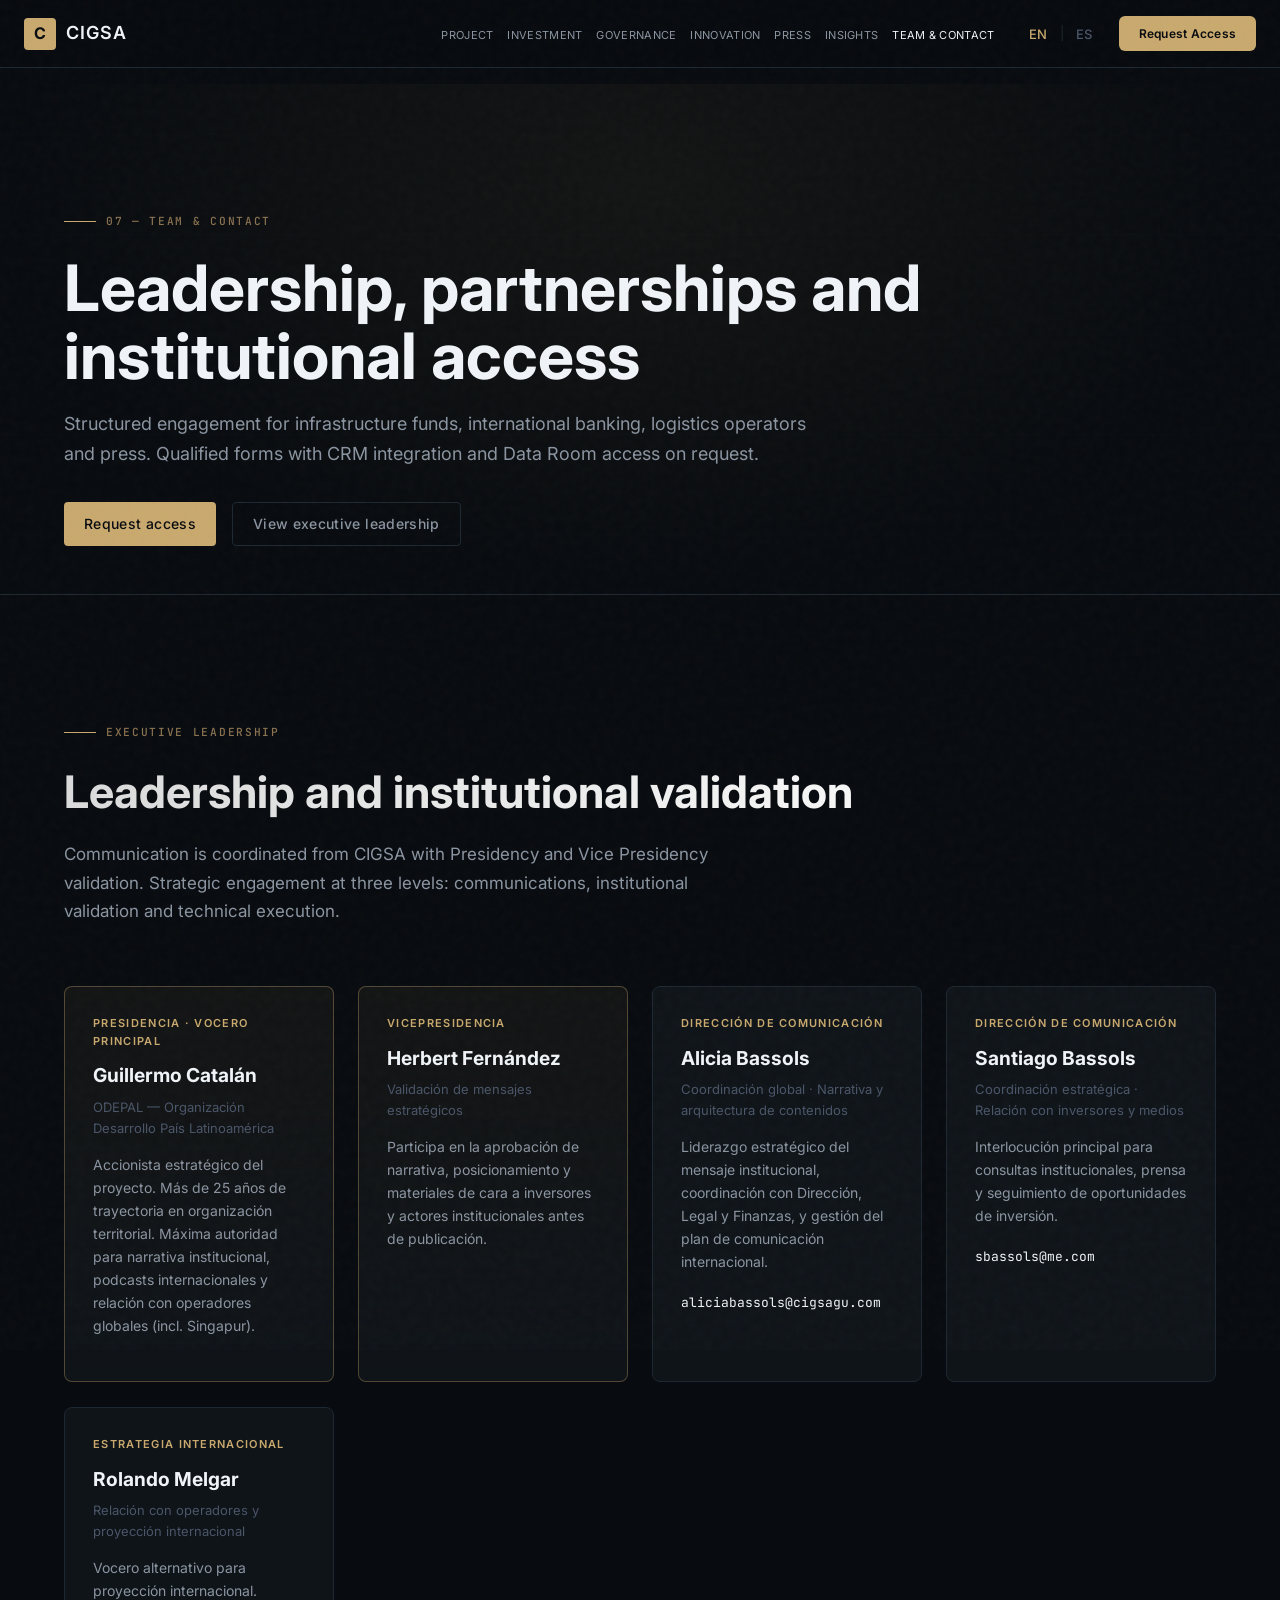
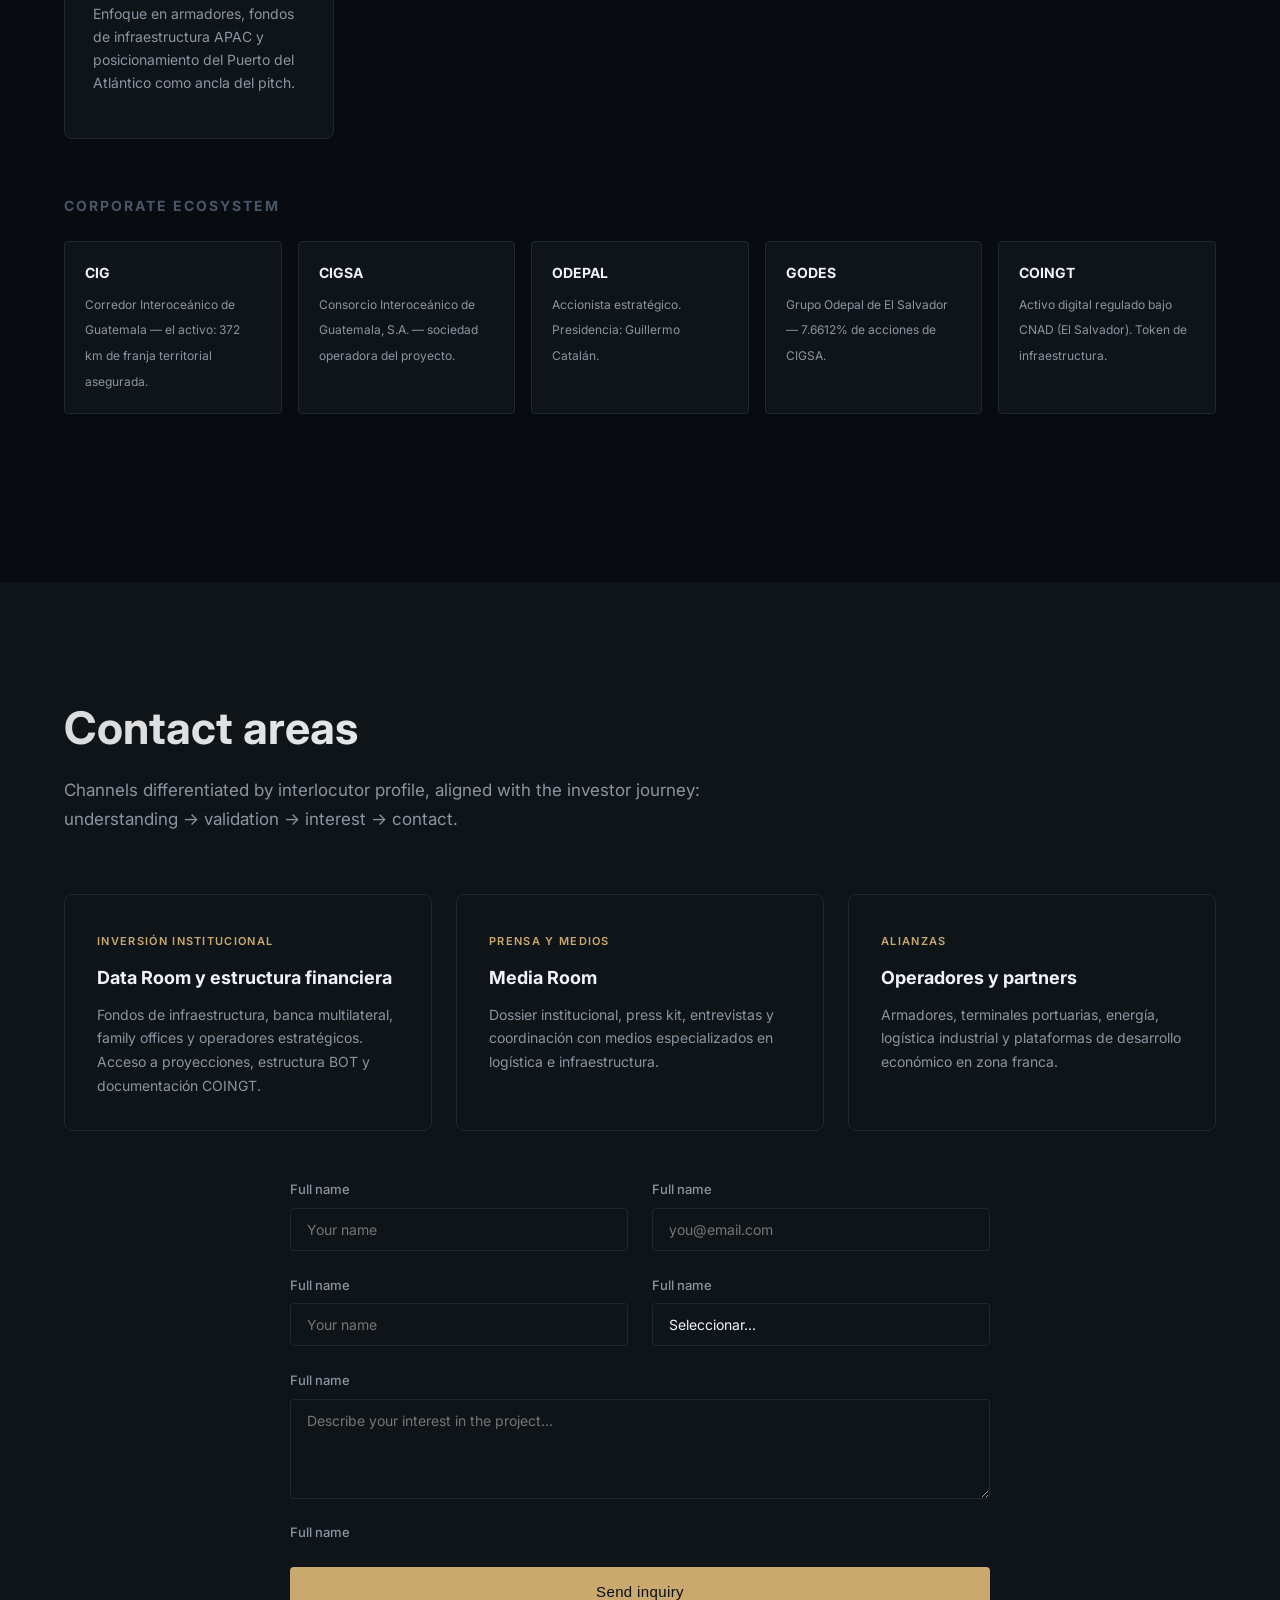
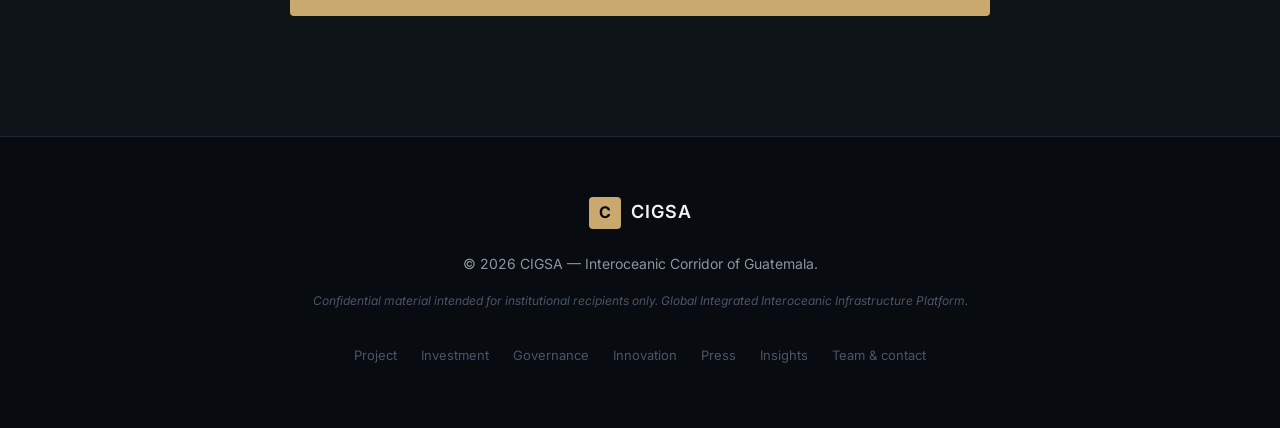
==== equipo-contacto.html @ 07940594 "Add files via upload" ====
<!DOCTYPE html>
<html lang="es">
<head>
    <meta charset="UTF-8">
    <meta name="viewport" content="width=device-width, initial-scale=1.0">
    <title>Equipo y Contacto — CIGSA</title>
    <link rel="stylesheet" href="styles.css">
    <link href="https://fonts.googleapis.com/css2?family=Inter:wght@300;400;500;600;700&family=JetBrains+Mono:wght@400;500;700&display=swap" rel="stylesheet">
</head>
<body data-page="equipo-contacto">
    <nav class="navbar">
        <div class="nav-container">
            <a href="index.html" class="nav-logo">
                <span class="logo-icon">C</span>
                <span class="logo-text">CIGSA</span>
            </a>
            <div class="nav-menu">
            <ul class="nav-links">
                <li><a href="proyecto.html">PROYECTO</a></li>
                <li><a href="inversion.html">INVERSIÓN</a></li>
                <li><a href="gobernanza.html">GOBERNANZA</a></li>
                <li><a href="innovacion.html">INNOVACIÓN</a></li>
                <li><a href="prensa.html">PRENSA</a></li>
                <li><a href="insights.html">INSIGHTS</a></li>
                <li><a href="equipo-contacto.html" class="active">EQUIPO Y CONTACTO</a></li>
            </ul>
            <div class="nav-right">
                <div class="lang-switch" role="group" aria-label="Idioma">
                    <button type="button" class="lang-btn" data-lang="en">EN</button>
                    <span class="lang-sep">|</span>
                    <button type="button" class="lang-btn" data-lang="es">ES</button>
                </div>
                <a href="equipo-contacto.html" class="btn-investor">Solicitar acceso</a>
            </div>
            </div>
            <button class="mobile-toggle" aria-label="Menú">
                <span></span><span></span><span></span>
            </button>
        </div>
    </nav>

    <main class="page-main">
        <section class="page-hero">
            <div class="container">
                <p class="section-tag">07 — EQUIPO Y CONTACTO</p>
                <h1>Liderazgo, alianzas y acceso institucional</h1>
                <p class="hero-subtitle">Interlocución estructurada para fondos de infraestructura, banca internacional, operadores logísticos y prensa. Formularios cualificados con integración CRM y acceso al Data Room bajo solicitud.</p>
                <div class="hero-buttons">
                    <a href="#contactForm" class="btn btn-primary">Solicitar acceso</a>
                    <a href="#liderazgo" class="btn btn-outline">Ver liderazgo ejecutivo</a>
                </div>
            </div>
        </section>

        <section class="section" id="liderazgo">
            <div class="container">
                <p class="section-tag">LIDERAZGO EJECUTIVO</p>
                <h2>Dirección y validación institucional</h2>
                <p class="section-desc">La comunicación se coordina desde CIGSA con validación de Presidencia y Vicepresidencia. Interlocución estratégica en tres niveles: dirección de comunicación, validación institucional y ejecución técnica.</p>

                <div class="leadership-grid">
                    <article class="leader-card featured">
                        <span class="leader-role">Presidencia · Vocero principal</span>
                        <h3>Guillermo Catalán</h3>
                        <span class="leader-title">ODEPAL — Organización Desarrollo País Latinoamérica</span>
                        <p>Accionista estratégico del proyecto. Más de 25 años de trayectoria en organización territorial. Máxima autoridad para narrativa institucional, podcasts internacionales y relación con operadores globales (incl. Singapur).</p>
                    </article>
                    <article class="leader-card featured">
                        <span class="leader-role">Vicepresidencia</span>
                        <h3>Herbert Fernández</h3>
                        <span class="leader-title">Validación de mensajes estratégicos</span>
                        <p>Participa en la aprobación de narrativa, posicionamiento y materiales de cara a inversores y actores institucionales antes de publicación.</p>
                    </article>
                    <article class="leader-card">
                        <span class="leader-role">Dirección de comunicación</span>
                        <h3>Alicia Bassols</h3>
                        <span class="leader-title">Coordinación global · Narrativa y arquitectura de contenidos</span>
                        <p>Liderazgo estratégico del mensaje institucional, coordinación con Dirección, Legal y Finanzas, y gestión del plan de comunicación internacional.</p>
                        <a href="mailto:aliciabassols@cigsagu.com" class="leader-contact">aliciabassols@cigsagu.com</a>
                    </article>
                    <article class="leader-card">
                        <span class="leader-role">Dirección de comunicación</span>
                        <h3>Santiago Bassols</h3>
                        <span class="leader-title">Coordinación estratégica · Relación con inversores y medios</span>
                        <p>Interlocución principal para consultas institucionales, prensa y seguimiento de oportunidades de inversión.</p>
                        <a href="mailto:sbassols@me.com" class="leader-contact">sbassols@me.com</a>
                    </article>
                    <article class="leader-card">
                        <span class="leader-role">Estrategia internacional</span>
                        <h3>Rolando Melgar</h3>
                        <span class="leader-title">Relación con operadores y proyección internacional</span>
                        <p>Vocero alternativo para proyección internacional. Enfoque en armadores, fondos de infraestructura APAC y posicionamiento del Puerto del Atlántico como ancla del pitch.</p>
                    </article>
                </div>

                <h3 class="bot-title" style="margin-bottom: 24px;">Ecosistema corporativo</h3>
                <div class="ecosystem-grid">
                    <div class="ecosystem-card">
                        <strong>CIG</strong>
                        <span>Corredor Interoceánico de Guatemala — el activo: 372 km de franja territorial asegurada.</span>
                    </div>
                    <div class="ecosystem-card">
                        <strong>CIGSA</strong>
                        <span>Consorcio Interoceánico de Guatemala, S.A. — sociedad operadora del proyecto.</span>
                    </div>
                    <div class="ecosystem-card">
                        <strong>ODEPAL</strong>
                        <span>Accionista estratégico. Presidencia: Guillermo Catalán.</span>
                    </div>
                    <div class="ecosystem-card">
                        <strong>GODES</strong>
                        <span>Grupo Odepal de El Salvador — 7.6612% de acciones de CIGSA.</span>
                    </div>
                    <div class="ecosystem-card">
                        <strong>COINGT</strong>
                        <span>Activo digital regulado bajo CNAD (El Salvador). Token de infraestructura.</span>
                    </div>
                </div>
            </div>
        </section>

        <section class="section section-dark">
            <div class="container">
                <h2>Áreas de contacto</h2>
                <p class="section-desc">Canales diferenciados según perfil de interlocutor, alineados con el recorrido del inversor: comprensión → validación → interés → contacto.</p>

                <div class="team-grid">
                    <article class="team-card">
                        <span class="card-meta">INVERSIÓN INSTITUCIONAL</span>
                        <h3>Data Room y estructura financiera</h3>
                        <p class="team-detail">Fondos de infraestructura, banca multilateral, family offices y operadores estratégicos. Acceso a proyecciones, estructura BOT y documentación COINGT.</p>
                    </article>
                    <article class="team-card">
                        <span class="card-meta">PRENSA Y MEDIOS</span>
                        <h3>Media Room</h3>
                        <p class="team-detail">Dossier institucional, press kit, entrevistas y coordinación con medios especializados en logística e infraestructura.</p>
                    </article>
                    <article class="team-card">
                        <span class="card-meta">ALIANZAS</span>
                        <h3>Operadores y partners</h3>
                        <p class="team-detail">Armadores, terminales portuarias, energía, logística industrial y plataformas de desarrollo económico en zona franca.</p>
                    </article>
                </div>

                <form class="contact-form" id="contactForm">
                    <div class="form-group">
                        <label>Nombre completo</label>
                        <input type="text" placeholder="Su nombre" required>
                    </div>
                    <div class="form-group">
                        <label>Email</label>
                        <input type="email" placeholder="su@email.com" required>
                    </div>
                    <div class="form-group">
                        <label>Organización</label>
                        <input type="text" placeholder="Empresa o institución">
                    </div>
                    <div class="form-group">
                        <label>Tipo de consulta</label>
                        <select required>
                            <option value="">Seleccionar...</option>
                            <option>Inversor institucional / Data Room</option>
                            <option>Partner estratégico / Operador</option>
                            <option>Prensa / Medios</option>
                            <option>Embajada / Institución</option>
                            <option>Otro</option>
                        </select>
                    </div>
                    <div class="form-group full-width">
                        <label>Mensaje</label>
                        <textarea rows="4" placeholder="Describa su interés en el proyecto..."></textarea>
                    </div>
                    <div class="form-group full-width">
                        <label class="checkbox-label">
                            <input type="checkbox" required>
                            <span>Autorizo a CIGSA a procesar mis datos personales para responder a esta consulta, conforme a la normativa aplicable de protección de datos.</span>
                        </label>
                    </div>
                    <button type="submit" class="btn btn-primary btn-submit">Enviar consulta</button>
                </form>
            </div>
        </section>
    </main>

    <footer class="footer">
        <div class="container footer-content">
            <div class="footer-logo">
                <span class="logo-icon">C</span>
                <span class="logo-text">CIGSA</span>
            </div>
            <p class="footer-copy">© 2026 CIGSA — Corredor Interoceánico de Guatemala.</p>
            <p class="footer-disclaimer">Material confidencial destinado a destinatarios institucionales.</p>
            <ul class="footer-links">
                <li><a href="proyecto.html">Proyecto</a></li>
                <li><a href="inversion.html">Inversión</a></li>
                <li><a href="gobernanza.html">Gobernanza</a></li>
                <li><a href="innovacion.html">Innovación</a></li>
                <li><a href="prensa.html">Prensa</a></li>
                <li><a href="insights.html">Insights</a></li>
                <li><a href="equipo-contacto.html">Equipo y contacto</a></li>
            </ul>
        </div>
    </footer>

    <script src="translations.js"></script>
    <script src="i18n.js"></script>
    <script src="script.js"></script>
</body>
</html>
---- styles.css ----
/* === RESET & BASE === */
*, *::before, *::after {
    margin: 0;
    padding: 0;
    box-sizing: border-box;
}

:root {
    --bg-primary: #080b0f;
    --bg-secondary: #0f1419;
    --bg-card: #0f1419;
    --bg-card-hover: #161c24;
    --text-primary: #f0f4f8;
    --text-secondary: #8b95a1;
    --text-muted: #4a5568;
    --accent: #c9a96e;
    --accent-hover: #dfc28e;
    --accent-muted: #8a7250;
    --teal: #00c9a7;
    --border: #1e2832;
    --border-light: #2a3540;
    --gradient-gold: linear-gradient(135deg, var(--accent), var(--accent-hover));
    --font: 'Inter', -apple-system, BlinkMacSystemFont, sans-serif;
    --font-mono: 'JetBrains Mono', ui-monospace, monospace;
    --radius: 4px;
    --radius-lg: 8px;
    --transition: all 0.2s cubic-bezier(0.4, 0, 0.2, 1);
}

html {
    scroll-behavior: smooth;
}

body {
    font-family: var(--font);
    background: var(--bg-primary);
    color: var(--text-primary);
    line-height: 1.6;
    overflow-x: hidden;
}

.container {
    max-width: 1200px;
    margin: 0 auto;
    padding: 0 24px;
}

/* === NAVIGATION === */
.navbar {
    position: fixed;
    top: 0;
    left: 0;
    right: 0;
    z-index: 1000;
    background: rgba(8, 11, 15, 0.85);
    backdrop-filter: blur(20px);
    border-bottom: 1px solid var(--border);
    padding: 16px 0;
    transition: background 0.35s ease, border-color 0.35s ease;
}

.navbar.navbar-scrolled {
    border-bottom-color: transparent;
    background: rgba(8, 11, 15, 0.95);
}

.home-page .navbar {
    background: rgba(8, 10, 14, 0.5);
    border-bottom-color: rgba(255, 255, 255, 0.08);
}

.home-page .navbar.navbar-scrolled {
    background: rgba(8, 11, 15, 0.92);
    border-bottom-color: transparent;
}

.nav-container {
    max-width: 1360px;
    margin: 0 auto;
    padding: 0 24px;
    display: flex;
    position: relative;
    align-items: center;
    justify-content: space-between;
}

.nav-logo {
    display: flex;
    align-items: center;
    gap: 10px;
    text-decoration: none;
    color: inherit;
}

.logo-icon {
    width: 32px;
    height: 32px;
    background: var(--accent);
    border-radius: var(--radius);
    display: flex;
    align-items: center;
    justify-content: center;
    font-weight: 700;
    font-size: 16px;
    color: var(--bg-primary);
}

.logo-text {
    font-weight: 600;
    font-size: 18px;
    letter-spacing: 1px;
}

.nav-menu {
    display: flex;
    align-items: center;
    gap: 28px;
    margin-left: auto;
}

.nav-links {
    display: flex;
    list-style: none;
    gap: 14px;
}

.nav-links a {
    color: var(--text-secondary);
    text-decoration: none;
    font-size: 11px;
    font-weight: 400;
    transition: var(--transition);
    letter-spacing: 0.3px;
    white-space: nowrap;
}

.nav-links a:hover {
    color: var(--text-primary);
}

.nav-links a.active {
    color: var(--text-primary);
}

.nav-right {
    display: flex;
    align-items: center;
    gap: 20px;
}

.lang-switch {
    display: flex;
    align-items: center;
    gap: 6px;
    font-size: 13px;
    color: var(--text-muted);
}

.lang-btn {
    background: none;
    border: none;
    padding: 4px 6px;
    font-size: 13px;
    font-weight: 500;
    color: var(--text-muted);
    cursor: pointer;
    font-family: inherit;
    letter-spacing: 0.04em;
    transition: color 0.2s ease;
    border-radius: 4px;
}

.lang-btn:hover {
    color: var(--text-primary);
}

.lang-btn.active {
    color: var(--accent);
}

.lang-sep {
    opacity: 0.35;
    user-select: none;
}

.btn-investor {
    display: inline-flex;
    align-items: center;
    background: var(--accent);
    color: var(--bg-primary);
    border: none;
    padding: 8px 20px;
    border-radius: 6px;
    font-size: 12px;
    font-weight: 600;
    cursor: pointer;
    transition: var(--transition);
    text-decoration: none;
    letter-spacing: 0.02em;
    white-space: nowrap;
}

.btn-investor:hover {
    transform: translateY(-1px);
    box-shadow: 0 4px 20px rgba(200, 169, 96, 0.3);
}

.mobile-toggle {
    display: none;
    flex-direction: column;
    gap: 5px;
    background: none;
    border: none;
    cursor: pointer;
    padding: 5px;
}

.mobile-toggle span {
    width: 24px;
    height: 2px;
    background: var(--text-primary);
    transition: var(--transition);
}

/* === HERO === */
.hero {
    min-height: 100vh;
    display: flex;
    flex-direction: column;
    justify-content: center;
    align-items: center;
    text-align: center;
    padding: 120px 24px 80px;
    position: relative;
    background: radial-gradient(ellipse at 50% 50%, rgba(200, 169, 96, 0.03) 0%, transparent 70%);
}

/* Hero home — imagen de fondo */
.hero-home {
    overflow: hidden;
    background: var(--bg-primary);
}

.hero-bg {
    position: absolute;
    inset: 0;
    z-index: 0;
    overflow: hidden;
}

.hero-bg img {
    position: absolute;
    inset: 0;
    width: 100%;
    height: 100%;
    object-fit: cover;
    object-position: center center;
}

.hero-bg-overlay {
    position: absolute;
    inset: 0;
    background:
        linear-gradient(180deg,
            rgba(8, 10, 14, 0.88) 0%,
            rgba(8, 10, 14, 0.45) 38%,
            rgba(8, 10, 14, 0.55) 62%,
            rgba(8, 10, 14, 0.92) 100%),
        linear-gradient(90deg,
            rgba(8, 10, 14, 0.75) 0%,
            transparent 22%,
            transparent 78%,
            rgba(8, 10, 14, 0.75) 100%),
        radial-gradient(ellipse 80% 60% at 50% 40%, transparent 0%, rgba(8, 10, 14, 0.35) 100%);
}

.hero-home::before {
    z-index: 1;
    opacity: 0.06;
}

.hero-home .hero-bg-labels {
    z-index: 2;
}

.hero-home .hero-content,
.hero-home .hero-stats {
    z-index: 3;
}

.hero-home .hero-label {
    opacity: 0.55;
    color: rgba(255, 255, 255, 0.5);
    text-shadow: 0 2px 24px rgba(0, 0, 0, 0.8);
}

.hero-home .section-tag {
    color: var(--accent);
}

.hero-home .hero-subtitle {
    color: rgba(255, 255, 255, 0.82);
    text-shadow: 0 1px 20px rgba(0, 0, 0, 0.6);
}

.hero-home .hero-stats {
    width: 100%;
    max-width: 900px;
    margin-top: 64px;
    padding: 32px 40px 0;
    border-top-color: rgba(255, 255, 255, 0.12);
    backdrop-filter: blur(2px);
}

.hero-home .stat-value {
    text-shadow: 0 2px 16px rgba(0, 0, 0, 0.5);
}

.hero-home .stat-label {
    color: rgba(255, 255, 255, 0.65);
}

.hero::before {
    content: '';
    position: absolute;
    top: 0;
    left: 0;
    right: 0;
    bottom: 0;
    background: 
        linear-gradient(90deg, transparent 0%, transparent 49.5%, var(--border) 49.5%, var(--border) 50.5%, transparent 50.5%),
        linear-gradient(0deg, transparent 0%, transparent 49.5%, var(--border) 49.5%, var(--border) 50.5%, transparent 50.5%);
    background-size: 100px 100px;
    opacity: 0.15;
    pointer-events: none;
}

.hero-bg-labels {
    position: absolute;
    top: 0;
    left: 0;
    right: 0;
    bottom: 0;
    pointer-events: none;
}

.hero-label {
    position: absolute;
    font-size: 12px;
    letter-spacing: 3px;
    color: var(--text-muted);
    opacity: 0.4;
    text-transform: uppercase;
}

.hero-label.left {
    top: 50%;
    left: 5%;
    transform: translateY(-50%) rotate(-90deg);
}

.hero-label.right {
    top: 50%;
    right: 5%;
    transform: translateY(-50%) rotate(90deg);
}

.hero-label.center {
    bottom: 15%;
    left: 50%;
    transform: translateX(-50%);
    font-size: 14px;
    opacity: 0.3;
}

.hero-content {
    position: relative;
    z-index: 1;
    max-width: 800px;
}

.section-tag {
    font-family: var(--font-mono);
    font-size: 0.7rem;
    letter-spacing: 0.15em;
    text-transform: uppercase;
    color: var(--accent-muted);
    margin-bottom: 24px;
    font-weight: 500;
}

.hero h1 {
    font-size: clamp(2.5rem, 5vw, 4rem);
    font-weight: 700;
    line-height: 1.1;
    margin-bottom: 24px;
    background: linear-gradient(180deg, #ffffff 0%, #cccccc 100%);
    -webkit-background-clip: text;
    -webkit-text-fill-color: transparent;
    background-clip: text;
}

.hero-subtitle {
    font-size: 18px;
    color: var(--text-secondary);
    max-width: 650px;
    margin: 0 auto 40px;
    line-height: 1.7;
}

.hero-buttons {
    display: flex;
    gap: 16px;
    justify-content: center;
    flex-wrap: wrap;
}

.hero-media {
    margin-top: 48px;
    border-radius: calc(var(--radius-lg) + 8px);
    overflow: hidden;
    border: 1px solid var(--border);
    box-shadow: 0 30px 80px rgba(0, 0, 0, 0.35);
    height: 460px;
    background-size: cover;
    background-position: center;
    background-repeat: no-repeat;
}

.btn {
    display: inline-flex;
    align-items: center;
    padding: 0.625rem 1.25rem;
    border-radius: var(--radius);
    font-size: 0.875rem;
    font-weight: 500;
    letter-spacing: 0.025em;
    text-decoration: none;
    transition: var(--transition);
    cursor: pointer;
    border: none;
}

.btn-primary {
    background: var(--accent);
    color: var(--bg-primary);
}

.btn-primary:hover {
    transform: translateY(-2px);
    background-color: var(--accent-hover);
    box-shadow: 0 8px 30px rgba(201, 169, 110, 0.2);
}

.btn-outline {
    border: 1px solid var(--border);
    color: var(--text-secondary);
    background: transparent;
}

.btn-outline:hover {
    border-color: var(--accent);
    color: var(--accent);
}

.hero-stats {
    position: relative;
    z-index: 1;
    display: flex;
    gap: 60px;
    margin-top: 80px;
    padding-top: 40px;
    border-top: 1px solid var(--border);
}

.page-main {
    padding-top: 84px;
}

.page-hero {
    position: relative;
    padding: 120px 0 48px;
    border-bottom: 1px solid var(--border);
    background: radial-gradient(ellipse at 50% 20%, rgba(200, 169, 96, 0.06) 0%, transparent 70%);
}

.page-hero::before {
    content: '';
    position: absolute;
    inset: 0;
    background:
        linear-gradient(90deg, transparent 0%, transparent 49.5%, var(--border) 49.5%, var(--border) 50.5%, transparent 50.5%),
        linear-gradient(0deg, transparent 0%, transparent 49.5%, var(--border) 49.5%, var(--border) 50.5%, transparent 50.5%);
    background-size: 100px 100px;
    opacity: 0.08;
    pointer-events: none;
}

.page-hero .container {
    position: relative;
    z-index: 1;
}

.page-hero h1 {
    font-size: clamp(2.4rem, 5vw, 4rem);
    line-height: 1.05;
    margin-bottom: 20px;
}

.page-hero .hero-subtitle {
    margin: 0 0 32px;
    max-width: 760px;
}

.page-hero .hero-buttons {
    justify-content: flex-start;
}

.stat {
    text-align: center;
}

.stat-value {
    display: block;
    font-family: var(--font-mono);
    font-size: 28px;
    font-weight: 700;
    color: var(--teal);
    margin-bottom: 4px;
}

.stat-label {
    font-size: 12px;
    color: var(--text-muted);
    letter-spacing: 0.5px;
}

/* === SECTIONS === */
.section {
    padding: 120px 0;
    position: relative;
    overflow: hidden;
}

.section::before {
    content: attr(data-watermark);
    position: absolute;
    top: 50%;
    left: 50%;
    transform: translate(-50%, -50%);
    font-size: 15vw;
    font-weight: 800;
    color: rgba(255, 255, 255, 0.02);
    white-space: nowrap;
    z-index: 0;
    pointer-events: none;
    font-family: var(--font-mono);
}

.section > .container {
    position: relative;
    z-index: 1;
}

.section-dark {
    background: var(--bg-secondary);
}

.section h2 {
    font-size: clamp(2rem, 3.5vw, 3rem);
    font-weight: 700;
    margin-bottom: 20px;
    line-height: 1.2;
}

.section-desc {
    font-size: 17px;
    color: var(--text-secondary);
    max-width: 700px;
    margin-bottom: 60px;
    line-height: 1.7;
}

/* === INFRASTRUCTURE GRID === */
.infra-grid {
    display: grid;
    grid-template-columns: repeat(auto-fit, minmax(250px, 1fr));
    gap: 24px;
    margin-bottom: 60px;
}

.infra-card {
    background: var(--bg-card);
    border: 1px solid var(--border);
    border-radius: var(--radius-lg);
    padding: 32px;
    transition: var(--transition);
}

.infra-card:hover {
    border-color: var(--accent);
    transform: translateY(-4px);
    box-shadow: 0 20px 60px rgba(0, 0, 0, 0.3);
}

.infra-icon {
    font-size: 28px;
    margin-bottom: 16px;
}

.infra-card h3 {
    font-size: 18px;
    font-weight: 600;
    margin-bottom: 8px;
}

.infra-card p {
    font-size: 14px;
    color: var(--text-secondary);
    line-height: 1.5;
}

.infra-detail {
    display: inline-block;
    margin-top: 12px;
    font-size: 12px;
    color: var(--accent);
    background: rgba(200, 169, 96, 0.1);
    padding: 4px 12px;
    border-radius: 20px;
}

/* === PORT SHOWCASE === */
.port-showcase {
    margin-bottom: 80px;
}

.port-image {
    border-radius: var(--radius-lg);
    overflow: hidden;
    border: 1px solid var(--border);
    margin-bottom: 16px;
    position: relative;
    display: block;
    height: 400px;
    background-size: 100%;
    background-position: center;
    background-repeat: no-repeat;
    transition: background-size 0.6s cubic-bezier(0.16, 1, 0.3, 1);
}

.port-image::after {
    content: '+';
    position: absolute;
    top: 0;
    left: 0;
    width: 100%;
    height: 100%;
    background: rgba(8, 11, 15, 0.6);
    color: var(--accent);
    font-size: 48px;
    font-weight: 300;
    display: flex;
    align-items: center;
    justify-content: center;
    opacity: 0;
    transition: var(--transition);
    pointer-events: none;
}

.port-showcase:hover .port-image::after {
    opacity: 1;
}

.port-showcase:hover .port-image {
    background-size: 105%;
}

.port-placeholder {
    height: 400px;
    background: linear-gradient(135deg, #1a1a2e 0%, #16213e 50%, #0f3460 100%);
    display: flex;
    align-items: center;
    justify-content: center;
    padding: 40px;
    text-align: center;
    color: var(--text-muted);
    font-style: italic;
}

.port-caption {
    font-size: 14px;
    color: var(--text-muted);
    text-align: center;
}

/* === BENCHMARK TABLE === */
.benchmark {
    background: var(--bg-card);
    border: 1px solid var(--border);
    border-radius: var(--radius-lg);
    padding: 40px;
    overflow: hidden;
}

.benchmark h3 {
    font-size: 20px;
    margin-bottom: 24px;
    font-weight: 600;
}

.table-wrapper {
    overflow-x: auto;
}

table {
    width: 100%;
    border-collapse: collapse;
    font-size: 14px;
}

thead {
    border-bottom: 1px solid var(--border);
}

th {
    text-align: left;
    padding: 12px 16px;
    font-weight: 500;
    color: var(--text-muted);
    font-size: 12px;
    text-transform: uppercase;
    letter-spacing: 1px;
}

td {
    padding: 14px 16px;
    border-bottom: 1px solid var(--border);
    color: var(--text-secondary);
}

td.highlight {
    color: var(--accent);
    font-weight: 500;
}

/* === BOT MODEL === */
.bot-model {
    background: var(--bg-card);
    border: 1px solid var(--border);
    border-radius: var(--radius-lg);
    padding: 48px;
    margin-bottom: 60px;
}

.bot-title {
    font-size: 14px;
    text-transform: uppercase;
    letter-spacing: 2px;
    color: var(--text-muted);
    margin-bottom: 40px;
}

.bot-steps {
    display: grid;
    grid-template-columns: repeat(3, 1fr);
    gap: 32px;
}

.bot-step {
    position: relative;
    padding-left: 20px;
    border-left: 2px solid var(--border);
}

.bot-step:hover {
    border-left-color: var(--accent);
}

.step-number {
    display: inline-block;
    width: 32px;
    height: 32px;
    line-height: 32px;
    text-align: center;
    background: var(--accent);
    color: var(--bg-primary);
    border-radius: 50%;
    font-weight: 700;
    font-size: 14px;
    margin-bottom: 16px;
}

.bot-step h4 {
    font-size: 18px;
    margin-bottom: 8px;
    font-weight: 600;
}

.bot-step p {
    font-size: 14px;
    color: var(--text-secondary);
    line-height: 1.6;
}

/* === COINGT === */
.coingt-section {
    margin-bottom: 60px;
}

.coingt-section h3 {
    font-size: 24px;
    margin-bottom: 12px;
}

.coingt-desc {
    color: var(--text-secondary);
    margin-bottom: 32px;
    font-size: 15px;
}

.coingt-grid {
    display: grid;
    grid-template-columns: repeat(auto-fit, minmax(280px, 1fr));
    gap: 24px;
}

.coingt-card {
    background: var(--bg-card);
    border: 1px solid var(--border);
    border-radius: var(--radius-lg);
    padding: 32px;
    display: flex;
    flex-direction: column;
    gap: 8px;
    transition: var(--transition);
}

.coingt-card:hover {
    border-color: var(--accent);
}

.coingt-label {
    font-size: 12px;
    text-transform: uppercase;
    letter-spacing: 1px;
    color: var(--text-muted);
}

.coingt-value {
    font-family: var(--font-mono);
    font-size: 28px;
    font-weight: 700;
    color: var(--teal);
}

.coingt-detail {
    font-size: 13px;
    color: var(--text-secondary);
    line-height: 1.5;
}

/* === DATA ROOM === */
.data-room {
    background: var(--bg-card);
    border: 1px solid var(--border);
    border-radius: var(--radius-lg);
    padding: 40px;
    text-align: center;
}

.data-room h3 {
    font-size: 22px;
    margin-bottom: 12px;
}

.data-room p {
    color: var(--text-secondary);
    margin-bottom: 24px;
    font-size: 15px;
}

/* === GOVERNANCE === */
.governance-highlight {
    background: var(--bg-card);
    border: 1px solid var(--border);
    border-radius: var(--radius-lg);
    padding: 48px;
    text-align: center;
    margin-bottom: 60px;
}

.gov-label {
    font-size: 12px;
    text-transform: uppercase;
    letter-spacing: 2px;
    color: var(--text-muted);
    display: block;
    margin-bottom: 8px;
}

.gov-value {
    font-family: var(--font-mono);
    font-size: 64px;
    font-weight: 700;
    color: var(--teal);
    display: block;
    margin-bottom: 16px;
}

.governance-highlight p {
    color: var(--text-secondary);
    font-size: 15px;
    max-width: 600px;
    margin: 0 auto;
}

/* === GOVERNANCE DIAGRAM === */
.governance-diagram {
    display: flex;
    justify-content: center;
    align-items: center;
    gap: 40px;
    margin-bottom: 60px;
    flex-wrap: wrap;
    padding: 40px;
    position: relative;
}

.diagram-node {
    background: var(--bg-card);
    border: 1px solid var(--border);
    border-radius: var(--radius);
    padding: 16px 24px;
    font-size: 13px;
    font-weight: 500;
    letter-spacing: 1px;
}

.diagram-node.center-node {
    background: var(--accent);
    color: var(--bg-primary);
    font-weight: 700;
    font-size: 16px;
}

/* === GOVERNANCE COLUMNS === */
.governance-columns {
    display: grid;
    grid-template-columns: 1fr 1fr;
    gap: 40px;
}

.gov-column h3 {
    font-size: 20px;
    margin-bottom: 24px;
    font-weight: 600;
}

.gov-list {
    list-style: none;
    display: flex;
    flex-direction: column;
    gap: 16px;
}

.gov-list li {
    font-size: 14px;
    color: var(--text-secondary);
    line-height: 1.6;
    padding-left: 40px;
    position: relative;
}

.list-num {
    position: absolute;
    left: 0;
    top: 0;
    font-weight: 700;
    color: var(--accent);
    font-size: 12px;
}

.gov-list.checkmarks li::before {
    content: '✓';
    position: absolute;
    left: 0;
    top: 0;
    color: var(--accent);
    font-weight: 700;
}

/* === AGENTS === */
.section-tag-row {
    display: flex;
    align-items: center;
    gap: 16px;
    margin-bottom: 24px;
}

.section-tag-row .section-tag {
    margin-bottom: 0;
}

.phase-badge {
    background: rgba(200, 169, 96, 0.15);
    color: var(--accent);
    padding: 4px 12px;
    border-radius: 20px;
    font-size: 12px;
    font-weight: 500;
}

.agents-grid {
    display: grid;
    grid-template-columns: repeat(auto-fit, minmax(320px, 1fr));
    gap: 24px;
}

.agent-card {
    background: var(--bg-card);
    border: 1px solid var(--border);
    border-radius: var(--radius-lg);
    padding: 32px;
    transition: var(--transition);
}

.agent-card:hover {
    border-color: var(--accent);
    transform: translateY(-4px);
    box-shadow: 0 20px 60px rgba(0, 0, 0, 0.3);
}

.agent-badge {
    display: inline-block;
    font-size: 11px;
    font-weight: 500;
    color: var(--accent);
    background: rgba(200, 169, 96, 0.1);
    padding: 4px 10px;
    border-radius: 12px;
    margin-bottom: 16px;
}

.agent-card h3 {
    font-size: 17px;
    margin-bottom: 10px;
    font-weight: 600;
}

.agent-card p {
    font-size: 14px;
    color: var(--text-secondary);
    line-height: 1.6;
}

/* === PRESS / INSIGHTS / TEAM === */
.press-grid,
.insights-grid,
.team-grid {
    display: grid;
    grid-template-columns: repeat(auto-fit, minmax(260px, 1fr));
    gap: 24px;
}

.team-grid {
    margin-bottom: 48px;
}

.press-card,
.insight-card,
.team-card {
    background: var(--bg-card);
    border: 1px solid var(--border);
    border-radius: var(--radius-lg);
    padding: 32px;
    transition: var(--transition);
}

.card-image {
    width: calc(100% + 64px);
    margin: -32px -32px 24px;
    aspect-ratio: 16 / 10;
    overflow: hidden;
    border-bottom: 1px solid var(--border);
    position: relative;
    display: block;
    background-size: 100%;
    background-position: center;
    background-repeat: no-repeat;
    transition: background-size 0.6s cubic-bezier(0.16, 1, 0.3, 1);
}

.card-image::after {
    content: '+';
    position: absolute;
    top: 0;
    left: 0;
    width: 100%;
    height: 100%;
    background: rgba(8, 11, 15, 0.6);
    color: var(--accent);
    font-size: 48px;
    font-weight: 300;
    display: flex;
    align-items: center;
    justify-content: center;
    opacity: 0;
    transition: var(--transition);
    pointer-events: none;
}

.press-card:hover .card-image::after,
.insight-card:hover .card-image::after,
.team-card:hover .card-image::after {
    opacity: 1;
}

.press-card:hover .card-image,
.insight-card:hover .card-image,
.team-card:hover .card-image {
    background-size: 105%;
}

#insights .insight-card {
    background: rgba(8, 11, 15, 0.35);
}

.press-card:hover,
.insight-card:hover,
.team-card:hover {
    border-color: var(--accent);
    transform: translateY(-4px);
    box-shadow: 0 20px 60px rgba(0, 0, 0, 0.3);
}

.card-meta {
    display: inline-block;
    margin-bottom: 16px;
    font-size: 11px;
    font-weight: 600;
    letter-spacing: 0.12em;
    text-transform: uppercase;
    color: var(--accent);
}

.press-card h3,
.insight-card h3,
.team-card h3 {
    font-size: 1.125rem;
    margin-bottom: 12px;
    line-height: 1.35;
}

.press-card p,
.insight-card p,
.team-card p {
    color: var(--text-secondary);
    font-size: 14px;
    line-height: 1.7;
}

.team-detail {
    margin-top: 4px;
}

.card-link {
    display: inline-flex;
    margin-top: 20px;
    color: var(--text-primary);
    text-decoration: none;
    font-size: 13px;
    font-weight: 500;
    transition: var(--transition);
}

.card-link:hover {
    color: var(--accent);
    transform: translateX(3px);
}

/* === CONTACT FORM === */
.contact-form {
    display: grid;
    grid-template-columns: 1fr 1fr;
    gap: 24px;
    max-width: 700px;
    margin: 0 auto;
}

.form-group {
    display: flex;
    flex-direction: column;
    gap: 8px;
}

.form-group.full-width {
    grid-column: 1 / -1;
}

.form-group label {
    font-size: 13px;
    font-weight: 500;
    color: var(--text-secondary);
}

.form-group input,
.form-group select,
.form-group textarea {
    background: var(--bg-card);
    border: 1px solid var(--border);
    border-radius: var(--radius);
    padding: 12px 16px;
    font-size: 14px;
    color: var(--text-primary);
    font-family: var(--font);
    transition: var(--transition);
    outline: none;
}

.form-group input:focus,
.form-group select:focus,
.form-group textarea:focus {
    border-color: var(--accent);
    box-shadow: 0 0 0 3px rgba(200, 169, 96, 0.1);
}

.form-group select {
    appearance: none;
    cursor: pointer;
}

.form-group textarea {
    resize: vertical;
    min-height: 100px;
}

.checkbox-label {
    display: flex;
    align-items: flex-start;
    gap: 12px;
    cursor: pointer;
    font-size: 13px;
    color: var(--text-muted);
    line-height: 1.5;
}

.checkbox-label input[type="checkbox"] {
    width: 18px;
    height: 18px;
    margin-top: 2px;
    accent-color: var(--accent);
}

.btn-submit {
    grid-column: 1 / -1;
    justify-content: center;
    font-size: 15px;
    padding: 16px 32px;
}

/* === HOME PAGE === */
.home-teaser .section-desc {
    margin-bottom: 40px;
}

.home-pillars {
    display: grid;
    grid-template-columns: repeat(3, 1fr);
    gap: 24px;
    margin-bottom: 40px;
}

.home-pillar {
    background: var(--bg-card);
    border: 1px solid var(--border);
    border-radius: var(--radius-lg);
    padding: 32px;
    transition: var(--transition);
}

.home-pillar:hover {
    border-color: var(--accent);
    transform: translateY(-4px);
}

.pillar-icon {
    font-size: 28px;
    margin-bottom: 16px;
}

.home-pillar h3 {
    font-size: 1.1rem;
    margin-bottom: 10px;
}

.home-pillar p {
    color: var(--text-secondary);
    font-size: 14px;
    line-height: 1.6;
}

.home-cta-row {
    display: flex;
    justify-content: flex-start;
}

.benchmark-compact {
    margin-bottom: 20px;
}

.benchmark-note {
    font-size: 14px;
    color: var(--text-muted);
    font-style: italic;
    max-width: 720px;
}

.home-split {
    display: grid;
    grid-template-columns: 1fr 1fr;
    gap: 48px;
    align-items: center;
}

.home-split-reverse {
    direction: rtl;
}

.home-split-reverse > * {
    direction: ltr;
}

.home-split-visual {
    border-radius: var(--radius-lg);
    overflow: hidden;
    border: 1px solid var(--border);
}

.home-split-visual img {
    display: block;
    width: 100%;
    height: 100%;
    min-height: 320px;
    object-fit: cover;
}

.home-list {
    list-style: none;
    margin: 0 0 28px;
    padding: 0;
}

.home-list li {
    position: relative;
    padding-left: 20px;
    margin-bottom: 12px;
    color: var(--text-secondary);
    font-size: 15px;
    line-height: 1.6;
}

.home-list li::before {
    content: '—';
    position: absolute;
    left: 0;
    color: var(--accent-muted);
}

.home-list.checkmarks li::before {
    content: '✓';
    color: var(--teal);
}

.governance-highlight-compact {
    padding: 32px;
    margin-bottom: 28px;
    text-align: left;
}

.governance-highlight-compact .gov-value {
    font-size: 48px;
}

/* === LEADERSHIP / ECOSYSTEM === */
.leadership-grid {
    display: grid;
    grid-template-columns: repeat(auto-fit, minmax(260px, 1fr));
    gap: 24px;
    margin-bottom: 56px;
}

.leader-card {
    background: var(--bg-card);
    border: 1px solid var(--border);
    border-radius: var(--radius-lg);
    padding: 28px;
    transition: var(--transition);
}

.leader-card:hover {
    border-color: var(--accent);
}

.leader-card.featured {
    border-color: rgba(201, 169, 110, 0.35);
    background: linear-gradient(180deg, rgba(201, 169, 110, 0.06) 0%, var(--bg-card) 100%);
}

.leader-role {
    display: block;
    font-size: 11px;
    letter-spacing: 0.12em;
    text-transform: uppercase;
    color: var(--accent);
    margin-bottom: 10px;
    font-weight: 600;
}

.leader-card h3 {
    font-size: 1.2rem;
    margin-bottom: 6px;
}

.leader-title {
    display: block;
    font-size: 13px;
    color: var(--text-muted);
    margin-bottom: 14px;
}

.leader-card p {
    font-size: 14px;
    color: var(--text-secondary);
    line-height: 1.65;
    margin-bottom: 16px;
}

.leader-contact {
    font-size: 13px;
    color: var(--text-primary);
    text-decoration: none;
    font-family: var(--font-mono);
}

.leader-contact:hover {
    color: var(--accent);
}

.ecosystem-grid {
    display: grid;
    grid-template-columns: repeat(auto-fit, minmax(200px, 1fr));
    gap: 16px;
    margin-bottom: 48px;
}

.ecosystem-card {
    background: var(--bg-card);
    border: 1px solid var(--border);
    border-radius: var(--radius);
    padding: 20px;
}

.ecosystem-card strong {
    display: block;
    font-size: 14px;
    margin-bottom: 6px;
    color: var(--text-primary);
}

.ecosystem-card span {
    font-size: 12px;
    color: var(--text-secondary);
    line-height: 1.5;
}

.tracks-grid {
    display: grid;
    grid-template-columns: repeat(3, 1fr);
    gap: 20px;
    margin-top: 32px;
}

.track-card {
    border: 1px solid var(--border);
    border-radius: var(--radius-lg);
    padding: 24px;
    background: var(--bg-card);
}

.track-card .card-meta {
    margin-bottom: 12px;
}

.track-card h3 {
    font-size: 1rem;
    margin-bottom: 10px;
}

.track-card p {
    font-size: 13px;
    color: var(--text-secondary);
    line-height: 1.6;
}

/* === FOOTER === */
.footer {
    border-top: 1px solid var(--border);
    padding: 60px 0;
    text-align: center;
}

.footer-main {
    text-align: left;
    padding: 72px 0 48px;
}

.footer-grid {
    display: grid;
    grid-template-columns: 1.4fr 1fr 1fr 1.2fr;
    gap: 40px;
    align-items: start;
}

.footer-col h4 {
    font-size: 12px;
    letter-spacing: 0.12em;
    text-transform: uppercase;
    color: var(--text-muted);
    margin-bottom: 16px;
}

.footer-links-col {
    flex-direction: column;
    align-items: flex-start;
    gap: 10px;
    margin-top: 0;
}

.footer-social {
    margin-bottom: 20px;
}

.footer-cta {
    width: 100%;
    justify-content: center;
    font-size: 13px;
}

.footer-brand .footer-disclaimer {
    max-width: 360px;
    text-align: left;
}

.footer-content {
    display: flex;
    flex-direction: column;
    align-items: center;
    gap: 16px;
}

.footer-logo {
    display: flex;
    align-items: center;
    gap: 10px;
    margin-bottom: 8px;
}

.footer-copy {
    font-size: 14px;
    color: var(--text-secondary);
}

.footer-disclaimer {
    font-size: 12px;
    color: var(--text-muted);
    font-style: italic;
}

.footer-links {
    display: flex;
    list-style: none;
    gap: 24px;
    margin-top: 16px;
    flex-wrap: wrap;
    justify-content: center;
}

.footer-links a {
    color: var(--text-muted);
    text-decoration: none;
    font-size: 13px;
    transition: var(--transition);
}

.footer-links a:hover {
    color: var(--accent);
}

/* === CHAT WIDGET === */
.chat-widget {
    position: fixed;
    bottom: 24px;
    right: 24px;
    z-index: 999;
}

.chat-bubble {
    background: var(--gradient-gold);
    color: #0a0a0a;
    padding: 12px 20px;
    border-radius: 24px;
    cursor: pointer;
    font-size: 14px;
    font-weight: 500;
    box-shadow: 0 8px 32px rgba(200, 169, 96, 0.3);
    transition: var(--transition);
}

.chat-bubble:hover {
    transform: translateY(-2px);
    box-shadow: 0 12px 40px rgba(200, 169, 96, 0.4);
}

.chat-window {
    display: none;
    position: absolute;
    bottom: 60px;
    right: 0;
    width: 360px;
    background: var(--bg-secondary);
    border: 1px solid var(--border);
    border-radius: var(--radius-lg);
    overflow: hidden;
    box-shadow: 0 20px 60px rgba(0, 0, 0, 0.5);
}

.chat-window.active {
    display: block;
    animation: slideUp 0.3s ease;
}

@keyframes slideUp {
    from { opacity: 0; transform: translateY(10px); }
    to { opacity: 1; transform: translateY(0); }
}

.chat-header {
    display: flex;
    justify-content: space-between;
    align-items: center;
    padding: 16px 20px;
    border-bottom: 1px solid var(--border);
    font-weight: 600;
    font-size: 14px;
}

.chat-close {
    background: none;
    border: none;
    color: var(--text-muted);
    font-size: 24px;
    cursor: pointer;
    line-height: 1;
}

.chat-body {
    padding: 24px 20px;
    min-height: 200px;
}

.chat-welcome {
    color: var(--text-secondary);
    font-size: 14px;
}

.chat-input {
    display: flex;
    border-top: 1px solid var(--border);
    padding: 12px 16px;
    gap: 8px;
}

.chat-input input {
    flex: 1;
    background: var(--bg-card);
    border: 1px solid var(--border);
    border-radius: var(--radius);
    padding: 10px 14px;
    font-size: 13px;
    color: var(--text-primary);
    outline: none;
    font-family: var(--font);
}

.chat-input input:focus {
    border-color: var(--accent);
}

.chat-input button {
    background: var(--gradient-gold);
    border: none;
    border-radius: var(--radius);
    width: 38px;
    height: 38px;
    cursor: pointer;
    font-size: 16px;
    color: #0a0a0a;
    font-weight: 700;
    transition: var(--transition);
}

.chat-input button:hover {
    transform: scale(1.05);
}

/* === ANIMATIONS === */
.fade-in {
    opacity: 0;
    transform: translateY(40px);
    transition: opacity 0.8s cubic-bezier(0.16, 1, 0.3, 1), transform 0.8s cubic-bezier(0.16, 1, 0.3, 1);
}

.fade-in.visible {
    opacity: 1;
    transform: translateY(0);
}

/* ══════════════════════════════════════════
   ADVANCED ANIMATION SYSTEM
   ══════════════════════════════════════════ */

/* — CSS Custom Property for gradient angle — */
@property --gradient-angle {
    syntax: '<angle>';
    initial-value: 0deg;
    inherits: false;
}

/* — Keyframes — */
@keyframes shimmer {
    0%   { background-position: 200% center; }
    100% { background-position: -200% center; }
}

@keyframes gradient-rotate {
    0%   { --gradient-angle: 0deg; }
    100% { --gradient-angle: 360deg; }
}

@keyframes glow-pulse {
    0%, 100% { text-shadow: 0 0 20px rgba(0,201,167,0.3), 0 0 40px rgba(0,201,167,0.1); }
    50%      { text-shadow: 0 0 30px rgba(0,201,167,0.6), 0 0 60px rgba(0,201,167,0.25), 0 0 90px rgba(0,201,167,0.1); }
}

@keyframes glow-pulse-gold {
    0%, 100% { box-shadow: 0 0 15px rgba(201,169,110,0), 0 20px 60px rgba(0,0,0,0.3); }
    50%      { box-shadow: 0 0 25px rgba(201,169,110,0.15), 0 20px 60px rgba(0,0,0,0.3); }
}

@keyframes float-particle {
    0%, 100% { transform: translateY(0) translateX(0) scale(0); opacity: 0; }
    15%      { opacity: 0.6; transform: scale(1); }
    50%      { transform: translateY(-100px) translateX(25px) scale(1.3); opacity: 0.25; }
    85%      { opacity: 0; }
}

@keyframes float-drift {
    0%   { transform: translateY(0) rotate(0deg); }
    33%  { transform: translateY(-15px) rotate(1deg); }
    66%  { transform: translateY(-8px) rotate(-0.5deg); }
    100% { transform: translateY(0) rotate(0deg); }
}

@keyframes hero-text-up {
    0%   { transform: translateY(60px); opacity: 0; filter: blur(10px); }
    100% { transform: translateY(0); opacity: 1; filter: blur(0); }
}

@keyframes hero-bg-scale {
    0%   { transform: scale(1.15); opacity: 0; }
    100% { transform: scale(1); opacity: 1; }
}

@keyframes ripple-effect {
    0%   { transform: scale(0); opacity: 0.45; }
    100% { transform: scale(4); opacity: 0; }
}

@keyframes noise-shift {
    0%   { transform: translate(0, 0); }
    20%  { transform: translate(-5%, -5%); }
    40%  { transform: translate(5%, -10%); }
    60%  { transform: translate(-10%, 5%); }
    80%  { transform: translate(10%, 5%); }
    100% { transform: translate(0, 0); }
}

@keyframes scroll-progress-pulse {
    0%, 100% { opacity: 1; }
    50%      { opacity: 0.7; }
}

@keyframes border-glow-in {
    0%   { opacity: 0; }
    100% { opacity: 1; }
}

@keyframes stat-count-glow {
    0%   { filter: brightness(1); }
    50%  { filter: brightness(1.4); }
    100% { filter: brightness(1); }
}

@keyframes tag-line-expand {
    0%   { width: 0; }
    100% { width: 32px; }
}

/* — Noise Overlay — */
.noise-overlay {
    position: fixed;
    inset: -50%;
    width: 200%;
    height: 200%;
    z-index: 9999;
    pointer-events: none;
    opacity: 0.028;
    background-image: url("data:image/svg+xml,%3Csvg viewBox='0 0 256 256' xmlns='http://www.w3.org/2000/svg'%3E%3Cfilter id='n'%3E%3CfeTurbulence type='fractalNoise' baseFrequency='0.85' numOctaves='4' stitchTiles='stitch'/%3E%3C/filter%3E%3Crect width='100%25' height='100%25' filter='url(%23n)' opacity='1'/%3E%3C/svg%3E");
    animation: noise-shift 8s steps(10) infinite;
}

/* — Scroll Progress Bar — */
.scroll-progress {
    position: fixed;
    top: 0;
    left: 0;
    height: 2px;
    width: 0%;
    background: linear-gradient(90deg, var(--accent), var(--teal), var(--accent));
    background-size: 200% 100%;
    z-index: 1001;
    transition: width 0.1s linear;
    animation: shimmer 3s ease-in-out infinite;
    box-shadow: 0 0 12px rgba(201,169,110,0.4);
}

/* — Text Shimmer on Headings — */
.shimmer-text {
    background: linear-gradient(
        110deg,
        rgba(255,255,255,0.85) 0%,
        rgba(255,255,255,1) 35%,
        rgba(201,169,110,0.9) 50%,
        rgba(255,255,255,1) 65%,
        rgba(255,255,255,0.85) 100%
    );
    background-size: 250% 100%;
    -webkit-background-clip: text;
    -webkit-text-fill-color: transparent;
    background-clip: text;
    animation: shimmer 5s ease-in-out infinite;
}

/* — Section Tag Animated Line — */
.section-tag.anim-tag {
    display: inline-flex;
    align-items: center;
    gap: 10px;
}

.section-tag.anim-tag::before {
    content: '';
    display: inline-block;
    height: 1px;
    width: 0;
    background: var(--accent);
    transition: width 0.8s cubic-bezier(0.16, 1, 0.3, 1);
}

.section-tag.anim-tag.visible::before {
    width: 32px;
}

/* — Gradient Border Cards — */
.gradient-border-card {
    position: relative;
    z-index: 0;
}

.gradient-border-card::before {
    content: '';
    position: absolute;
    inset: -1px;
    border-radius: inherit;
    padding: 1px;
    background: conic-gradient(
        from var(--gradient-angle, 0deg),
        transparent 0%,
        var(--accent) 20%,
        transparent 40%,
        var(--teal) 60%,
        transparent 80%,
        var(--accent) 100%
    );
    -webkit-mask: linear-gradient(#fff 0 0) content-box, linear-gradient(#fff 0 0);
    -webkit-mask-composite: xor;
    mask-composite: exclude;
    opacity: 0;
    transition: opacity 0.5s cubic-bezier(0.16, 1, 0.3, 1);
    animation: gradient-rotate 3s linear infinite;
    z-index: -1;
}

.gradient-border-card:hover::before {
    opacity: 1;
}

.gradient-border-card:hover {
    border-color: transparent;
}

/* — 3D Tilt Perspective Cards — */
.tilt-card {
    transition: transform 0.4s cubic-bezier(0.16, 1, 0.3, 1), box-shadow 0.4s cubic-bezier(0.16, 1, 0.3, 1), border-color 0.3s ease;
    transform-style: preserve-3d;
    will-change: transform;
}

.tilt-card:hover {
    box-shadow: 0 25px 60px rgba(0,0,0,0.4), 0 0 30px rgba(201,169,110,0.08);
}

/* — Animation Variants — */
.anim-reveal {
    opacity: 0;
    clip-path: inset(100% 0 0 0);
    transition: clip-path 1.2s cubic-bezier(0.16, 1, 0.3, 1), opacity 1.2s cubic-bezier(0.16, 1, 0.3, 1);
}
.anim-reveal.visible {
    opacity: 1;
    clip-path: inset(0 0 0 0);
}

.anim-slide-left {
    opacity: 0;
    transform: translateX(-80px);
    transition: transform 0.9s cubic-bezier(0.16, 1, 0.3, 1), opacity 0.9s cubic-bezier(0.16, 1, 0.3, 1);
}
.anim-slide-left.visible {
    opacity: 1;
    transform: translateX(0);
}

.anim-slide-right {
    opacity: 0;
    transform: translateX(80px);
    transition: transform 0.9s cubic-bezier(0.16, 1, 0.3, 1), opacity 0.9s cubic-bezier(0.16, 1, 0.3, 1);
}
.anim-slide-right.visible {
    opacity: 1;
    transform: translateX(0);
}

.anim-scale {
    opacity: 0;
    transform: scale(0.8);
    transition: transform 0.9s cubic-bezier(0.16, 1, 0.3, 1), opacity 0.9s cubic-bezier(0.16, 1, 0.3, 1);
}
.anim-scale.visible {
    opacity: 1;
    transform: scale(1);
}

.anim-blur {
    opacity: 0;
    filter: blur(12px);
    transform: translateY(20px);
    transition: filter 0.9s cubic-bezier(0.16, 1, 0.3, 1), transform 0.9s cubic-bezier(0.16, 1, 0.3, 1), opacity 0.9s cubic-bezier(0.16, 1, 0.3, 1);
}
.anim-blur.visible {
    opacity: 1;
    filter: blur(0);
    transform: translateY(0);
}

/* — Stagger delays for grid children — */
.stagger-grid > *:nth-child(1) { transition-delay: 0s; }
.stagger-grid > *:nth-child(2) { transition-delay: 0.08s; }
.stagger-grid > *:nth-child(3) { transition-delay: 0.16s; }
.stagger-grid > *:nth-child(4) { transition-delay: 0.24s; }
.stagger-grid > *:nth-child(5) { transition-delay: 0.32s; }
.stagger-grid > *:nth-child(6) { transition-delay: 0.40s; }
.stagger-grid > *:nth-child(7) { transition-delay: 0.48s; }
.stagger-grid > *:nth-child(8) { transition-delay: 0.56s; }
.stagger-grid > *:nth-child(9) { transition-delay: 0.64s; }

/* — Hero Cinematic Entrance — */
.hero-home .hero-bg img {
    animation: hero-bg-scale 2s cubic-bezier(0.16, 1, 0.3, 1) 0.2s both;
}

.hero-home .section-tag {
    animation: hero-text-up 1s cubic-bezier(0.16, 1, 0.3, 1) 0.6s both;
}

.hero-home h1 {
    animation: hero-text-up 1.1s cubic-bezier(0.16, 1, 0.3, 1) 0.8s both;
}

.hero-home .hero-subtitle {
    animation: hero-text-up 1.1s cubic-bezier(0.16, 1, 0.3, 1) 1.0s both;
}

.hero-home .hero-buttons {
    animation: hero-text-up 1s cubic-bezier(0.16, 1, 0.3, 1) 1.2s both;
}

.hero-home .hero-stats {
    animation: hero-text-up 1s cubic-bezier(0.16, 1, 0.3, 1) 1.5s both;
}

.hero-home .hero-label {
    animation: hero-text-up 1.2s cubic-bezier(0.16, 1, 0.3, 1) 1.8s both;
}

/* — Floating Particles Container — */
.particles-container {
    position: absolute;
    inset: 0;
    overflow: hidden;
    pointer-events: none;
    z-index: 2;
}

.particle {
    position: absolute;
    border-radius: 50%;
    background: radial-gradient(circle, rgba(201,169,110,0.5) 0%, transparent 70%);
    animation: float-particle var(--dur, 6s) cubic-bezier(0.85, 0, 0.15, 1) infinite;
    animation-delay: var(--delay, 0s);
}

/* — Button Ripple — */
.btn {
    position: relative;
    overflow: hidden;
}

.btn .ripple-circle {
    position: absolute;
    border-radius: 50%;
    background: rgba(255,255,255,0.35);
    width: 100px;
    height: 100px;
    margin-top: -50px;
    margin-left: -50px;
    animation: ripple-effect 0.7s ease-out forwards;
    pointer-events: none;
}

/* — Counter Glow — */
.stat-value.counting,
.gov-value.counting {
    animation: stat-count-glow 1.5s ease-in-out;
}

.stat-value.counting {
    color: var(--teal);
    text-shadow: 0 0 20px rgba(0,201,167,0.4);
}

/* — Hover glow pulse on cards — */
.home-pillar:hover,
.leader-card:hover,
.infra-card:hover {
    animation: glow-pulse-gold 2s ease-in-out infinite;
}

/* — Floating animation for pillar icons — */
.pillar-icon {
    transition: transform 0.5s cubic-bezier(0.16, 1, 0.3, 1);
}

.home-pillar:hover .pillar-icon {
    transform: translateY(-6px) scale(1.15);
    animation: float-drift 3s ease-in-out infinite;
}

/* — Enhanced nav link underline — */
.nav-links a {
    position: relative;
}

.nav-links a::after {
    content: '';
    position: absolute;
    bottom: -4px;
    left: 50%;
    width: 0;
    height: 1px;
    background: var(--accent);
    transition: width 0.4s cubic-bezier(0.16, 1, 0.3, 1), left 0.4s cubic-bezier(0.16, 1, 0.3, 1);
}

.nav-links a:hover::after {
    width: 100%;
    left: 0;
}

/* — Footer link stagger entrance — */
.footer-links-col li {
    opacity: 0;
    transform: translateY(12px);
    transition: opacity 0.5s ease, transform 0.5s ease;
}

.footer-links-col li.visible {
    opacity: 1;
    transform: translateY(0);
}

.footer-links-col li:nth-child(1) { transition-delay: 0s; }
.footer-links-col li:nth-child(2) { transition-delay: 0.06s; }
.footer-links-col li:nth-child(3) { transition-delay: 0.12s; }
.footer-links-col li:nth-child(4) { transition-delay: 0.18s; }
.footer-links-col li:nth-child(5) { transition-delay: 0.24s; }
.footer-links-col li:nth-child(6) { transition-delay: 0.30s; }
.footer-links-col li:nth-child(7) { transition-delay: 0.36s; }

/* — Table row hover highlight — */
.benchmark tbody tr {
    transition: background 0.3s ease, transform 0.3s ease;
}

.benchmark tbody tr:hover {
    background: rgba(201,169,110,0.04);
}

.benchmark tbody tr:hover td.highlight {
    text-shadow: 0 0 12px rgba(201,169,110,0.3);
}

/* — Smooth image reveal for split sections — */
.home-split-visual {
    overflow: hidden;
}

.home-split-visual img {
    transition: transform 1.2s cubic-bezier(0.16, 1, 0.3, 1);
}

.home-split-visual:hover img {
    transform: scale(1.05);
}

/* === RESPONSIVE === */
@media (max-width: 1024px) {
    .bot-steps {
        grid-template-columns: 1fr;
    }

    .governance-columns {
        grid-template-columns: 1fr;
    }
}

@media (max-width: 768px) {
    .nav-menu {
        display: none;
        margin-left: 0;
        position: absolute;
        top: calc(100% + 12px);
        left: 16px;
        right: 16px;
        flex-direction: column;
        align-items: stretch;
        gap: 0;
        padding: 20px;
        background: rgba(8, 11, 15, 0.98);
        border: 1px solid var(--border);
        border-radius: var(--radius-lg);
        backdrop-filter: blur(20px);
        box-shadow: 0 20px 60px rgba(0, 0, 0, 0.35);
        z-index: 1001;
        max-height: calc(100vh - 90px);
        overflow-y: auto;
    }

    .nav-menu.mobile-active {
        display: flex;
    }

    .nav-links {
        flex-direction: column;
        align-items: stretch;
        gap: 12px;
    }

    .nav-links a {
        font-size: 13px;
        padding: 8px 4px;
    }

    .nav-right {
        flex-direction: column;
        align-items: stretch;
        gap: 14px;
        margin-top: 16px;
        padding-top: 16px;
        border-top: 1px solid var(--border);
    }

    .lang-switch {
        justify-content: center;
        padding: 4px 0;
    }

    .btn-investor {
        justify-content: center;
        width: 100%;
        padding: 12px 20px;
    }

    .mobile-toggle {
        display: flex;
        margin-left: auto;
    }

    .nav-container {
        flex-wrap: wrap;
    }

    body.nav-open {
        overflow: hidden;
    }

    .hero-stats {
        flex-direction: column;
        gap: 24px;
        align-items: center;
    }

    .hero h1 {
        font-size: 2rem;
    }

    .infra-grid {
        grid-template-columns: 1fr;
    }

    .contact-form {
        grid-template-columns: 1fr;
    }

    .agents-grid {
        grid-template-columns: 1fr;
    }

    .press-grid,
    .insights-grid,
    .team-grid {
        grid-template-columns: 1fr;
    }

    .home-pillars {
        grid-template-columns: 1fr;
    }

    .home-split,
    .home-split-reverse {
        grid-template-columns: 1fr;
        direction: ltr;
    }

    .footer-grid {
        grid-template-columns: 1fr;
        gap: 32px;
    }

    .tracks-grid {
        grid-template-columns: 1fr;
    }

    .coingt-grid {
        grid-template-columns: 1fr;
    }

    .governance-diagram {
        gap: 16px;
    }

    .section {
        padding: 80px 0;
    }

    .port-placeholder {
        height: 250px;
    }

    .port-image img {
        height: 250px;
    }

    .chat-window {
        width: 300px;
    }
}

@media (max-width: 480px) {
    .hero-buttons {
        flex-direction: column;
        align-items: center;
    }

    .btn {
        width: 100%;
        justify-content: center;
    }

    .gov-value {
        font-size: 48px;
    }
}
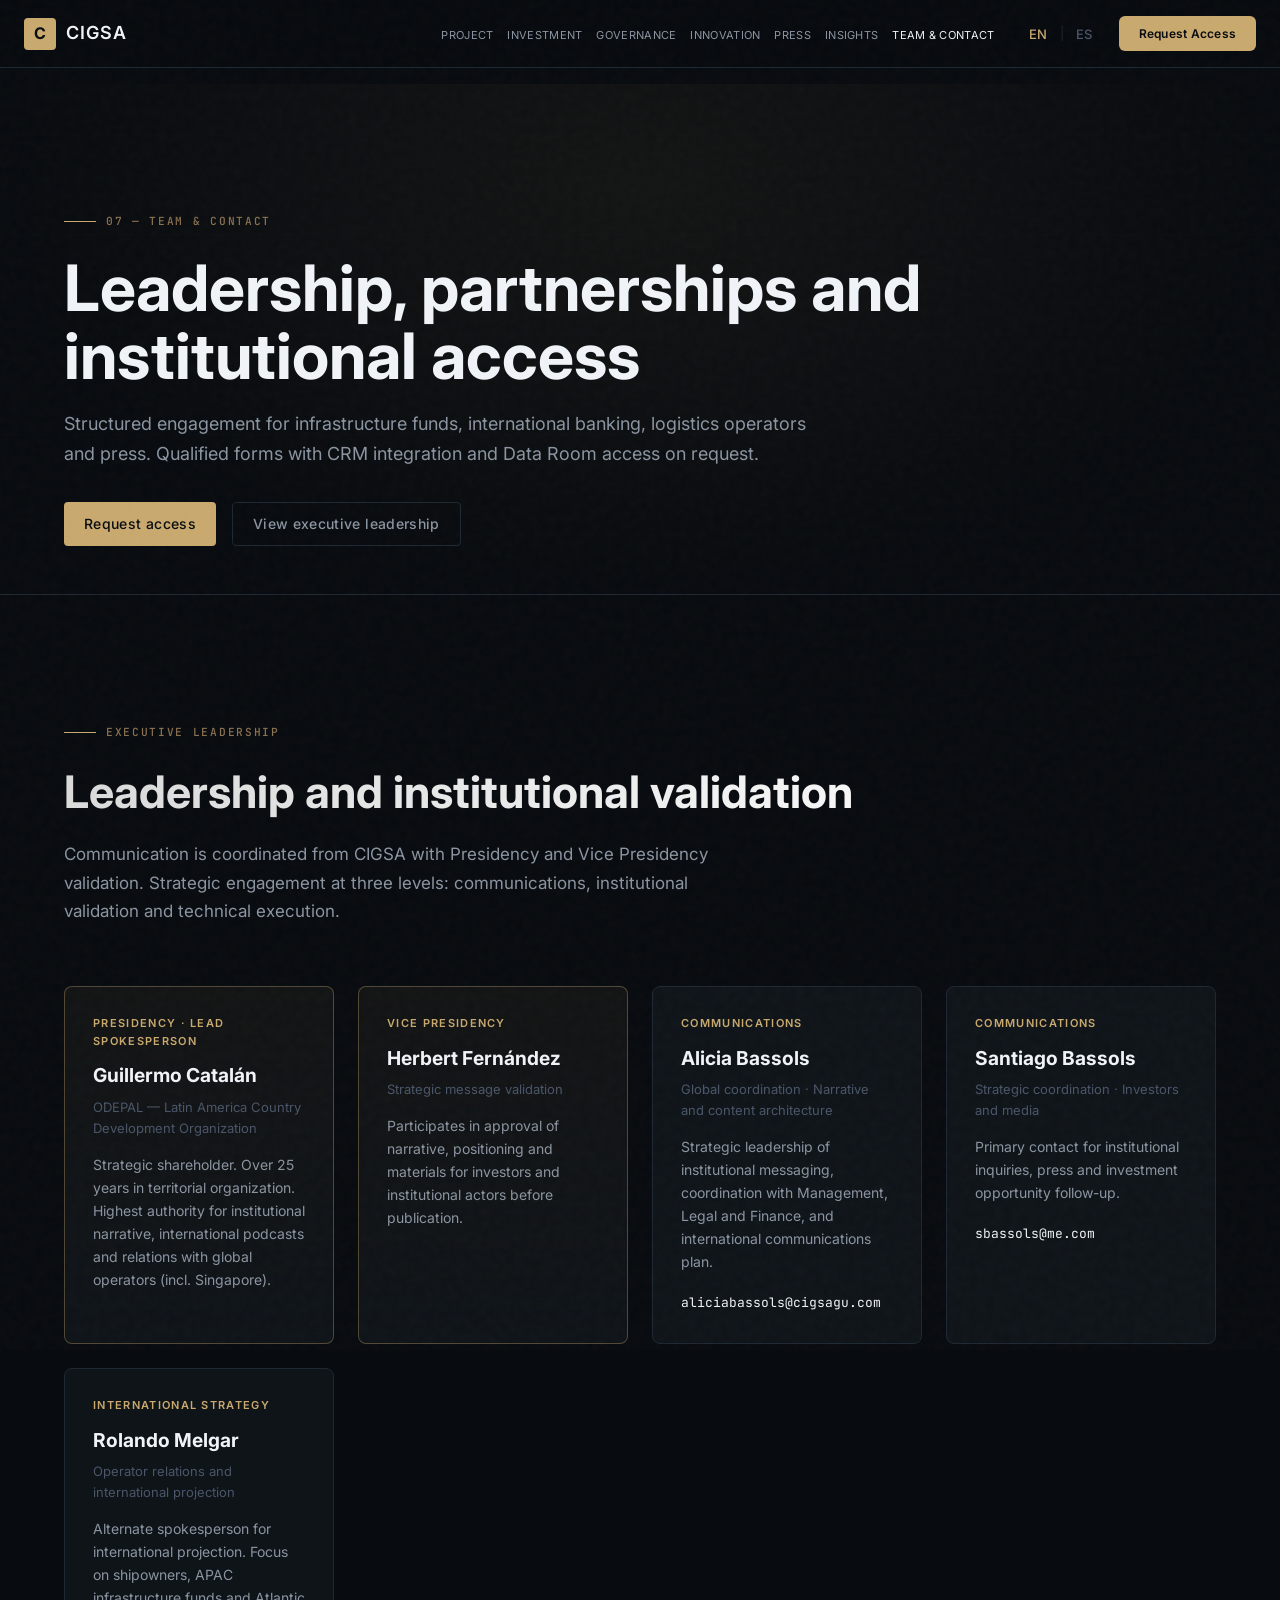
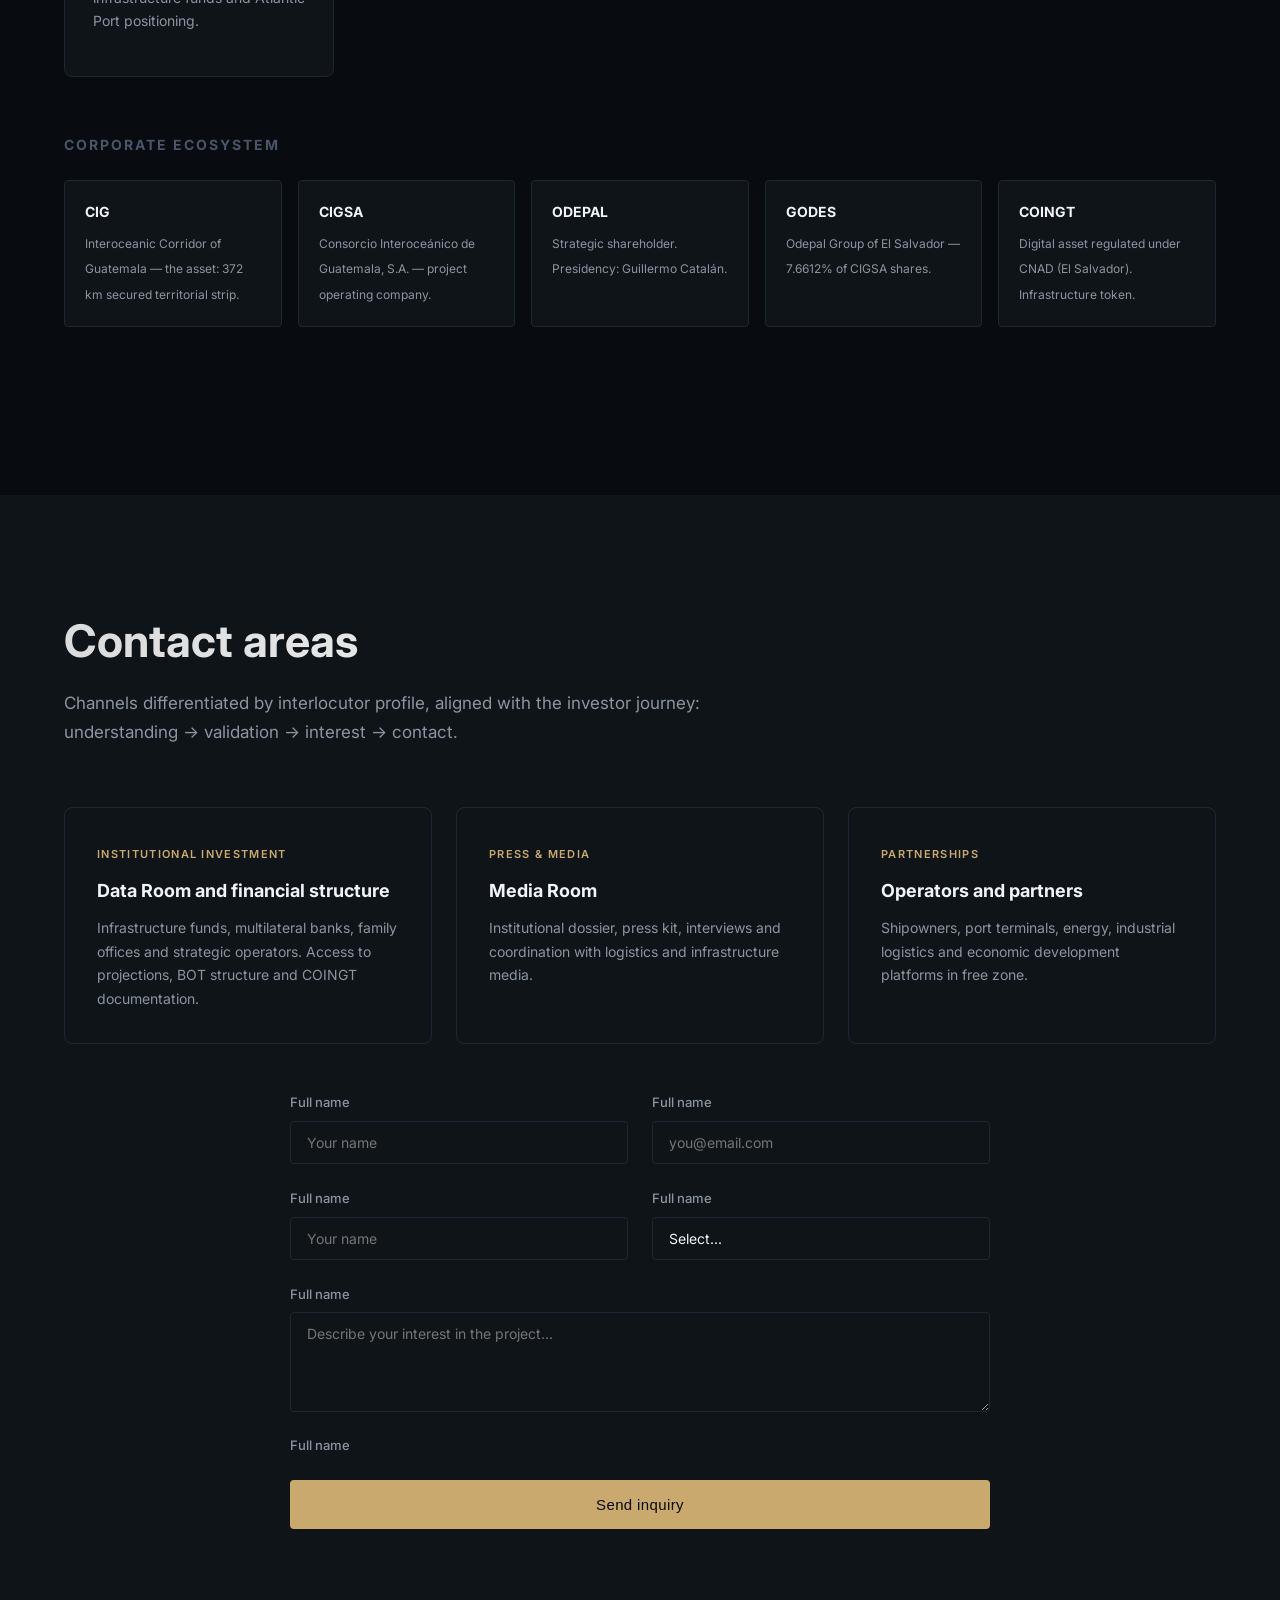
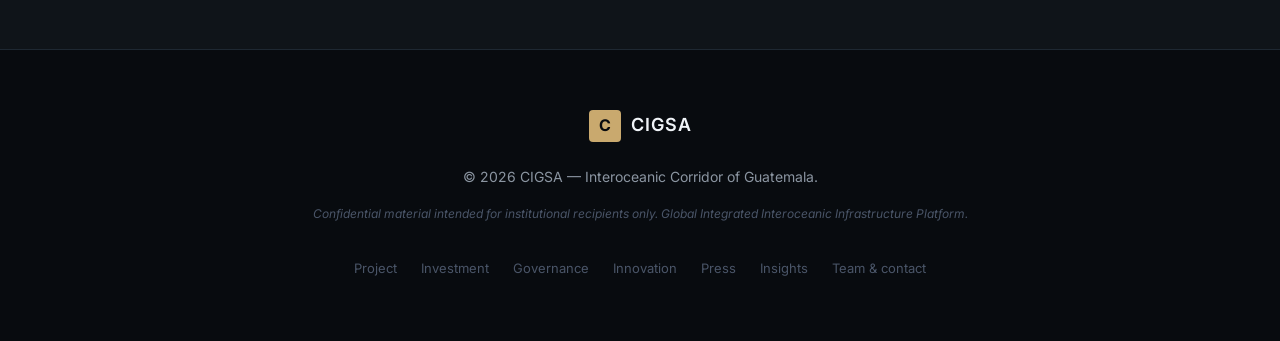
==== commit 2cc1aa55: "Add files via upload" ====
--- a/equipo-contacto.html
+++ b/equipo-contacto.html
@@ -1,209 +1,210 @@
-<!DOCTYPE html>
-<html lang="es">
-<head>
-    <meta charset="UTF-8">
-    <meta name="viewport" content="width=device-width, initial-scale=1.0">
-    <title>Equipo y Contacto — CIGSA</title>
-    <link rel="stylesheet" href="styles.css">
-    <link href="https://fonts.googleapis.com/css2?family=Inter:wght@300;400;500;600;700&family=JetBrains+Mono:wght@400;500;700&display=swap" rel="stylesheet">
-</head>
-<body data-page="equipo-contacto">
-    <nav class="navbar">
-        <div class="nav-container">
-            <a href="index.html" class="nav-logo">
-                <span class="logo-icon">C</span>
-                <span class="logo-text">CIGSA</span>
-            </a>
-            <div class="nav-menu">
-            <ul class="nav-links">
-                <li><a href="proyecto.html">PROYECTO</a></li>
-                <li><a href="inversion.html">INVERSIÓN</a></li>
-                <li><a href="gobernanza.html">GOBERNANZA</a></li>
-                <li><a href="innovacion.html">INNOVACIÓN</a></li>
-                <li><a href="prensa.html">PRENSA</a></li>
-                <li><a href="insights.html">INSIGHTS</a></li>
-                <li><a href="equipo-contacto.html" class="active">EQUIPO Y CONTACTO</a></li>
-            </ul>
-            <div class="nav-right">
-                <div class="lang-switch" role="group" aria-label="Idioma">
-                    <button type="button" class="lang-btn" data-lang="en">EN</button>
-                    <span class="lang-sep">|</span>
-                    <button type="button" class="lang-btn" data-lang="es">ES</button>
-                </div>
-                <a href="equipo-contacto.html" class="btn-investor">Solicitar acceso</a>
-            </div>
-            </div>
-            <button class="mobile-toggle" aria-label="Menú">
-                <span></span><span></span><span></span>
-            </button>
-        </div>
-    </nav>
-
-    <main class="page-main">
-        <section class="page-hero">
-            <div class="container">
-                <p class="section-tag">07 — EQUIPO Y CONTACTO</p>
-                <h1>Liderazgo, alianzas y acceso institucional</h1>
-                <p class="hero-subtitle">Interlocución estructurada para fondos de infraestructura, banca internacional, operadores logísticos y prensa. Formularios cualificados con integración CRM y acceso al Data Room bajo solicitud.</p>
-                <div class="hero-buttons">
-                    <a href="#contactForm" class="btn btn-primary">Solicitar acceso</a>
-                    <a href="#liderazgo" class="btn btn-outline">Ver liderazgo ejecutivo</a>
-                </div>
-            </div>
-        </section>
-
-        <section class="section" id="liderazgo">
-            <div class="container">
-                <p class="section-tag">LIDERAZGO EJECUTIVO</p>
-                <h2>Dirección y validación institucional</h2>
-                <p class="section-desc">La comunicación se coordina desde CIGSA con validación de Presidencia y Vicepresidencia. Interlocución estratégica en tres niveles: dirección de comunicación, validación institucional y ejecución técnica.</p>
-
-                <div class="leadership-grid">
-                    <article class="leader-card featured">
-                        <span class="leader-role">Presidencia · Vocero principal</span>
-                        <h3>Guillermo Catalán</h3>
-                        <span class="leader-title">ODEPAL — Organización Desarrollo País Latinoamérica</span>
-                        <p>Accionista estratégico del proyecto. Más de 25 años de trayectoria en organización territorial. Máxima autoridad para narrativa institucional, podcasts internacionales y relación con operadores globales (incl. Singapur).</p>
-                    </article>
-                    <article class="leader-card featured">
-                        <span class="leader-role">Vicepresidencia</span>
-                        <h3>Herbert Fernández</h3>
-                        <span class="leader-title">Validación de mensajes estratégicos</span>
-                        <p>Participa en la aprobación de narrativa, posicionamiento y materiales de cara a inversores y actores institucionales antes de publicación.</p>
-                    </article>
-                    <article class="leader-card">
-                        <span class="leader-role">Dirección de comunicación</span>
-                        <h3>Alicia Bassols</h3>
-                        <span class="leader-title">Coordinación global · Narrativa y arquitectura de contenidos</span>
-                        <p>Liderazgo estratégico del mensaje institucional, coordinación con Dirección, Legal y Finanzas, y gestión del plan de comunicación internacional.</p>
-                        <a href="mailto:aliciabassols@cigsagu.com" class="leader-contact">aliciabassols@cigsagu.com</a>
-                    </article>
-                    <article class="leader-card">
-                        <span class="leader-role">Dirección de comunicación</span>
-                        <h3>Santiago Bassols</h3>
-                        <span class="leader-title">Coordinación estratégica · Relación con inversores y medios</span>
-                        <p>Interlocución principal para consultas institucionales, prensa y seguimiento de oportunidades de inversión.</p>
-                        <a href="mailto:sbassols@me.com" class="leader-contact">sbassols@me.com</a>
-                    </article>
-                    <article class="leader-card">
-                        <span class="leader-role">Estrategia internacional</span>
-                        <h3>Rolando Melgar</h3>
-                        <span class="leader-title">Relación con operadores y proyección internacional</span>
-                        <p>Vocero alternativo para proyección internacional. Enfoque en armadores, fondos de infraestructura APAC y posicionamiento del Puerto del Atlántico como ancla del pitch.</p>
-                    </article>
-                </div>
-
-                <h3 class="bot-title" style="margin-bottom: 24px;">Ecosistema corporativo</h3>
-                <div class="ecosystem-grid">
-                    <div class="ecosystem-card">
-                        <strong>CIG</strong>
-                        <span>Corredor Interoceánico de Guatemala — el activo: 372 km de franja territorial asegurada.</span>
-                    </div>
-                    <div class="ecosystem-card">
-                        <strong>CIGSA</strong>
-                        <span>Consorcio Interoceánico de Guatemala, S.A. — sociedad operadora del proyecto.</span>
-                    </div>
-                    <div class="ecosystem-card">
-                        <strong>ODEPAL</strong>
-                        <span>Accionista estratégico. Presidencia: Guillermo Catalán.</span>
-                    </div>
-                    <div class="ecosystem-card">
-                        <strong>GODES</strong>
-                        <span>Grupo Odepal de El Salvador — 7.6612% de acciones de CIGSA.</span>
-                    </div>
-                    <div class="ecosystem-card">
-                        <strong>COINGT</strong>
-                        <span>Activo digital regulado bajo CNAD (El Salvador). Token de infraestructura.</span>
-                    </div>
-                </div>
-            </div>
-        </section>
-
-        <section class="section section-dark">
-            <div class="container">
-                <h2>Áreas de contacto</h2>
-                <p class="section-desc">Canales diferenciados según perfil de interlocutor, alineados con el recorrido del inversor: comprensión → validación → interés → contacto.</p>
-
-                <div class="team-grid">
-                    <article class="team-card">
-                        <span class="card-meta">INVERSIÓN INSTITUCIONAL</span>
-                        <h3>Data Room y estructura financiera</h3>
-                        <p class="team-detail">Fondos de infraestructura, banca multilateral, family offices y operadores estratégicos. Acceso a proyecciones, estructura BOT y documentación COINGT.</p>
-                    </article>
-                    <article class="team-card">
-                        <span class="card-meta">PRENSA Y MEDIOS</span>
-                        <h3>Media Room</h3>
-                        <p class="team-detail">Dossier institucional, press kit, entrevistas y coordinación con medios especializados en logística e infraestructura.</p>
-                    </article>
-                    <article class="team-card">
-                        <span class="card-meta">ALIANZAS</span>
-                        <h3>Operadores y partners</h3>
-                        <p class="team-detail">Armadores, terminales portuarias, energía, logística industrial y plataformas de desarrollo económico en zona franca.</p>
-                    </article>
-                </div>
-
-                <form class="contact-form" id="contactForm">
-                    <div class="form-group">
-                        <label>Nombre completo</label>
-                        <input type="text" placeholder="Su nombre" required>
-                    </div>
-                    <div class="form-group">
-                        <label>Email</label>
-                        <input type="email" placeholder="su@email.com" required>
-                    </div>
-                    <div class="form-group">
-                        <label>Organización</label>
-                        <input type="text" placeholder="Empresa o institución">
-                    </div>
-                    <div class="form-group">
-                        <label>Tipo de consulta</label>
-                        <select required>
-                            <option value="">Seleccionar...</option>
-                            <option>Inversor institucional / Data Room</option>
-                            <option>Partner estratégico / Operador</option>
-                            <option>Prensa / Medios</option>
-                            <option>Embajada / Institución</option>
-                            <option>Otro</option>
-                        </select>
-                    </div>
-                    <div class="form-group full-width">
-                        <label>Mensaje</label>
-                        <textarea rows="4" placeholder="Describa su interés en el proyecto..."></textarea>
-                    </div>
-                    <div class="form-group full-width">
-                        <label class="checkbox-label">
-                            <input type="checkbox" required>
-                            <span>Autorizo a CIGSA a procesar mis datos personales para responder a esta consulta, conforme a la normativa aplicable de protección de datos.</span>
-                        </label>
-                    </div>
-                    <button type="submit" class="btn btn-primary btn-submit">Enviar consulta</button>
-                </form>
-            </div>
-        </section>
-    </main>
-
-    <footer class="footer">
-        <div class="container footer-content">
-            <div class="footer-logo">
-                <span class="logo-icon">C</span>
-                <span class="logo-text">CIGSA</span>
-            </div>
-            <p class="footer-copy">© 2026 CIGSA — Corredor Interoceánico de Guatemala.</p>
-            <p class="footer-disclaimer">Material confidencial destinado a destinatarios institucionales.</p>
-            <ul class="footer-links">
-                <li><a href="proyecto.html">Proyecto</a></li>
-                <li><a href="inversion.html">Inversión</a></li>
-                <li><a href="gobernanza.html">Gobernanza</a></li>
-                <li><a href="innovacion.html">Innovación</a></li>
-                <li><a href="prensa.html">Prensa</a></li>
-                <li><a href="insights.html">Insights</a></li>
-                <li><a href="equipo-contacto.html">Equipo y contacto</a></li>
-            </ul>
-        </div>
-    </footer>
-
-    <script src="translations.js"></script>
-    <script src="i18n.js"></script>
-    <script src="script.js"></script>
-</body>
-</html>
+<!DOCTYPE html>
+<html lang="en">
+<head>
+    <meta charset="UTF-8">
+    <meta name="viewport" content="width=device-width, initial-scale=1.0">
+    <title>Equipo y Contacto — CIGSA</title>
+    <link rel="stylesheet" href="styles.css">
+    <link href="https://fonts.googleapis.com/css2?family=Inter:wght@300;400;500;600;700&family=JetBrains+Mono:wght@400;500;700&display=swap" rel="stylesheet">
+</head>
+<body data-page="equipo-contacto">
+    <nav class="navbar">
+        <div class="nav-container">
+            <a href="index.html" class="nav-logo">
+                <span class="logo-icon">C</span>
+                <span class="logo-text">CIGSA</span>
+            </a>
+            <div class="nav-menu">
+            <ul class="nav-links">
+                <li><a href="proyecto.html">PROYECTO</a></li>
+                <li><a href="inversion.html">INVERSIÓN</a></li>
+                <li><a href="gobernanza.html">GOBERNANZA</a></li>
+                <li><a href="innovacion.html">INNOVACIÓN</a></li>
+                <li><a href="prensa.html">PRENSA</a></li>
+                <li><a href="insights.html">INSIGHTS</a></li>
+                <li><a href="equipo-contacto.html" class="active">EQUIPO Y CONTACTO</a></li>
+            </ul>
+            <div class="nav-right">
+                <div class="lang-switch" role="group" aria-label="Idioma">
+                    <button type="button" class="lang-btn" data-lang="en">EN</button>
+                    <span class="lang-sep">|</span>
+                    <button type="button" class="lang-btn" data-lang="es">ES</button>
+                </div>
+                <a href="equipo-contacto.html" class="btn-investor">Solicitar acceso</a>
+            </div>
+            </div>
+            <button class="mobile-toggle" aria-label="Menú">
+                <span></span><span></span><span></span>
+            </button>
+        </div>
+    </nav>
+
+    <main class="page-main">
+        <section class="page-hero">
+            <div class="container">
+                <p class="section-tag">07 — EQUIPO Y CONTACTO</p>
+                <h1>Liderazgo, alianzas y acceso institucional</h1>
+                <p class="hero-subtitle">Interlocución estructurada para fondos de infraestructura, banca internacional, operadores logísticos y prensa. Formularios cualificados con integración CRM y acceso al Data Room bajo solicitud.</p>
+                <div class="hero-buttons">
+                    <a href="#contactForm" class="btn btn-primary">Solicitar acceso</a>
+                    <a href="#liderazgo" class="btn btn-outline">Ver liderazgo ejecutivo</a>
+                </div>
+            </div>
+        </section>
+
+        <section class="section" id="liderazgo">
+            <div class="container">
+                <p class="section-tag">LIDERAZGO EJECUTIVO</p>
+                <h2>Dirección y validación institucional</h2>
+                <p class="section-desc">La comunicación se coordina desde CIGSA con validación de Presidencia y Vicepresidencia. Interlocución estratégica en tres niveles: dirección de comunicación, validación institucional y ejecución técnica.</p>
+
+                <div class="leadership-grid">
+                    <article class="leader-card featured">
+                        <span class="leader-role">Presidencia · Vocero principal</span>
+                        <h3>Guillermo Catalán</h3>
+                        <span class="leader-title">ODEPAL — Organización Desarrollo País Latinoamérica</span>
+                        <p>Accionista estratégico del proyecto. Más de 25 años de trayectoria en organización territorial. Máxima autoridad para narrativa institucional, podcasts internacionales y relación con operadores globales (incl. Singapur).</p>
+                    </article>
+                    <article class="leader-card featured">
+                        <span class="leader-role">Vicepresidencia</span>
+                        <h3>Herbert Fernández</h3>
+                        <span class="leader-title">Validación de mensajes estratégicos</span>
+                        <p>Participa en la aprobación de narrativa, posicionamiento y materiales de cara a inversores y actores institucionales antes de publicación.</p>
+                    </article>
+                    <article class="leader-card">
+                        <span class="leader-role">Dirección de comunicación</span>
+                        <h3>Alicia Bassols</h3>
+                        <span class="leader-title">Coordinación global · Narrativa y arquitectura de contenidos</span>
+                        <p>Liderazgo estratégico del mensaje institucional, coordinación con Dirección, Legal y Finanzas, y gestión del plan de comunicación internacional.</p>
+                        <a href="mailto:aliciabassols@cigsagu.com" class="leader-contact">aliciabassols@cigsagu.com</a>
+                    </article>
+                    <article class="leader-card">
+                        <span class="leader-role">Dirección de comunicación</span>
+                        <h3>Santiago Bassols</h3>
+                        <span class="leader-title">Coordinación estratégica · Relación con inversores y medios</span>
+                        <p>Interlocución principal para consultas institucionales, prensa y seguimiento de oportunidades de inversión.</p>
+                        <a href="mailto:sbassols@me.com" class="leader-contact">sbassols@me.com</a>
+                    </article>
+                    <article class="leader-card">
+                        <span class="leader-role">Estrategia internacional</span>
+                        <h3>Rolando Melgar</h3>
+                        <span class="leader-title">Relación con operadores y proyección internacional</span>
+                        <p>Vocero alternativo para proyección internacional. Enfoque en armadores, fondos de infraestructura APAC y posicionamiento del Puerto del Atlántico como ancla del pitch.</p>
+                    </article>
+                </div>
+
+                <h3 class="bot-title" style="margin-bottom: 24px;">Ecosistema corporativo</h3>
+                <div class="ecosystem-grid">
+                    <div class="ecosystem-card">
+                        <strong>CIG</strong>
+                        <span>Corredor Interoceánico de Guatemala — el activo: 372 km de franja territorial asegurada.</span>
+                    </div>
+                    <div class="ecosystem-card">
+                        <strong>CIGSA</strong>
+                        <span>Consorcio Interoceánico de Guatemala, S.A. — sociedad operadora del proyecto.</span>
+                    </div>
+                    <div class="ecosystem-card">
+                        <strong>ODEPAL</strong>
+                        <span>Accionista estratégico. Presidencia: Guillermo Catalán.</span>
+                    </div>
+                    <div class="ecosystem-card">
+                        <strong>GODES</strong>
+                        <span>Grupo Odepal de El Salvador — 7.6612% de acciones de CIGSA.</span>
+                    </div>
+                    <div class="ecosystem-card">
+                        <strong>COINGT</strong>
+                        <span>Activo digital regulado bajo CNAD (El Salvador). Token de infraestructura.</span>
+                    </div>
+                </div>
+            </div>
+        </section>
+
+        <section class="section section-dark">
+            <div class="container">
+                <h2>Áreas de contacto</h2>
+                <p class="section-desc">Canales diferenciados según perfil de interlocutor, alineados con el recorrido del inversor: comprensión → validación → interés → contacto.</p>
+
+                <div class="team-grid">
+                    <article class="team-card">
+                        <span class="card-meta">INVERSIÓN INSTITUCIONAL</span>
+                        <h3>Data Room y estructura financiera</h3>
+                        <p class="team-detail">Fondos de infraestructura, banca multilateral, family offices y operadores estratégicos. Acceso a proyecciones, estructura BOT y documentación COINGT.</p>
+                    </article>
+                    <article class="team-card">
+                        <span class="card-meta">PRENSA Y MEDIOS</span>
+                        <h3>Media Room</h3>
+                        <p class="team-detail">Dossier institucional, press kit, entrevistas y coordinación con medios especializados en logística e infraestructura.</p>
+                    </article>
+                    <article class="team-card">
+                        <span class="card-meta">ALIANZAS</span>
+                        <h3>Operadores y partners</h3>
+                        <p class="team-detail">Armadores, terminales portuarias, energía, logística industrial y plataformas de desarrollo económico en zona franca.</p>
+                    </article>
+                </div>
+
+                <form class="contact-form" id="contactForm">
+                    <div class="form-group">
+                        <label>Nombre completo</label>
+                        <input type="text" placeholder="Su nombre" required>
+                    </div>
+                    <div class="form-group">
+                        <label>Email</label>
+                        <input type="email" placeholder="su@email.com" required>
+                    </div>
+                    <div class="form-group">
+                        <label>Organización</label>
+                        <input type="text" placeholder="Empresa o institución">
+                    </div>
+                    <div class="form-group">
+                        <label>Tipo de consulta</label>
+                        <select required>
+                            <option value="">Seleccionar...</option>
+                            <option>Inversor institucional / Data Room</option>
+                            <option>Partner estratégico / Operador</option>
+                            <option>Prensa / Medios</option>
+                            <option>Embajada / Institución</option>
+                            <option>Otro</option>
+                        </select>
+                    </div>
+                    <div class="form-group full-width">
+                        <label>Mensaje</label>
+                        <textarea rows="4" placeholder="Describa su interés en el proyecto..."></textarea>
+                    </div>
+                    <div class="form-group full-width">
+                        <label class="checkbox-label">
+                            <input type="checkbox" required>
+                            <span>Autorizo a CIGSA a procesar mis datos personales para responder a esta consulta, conforme a la normativa aplicable de protección de datos.</span>
+                        </label>
+                    </div>
+                    <button type="submit" class="btn btn-primary btn-submit">Enviar consulta</button>
+                </form>
+            </div>
+        </section>
+    </main>
+
+    <footer class="footer">
+        <div class="container footer-content">
+            <div class="footer-logo">
+                <span class="logo-icon">C</span>
+                <span class="logo-text">CIGSA</span>
+            </div>
+            <p class="footer-copy">© 2026 CIGSA — Corredor Interoceánico de Guatemala.</p>
+            <p class="footer-disclaimer">Material confidencial destinado a destinatarios institucionales.</p>
+            <ul class="footer-links">
+                <li><a href="proyecto.html">Proyecto</a></li>
+                <li><a href="inversion.html">Inversión</a></li>
+                <li><a href="gobernanza.html">Gobernanza</a></li>
+                <li><a href="innovacion.html">Innovación</a></li>
+                <li><a href="prensa.html">Prensa</a></li>
+                <li><a href="insights.html">Insights</a></li>
+                <li><a href="equipo-contacto.html">Equipo y contacto</a></li>
+            </ul>
+        </div>
+    </footer>
+
+    <script src="translations.js"></script>
+    <script src="translations-pages.js"></script>
+    <script src="i18n.js"></script>
+    <script src="script.js"></script>
+</body>
+</html>
--- a/styles.css
+++ b/styles.css
@@ -3,6 +3,14 @@
     margin: 0;
     padding: 0;
     box-sizing: border-box;
+}
+
+html:not(.i18n-ready) body {
+    visibility: hidden;
+}
+
+html.i18n-ready body {
+    visibility: visible;
 }
 
 :root {
@@ -2321,4 +2329,448 @@
     .gov-value {
         font-size: 48px;
     }
-}
+
+    .marine-portal__grid {
+        grid-template-columns: 1fr;
+    }
+
+    .marine-portal__panel {
+        padding: 28px 20px 32px;
+        max-height: 92vh;
+        overflow-y: auto;
+    }
+}
+
+/* ══════════════════════════════════════
+   PORTAL MARINO — selector de plataforma
+   ══════════════════════════════════════ */
+body.portal-open {
+    overflow: hidden;
+}
+
+.marine-portal {
+    position: fixed;
+    inset: 0;
+    z-index: 12000;
+    display: flex;
+    align-items: center;
+    justify-content: center;
+    padding: max(16px, env(safe-area-inset-top)) max(12px, env(safe-area-inset-right)) max(16px, env(safe-area-inset-bottom)) max(12px, env(safe-area-inset-left));
+    background: radial-gradient(ellipse 120% 80% at 50% 100%, rgba(8, 40, 62, 0.95) 0%, rgba(4, 10, 18, 0.97) 55%, rgba(2, 6, 12, 0.99) 100%);
+    opacity: 1;
+    visibility: visible;
+    transition: opacity 0.55s ease, visibility 0.55s ease;
+}
+
+.marine-portal.is-closing,
+.marine-portal.is-hidden {
+    opacity: 0;
+    visibility: hidden;
+    pointer-events: none;
+}
+
+.marine-portal__ocean {
+    position: absolute;
+    inset: 0;
+    overflow: hidden;
+    pointer-events: none;
+}
+
+.marine-wave {
+    position: absolute;
+    left: -20%;
+    width: 140%;
+    height: 22vh;
+    border-radius: 45% 48% 42% 46%;
+    opacity: 0.35;
+    filter: blur(1px);
+}
+
+.marine-wave--1 {
+    bottom: -4vh;
+    background: linear-gradient(180deg, transparent, rgba(20, 120, 160, 0.45));
+    animation: waveDrift 9s ease-in-out infinite;
+}
+
+.marine-wave--2 {
+    bottom: 2vh;
+    height: 18vh;
+    background: linear-gradient(180deg, transparent, rgba(12, 80, 110, 0.35));
+    animation: waveDrift 12s ease-in-out infinite reverse;
+    animation-delay: -2s;
+}
+
+.marine-wave--3 {
+    bottom: 8vh;
+    height: 14vh;
+    background: linear-gradient(180deg, transparent, rgba(201, 162, 39, 0.12));
+    animation: waveDrift 14s ease-in-out infinite;
+    animation-delay: -4s;
+}
+
+@keyframes waveDrift {
+    0%, 100% { transform: translateX(0) translateY(0) rotate(-1deg); }
+    50% { transform: translateX(-4%) translateY(-8px) rotate(1deg); }
+}
+
+.marine-portal__bubbles span {
+    position: absolute;
+    bottom: -20px;
+    width: 8px;
+    height: 8px;
+    border-radius: 50%;
+    background: rgba(120, 200, 230, 0.35);
+    box-shadow: 0 0 12px rgba(80, 180, 220, 0.4);
+    animation: bubbleRise 8s ease-in infinite;
+}
+
+.marine-portal__bubbles span:nth-child(1) { left: 8%; animation-duration: 7s; animation-delay: 0s; width: 6px; height: 6px; }
+.marine-portal__bubbles span:nth-child(2) { left: 22%; animation-duration: 9s; animation-delay: 1.2s; }
+.marine-portal__bubbles span:nth-child(3) { left: 38%; animation-duration: 6.5s; animation-delay: 0.4s; width: 10px; height: 10px; }
+.marine-portal__bubbles span:nth-child(4) { left: 55%; animation-duration: 10s; animation-delay: 2s; }
+.marine-portal__bubbles span:nth-child(5) { left: 72%; animation-duration: 8.5s; animation-delay: 0.8s; width: 5px; height: 5px; }
+.marine-portal__bubbles span:nth-child(6) { left: 88%; animation-duration: 11s; animation-delay: 1.6s; }
+
+@keyframes bubbleRise {
+    0% { transform: translateY(0) scale(1); opacity: 0; }
+    10% { opacity: 0.7; }
+    90% { opacity: 0.35; }
+    100% { transform: translateY(-100vh) scale(0.4); opacity: 0; }
+}
+
+.marine-portal__compass {
+    position: absolute;
+    top: 12%;
+    right: 10%;
+    font-size: 64px;
+    color: rgba(201, 162, 39, 0.15);
+    animation: compassSpin 24s linear infinite;
+    user-select: none;
+}
+
+@keyframes compassSpin {
+    from { transform: rotate(0deg); }
+    to { transform: rotate(360deg); }
+}
+
+.marine-portal__panel {
+    position: relative;
+    z-index: 2;
+    width: min(1100px, 100%);
+    max-height: min(94vh, 900px);
+    overflow-x: hidden;
+    overflow-y: auto;
+    -webkit-overflow-scrolling: touch;
+    padding: clamp(20px, 4vw, 40px) clamp(16px, 3vw, 36px) clamp(24px, 4vw, 36px);
+    border-radius: 20px;
+    border: 1px solid rgba(201, 162, 39, 0.25);
+    background: linear-gradient(165deg, rgba(12, 28, 42, 0.92) 0%, rgba(6, 14, 22, 0.96) 100%);
+    box-shadow:
+        0 0 0 1px rgba(80, 160, 200, 0.08) inset,
+        0 24px 80px rgba(0, 0, 0, 0.55),
+        0 0 60px rgba(20, 100, 140, 0.15);
+    transform: translateY(24px) scale(0.97);
+    opacity: 0;
+    animation: portalPanelIn 0.85s cubic-bezier(0.22, 1, 0.36, 1) 0.15s forwards;
+}
+
+@keyframes portalPanelIn {
+    to {
+        transform: translateY(0) scale(1);
+        opacity: 1;
+    }
+}
+
+.marine-portal.is-hidden .marine-portal__panel {
+    animation: none;
+}
+
+.marine-portal__toolbar {
+    display: flex;
+    align-items: center;
+    justify-content: space-between;
+    gap: 12px;
+    margin-bottom: 20px;
+}
+
+.marine-portal__lang {
+    padding: 6px 12px;
+    border-radius: 999px;
+    border: 1px solid rgba(201, 162, 39, 0.25);
+    background: rgba(0, 0, 0, 0.25);
+}
+
+.marine-portal__lang .lang-btn {
+    font-size: 12px;
+    padding: 6px 10px;
+    min-width: 36px;
+    min-height: 36px;
+}
+
+.marine-portal__lang .lang-btn.active {
+    color: var(--accent, #c9a227);
+    font-weight: 700;
+}
+
+.marine-portal__close {
+    flex-shrink: 0;
+    width: 44px;
+    height: 44px;
+    border: 1px solid rgba(255, 255, 255, 0.15);
+    border-radius: 50%;
+    background: rgba(255, 255, 255, 0.05);
+    color: var(--text-primary, #f0f4f8);
+    font-size: 24px;
+    line-height: 1;
+    cursor: pointer;
+    transition: background 0.25s, border-color 0.25s, transform 0.25s;
+}
+
+.marine-portal__close:hover {
+    background: rgba(201, 162, 39, 0.2);
+    border-color: var(--gold, #c9a227);
+    transform: rotate(90deg);
+}
+
+.marine-portal__panel .section-tag {
+    margin-bottom: 8px;
+}
+
+.marine-portal__panel h2 {
+    font-size: clamp(1.5rem, 4vw, 2.1rem);
+    margin-bottom: 12px;
+    background: linear-gradient(90deg, #e8f4fc, #c9a227);
+    -webkit-background-clip: text;
+    background-clip: text;
+    color: transparent;
+}
+
+.marine-portal__lead {
+    color: rgba(220, 230, 240, 0.75);
+    max-width: 720px;
+    margin-bottom: 32px;
+    line-height: 1.65;
+    font-size: 0.95rem;
+}
+
+.marine-portal__grid {
+    display: grid;
+    grid-template-columns: repeat(3, 1fr);
+    gap: 20px;
+}
+
+.portal-card {
+    position: relative;
+    display: flex;
+    flex-direction: column;
+    gap: 10px;
+    padding: 28px 22px 24px;
+    border-radius: 14px;
+    border: 1px solid rgba(100, 160, 200, 0.2);
+    background: linear-gradient(180deg, rgba(16, 36, 52, 0.85) 0%, rgba(8, 18, 28, 0.95) 100%);
+    text-decoration: none;
+    color: inherit;
+    overflow: hidden;
+    transition: transform 0.35s cubic-bezier(0.22, 1, 0.36, 1), border-color 0.35s, box-shadow 0.35s;
+    opacity: 0;
+    transform: translateY(20px);
+    animation: portalCardIn 0.7s cubic-bezier(0.22, 1, 0.36, 1) forwards;
+}
+
+.portal-card:nth-child(1) { animation-delay: 0.35s; }
+.portal-card:nth-child(2) { animation-delay: 0.5s; }
+.portal-card:nth-child(3) { animation-delay: 0.65s; }
+
+@keyframes portalCardIn {
+    to { opacity: 1; transform: translateY(0); }
+}
+
+.portal-card::before {
+    content: '';
+    position: absolute;
+    inset: 0;
+    background: linear-gradient(135deg, rgba(80, 180, 220, 0.08) 0%, transparent 50%);
+    opacity: 0;
+    transition: opacity 0.35s;
+    pointer-events: none;
+}
+
+.portal-card:hover::before,
+.portal-card:focus-within::before {
+    opacity: 1;
+}
+
+.portal-card:hover,
+.portal-card:focus-within {
+    transform: translateY(-6px);
+    border-color: rgba(201, 162, 39, 0.45);
+    box-shadow: 0 16px 40px rgba(0, 0, 0, 0.35), 0 0 30px rgba(40, 120, 160, 0.2);
+}
+
+.portal-card--featured {
+    border-color: rgba(201, 162, 39, 0.35);
+    box-shadow: 0 0 24px rgba(201, 162, 39, 0.12);
+}
+
+.portal-card--coingt:hover { border-color: rgba(100, 200, 255, 0.5); }
+.portal-card--ruta:hover { border-color: rgba(80, 200, 180, 0.45); }
+
+.portal-card__badge {
+    font-size: 0.65rem;
+    letter-spacing: 0.12em;
+    text-transform: uppercase;
+    color: var(--gold, #c9a227);
+    font-weight: 600;
+}
+
+.portal-card__icon {
+    font-size: 2rem;
+    line-height: 1;
+    filter: drop-shadow(0 0 12px rgba(80, 180, 220, 0.4));
+}
+
+.portal-card h3 {
+    font-size: 1.35rem;
+    margin: 0;
+    color: #f0f6fc;
+}
+
+.portal-card p {
+    flex: 1;
+    margin: 0;
+    font-size: 0.88rem;
+    line-height: 1.55;
+    color: rgba(200, 215, 230, 0.72);
+}
+
+.portal-card__cta {
+    margin-top: 8px;
+    font-size: 0.85rem;
+    font-weight: 600;
+    color: var(--gold, #c9a227);
+    letter-spacing: 0.02em;
+}
+
+.portal-card__cta--external::after {
+    content: '';
+    display: inline-block;
+    margin-left: 4px;
+    transition: transform 0.25s;
+}
+
+.portal-card:hover .portal-card__cta--external {
+    color: #7dd3fc;
+}
+
+.portal-card__hit {
+    position: absolute;
+    inset: 0;
+    width: 100%;
+    height: 100%;
+    border: none;
+    background: transparent;
+    cursor: pointer;
+    z-index: 2;
+}
+
+.marine-portal__footnote {
+    margin-top: 24px;
+    text-align: center;
+    font-size: 0.75rem;
+    letter-spacing: 0.04em;
+    color: rgba(160, 180, 200, 0.55);
+}
+
+@media (max-width: 1024px) {
+    .marine-portal__grid {
+        grid-template-columns: 1fr;
+        gap: 14px;
+    }
+
+    .portal-card {
+        padding: 22px 18px 20px;
+    }
+}
+
+@media (max-width: 600px) {
+    .marine-portal {
+        align-items: flex-end;
+        padding-bottom: max(8px, env(safe-area-inset-bottom));
+    }
+
+    .marine-portal__panel {
+        max-height: 96vh;
+        border-radius: 16px 16px 12px 12px;
+        padding-top: 18px;
+    }
+
+    .marine-portal__compass {
+        font-size: 40px;
+        top: 8%;
+        right: 6%;
+        opacity: 0.1;
+    }
+
+    .marine-wave {
+        height: 14vh;
+    }
+
+    .marine-portal__toolbar {
+        margin-bottom: 14px;
+    }
+
+    .marine-portal__panel h2 {
+        font-size: 1.35rem;
+    }
+
+    .marine-portal__lead {
+        font-size: 0.88rem;
+        margin-bottom: 20px;
+    }
+
+    .portal-card h3 {
+        font-size: 1.2rem;
+    }
+
+    .portal-card p {
+        font-size: 0.84rem;
+    }
+
+    .portal-card__icon {
+        font-size: 1.6rem;
+    }
+
+    .marine-portal__footnote {
+        font-size: 0.7rem;
+        line-height: 1.5;
+        padding: 0 4px;
+    }
+}
+
+@media (max-width: 380px) {
+    .marine-portal__lang .lang-btn {
+        min-width: 32px;
+        padding: 6px 8px;
+        font-size: 11px;
+    }
+
+    .marine-portal__close {
+        width: 40px;
+        height: 40px;
+    }
+}
+
+@media (min-width: 901px) and (max-width: 1100px) {
+    .marine-portal__grid {
+        grid-template-columns: repeat(3, 1fr);
+        gap: 14px;
+    }
+
+    .portal-card {
+        padding: 22px 16px 18px;
+    }
+
+    .portal-card p {
+        font-size: 0.82rem;
+    }
+}
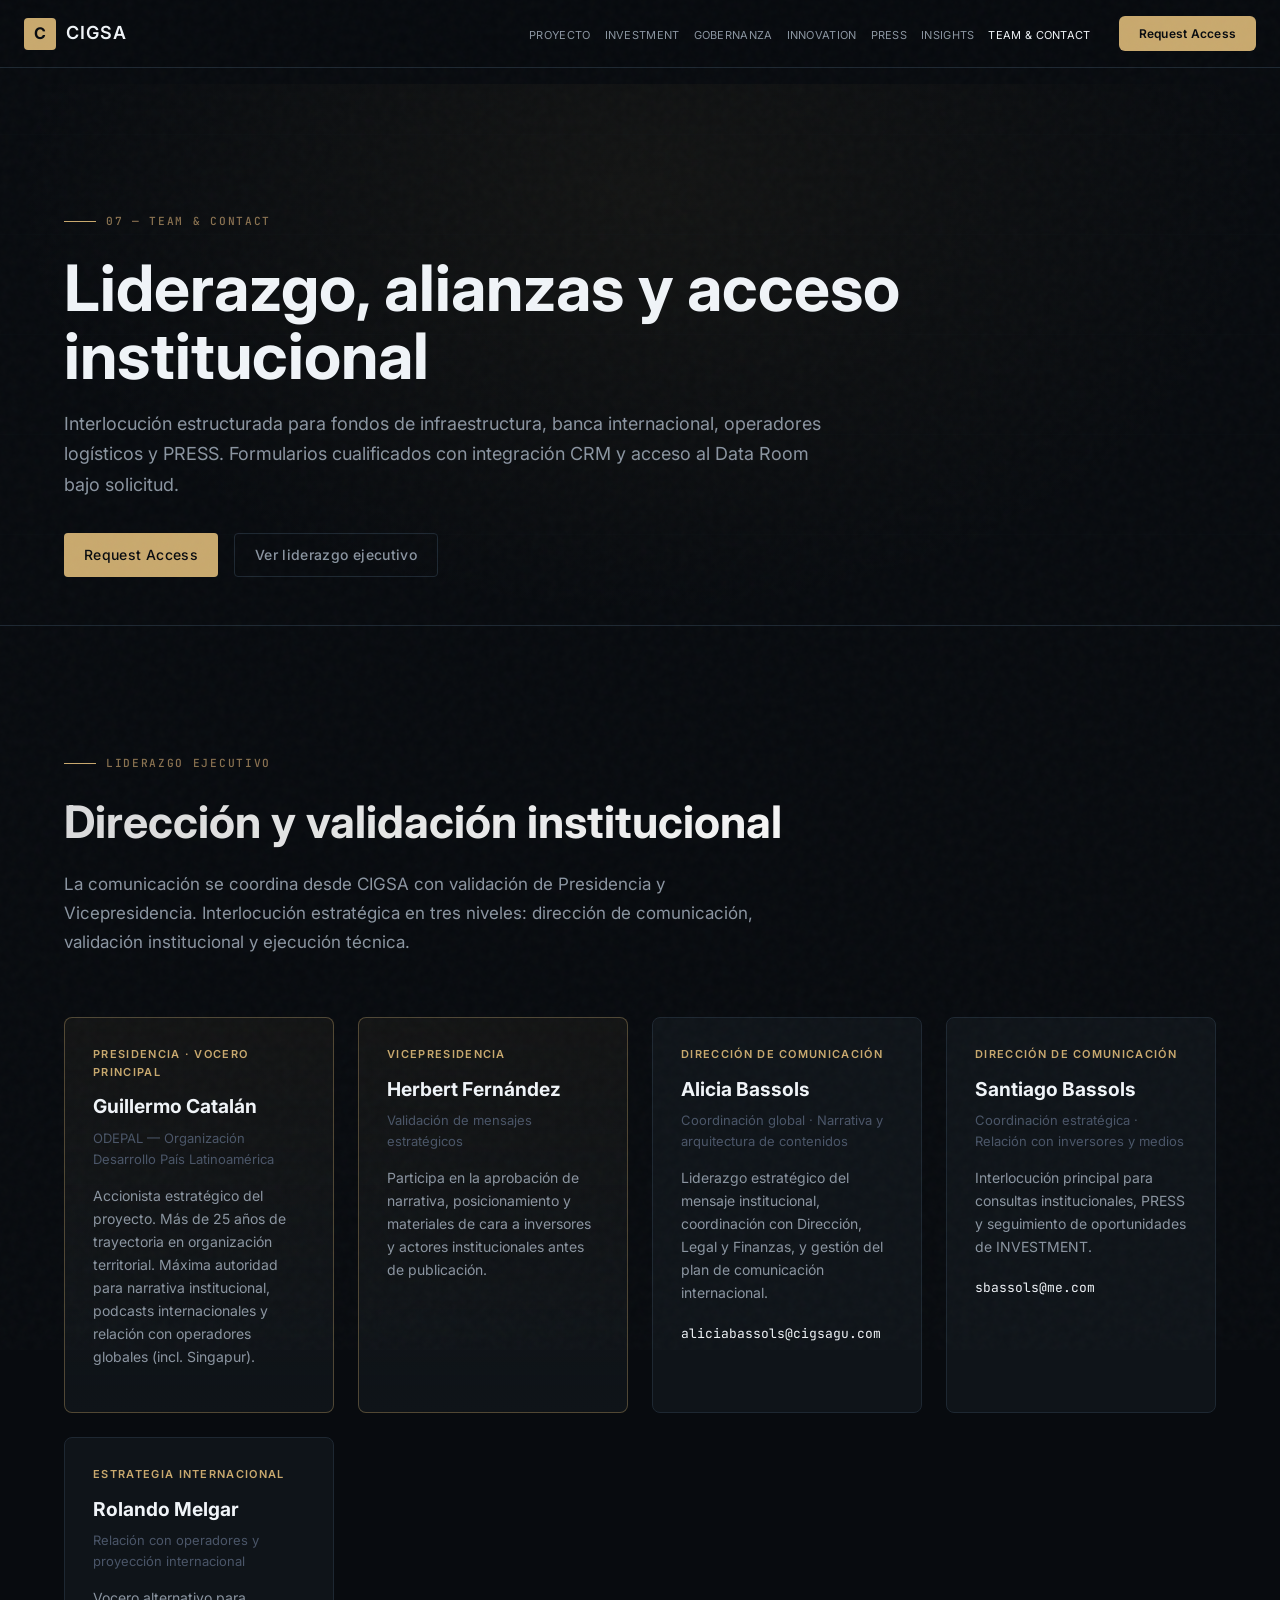
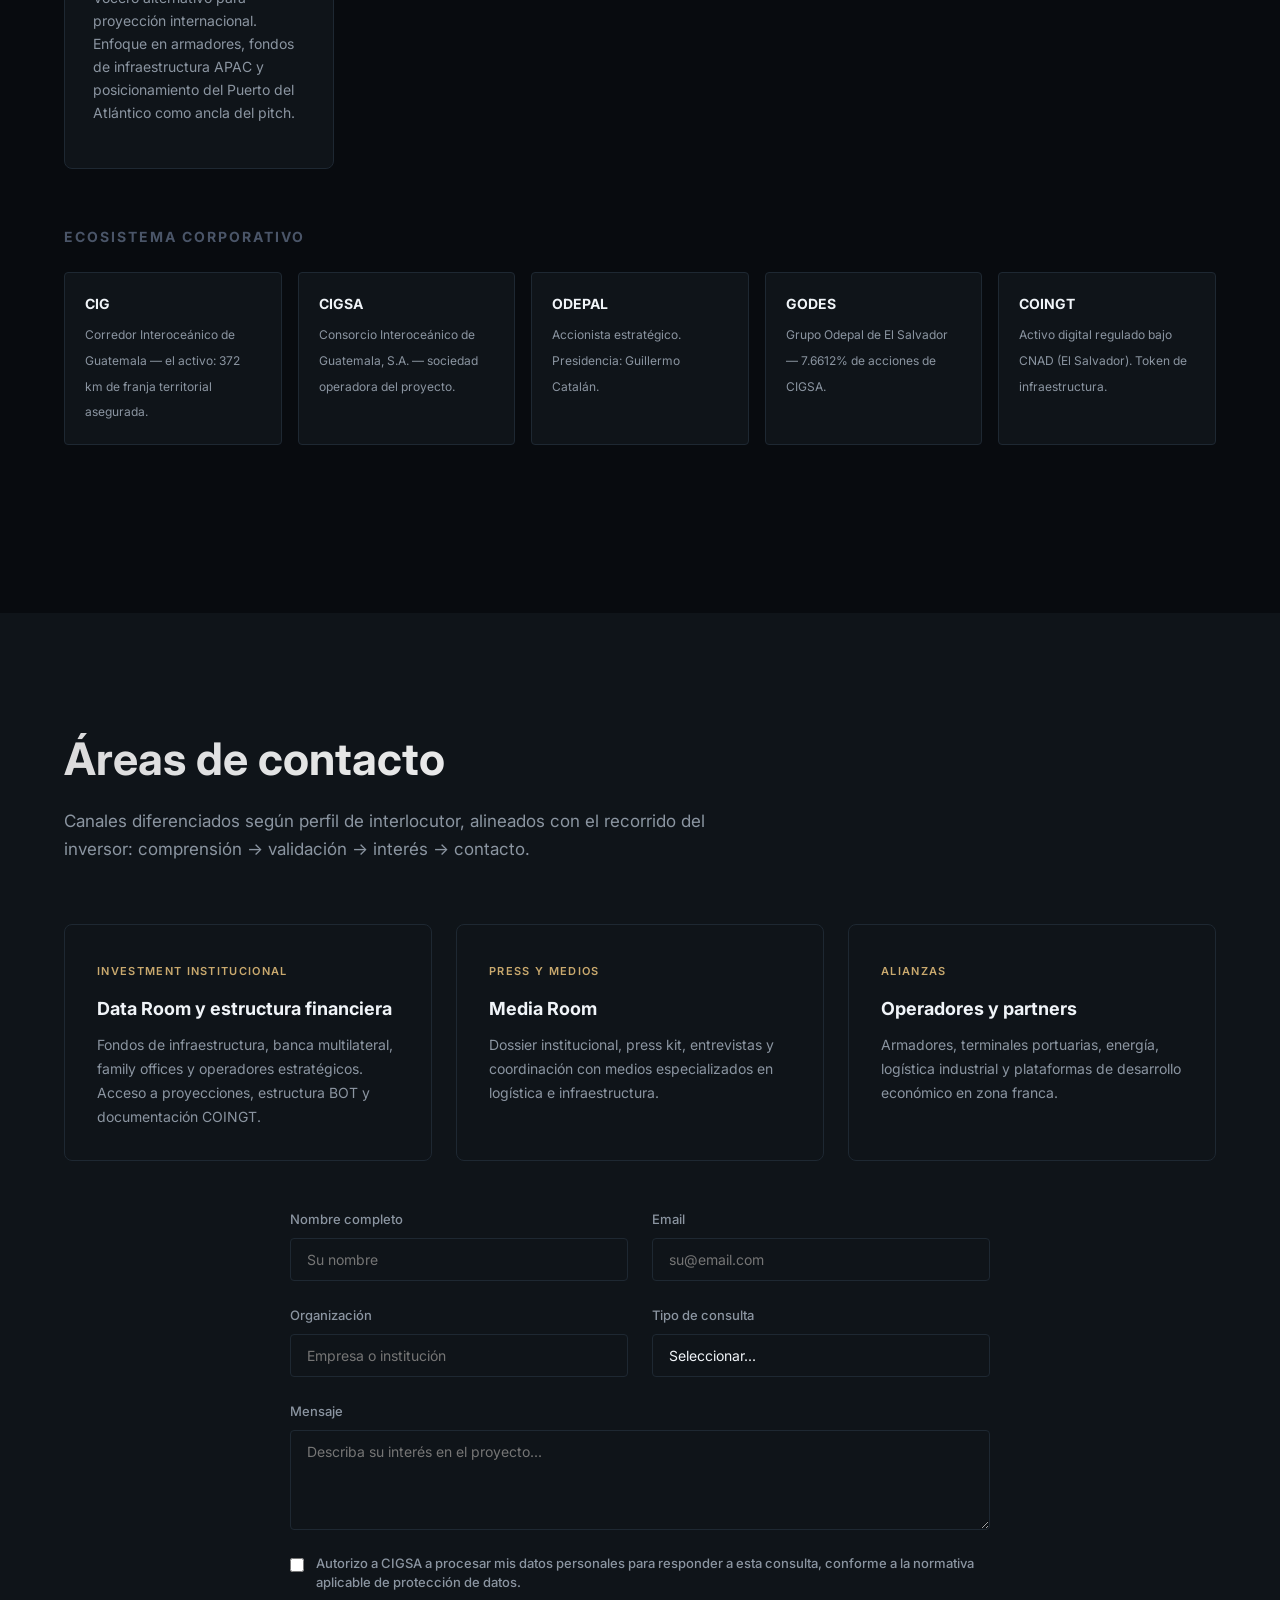
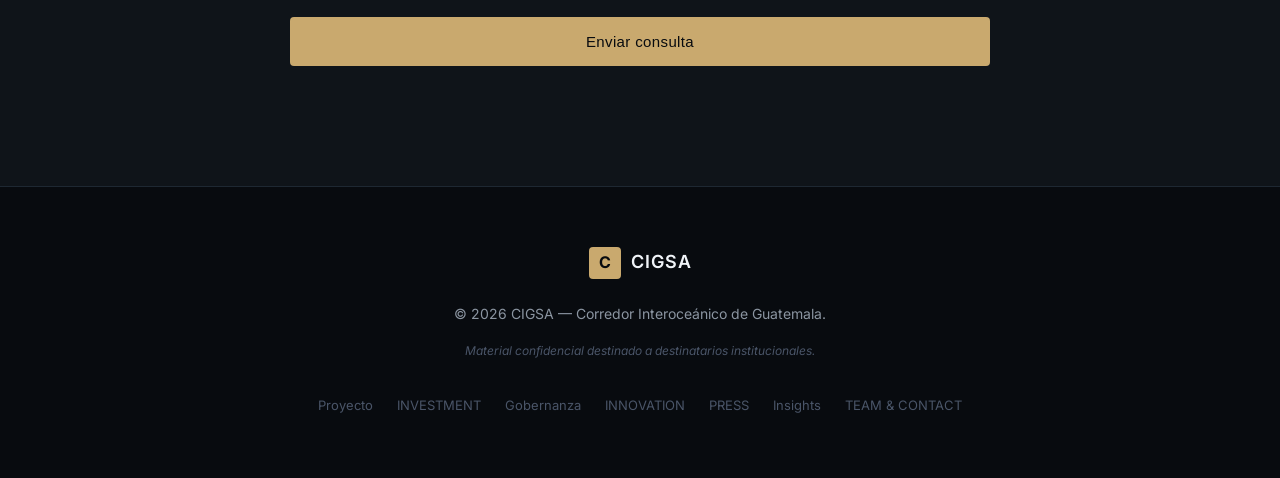
==== commit 41728e29: "Add files via upload" ====
--- a/equipo-contacto.html
+++ b/equipo-contacto.html
@@ -1,210 +1,201 @@
-<!DOCTYPE html>
-<html lang="en">
-<head>
-    <meta charset="UTF-8">
-    <meta name="viewport" content="width=device-width, initial-scale=1.0">
-    <title>Equipo y Contacto — CIGSA</title>
-    <link rel="stylesheet" href="styles.css">
-    <link href="https://fonts.googleapis.com/css2?family=Inter:wght@300;400;500;600;700&family=JetBrains+Mono:wght@400;500;700&display=swap" rel="stylesheet">
-</head>
-<body data-page="equipo-contacto">
-    <nav class="navbar">
-        <div class="nav-container">
-            <a href="index.html" class="nav-logo">
-                <span class="logo-icon">C</span>
-                <span class="logo-text">CIGSA</span>
-            </a>
-            <div class="nav-menu">
-            <ul class="nav-links">
-                <li><a href="proyecto.html">PROYECTO</a></li>
-                <li><a href="inversion.html">INVERSIÓN</a></li>
-                <li><a href="gobernanza.html">GOBERNANZA</a></li>
-                <li><a href="innovacion.html">INNOVACIÓN</a></li>
-                <li><a href="prensa.html">PRENSA</a></li>
-                <li><a href="insights.html">INSIGHTS</a></li>
-                <li><a href="equipo-contacto.html" class="active">EQUIPO Y CONTACTO</a></li>
-            </ul>
+﻿<!DOCTYPE html>
+<html lang="en">
+<head>
+    <meta charset="UTF-8">
+    <meta name="viewport" content="width=device-width, initial-scale=1.0">
+    <title>TEAM & CONTACT — CIGSA</title>
+    <link rel="stylesheet" href="styles.css">
+    <link href="https://fonts.googleapis.com/css2?family=Inter:wght@300;400;500;600;700&family=JetBrains+Mono:wght@400;500;700&display=swap" rel="stylesheet">
+</head>
+<body data-page="equipo-contacto">
+    <nav class="navbar">
+        <div class="nav-container">
+            <a href="index.html" class="nav-logo">
+                <span class="logo-icon">C</span>
+                <span class="logo-text">CIGSA</span>
+            </a>
+            <div class="nav-menu">
+            <ul class="nav-links">
+                <li><a href="proyecto.html">PROYECTO</a></li>
+                <li><a href="inversion.html">INVESTMENT</a></li>
+                <li><a href="gobernanza.html">GOBERNANZA</a></li>
+                <li><a href="innovacion.html">INNOVATION</a></li>
+                <li><a href="PRESS.html">PRESS</a></li>
+                <li><a href="insights.html">INSIGHTS</a></li>
+                <li><a href="equipo-contacto.html" class="active">TEAM & CONTACT</a></li>
+            </ul>
             <div class="nav-right">
-                <div class="lang-switch" role="group" aria-label="Idioma">
-                    <button type="button" class="lang-btn" data-lang="en">EN</button>
-                    <span class="lang-sep">|</span>
-                    <button type="button" class="lang-btn" data-lang="es">ES</button>
-                </div>
-                <a href="equipo-contacto.html" class="btn-investor">Solicitar acceso</a>
-            </div>
-            </div>
-            <button class="mobile-toggle" aria-label="Menú">
-                <span></span><span></span><span></span>
-            </button>
-        </div>
-    </nav>
-
-    <main class="page-main">
-        <section class="page-hero">
-            <div class="container">
-                <p class="section-tag">07 — EQUIPO Y CONTACTO</p>
-                <h1>Liderazgo, alianzas y acceso institucional</h1>
-                <p class="hero-subtitle">Interlocución estructurada para fondos de infraestructura, banca internacional, operadores logísticos y prensa. Formularios cualificados con integración CRM y acceso al Data Room bajo solicitud.</p>
-                <div class="hero-buttons">
-                    <a href="#contactForm" class="btn btn-primary">Solicitar acceso</a>
-                    <a href="#liderazgo" class="btn btn-outline">Ver liderazgo ejecutivo</a>
-                </div>
-            </div>
-        </section>
-
-        <section class="section" id="liderazgo">
-            <div class="container">
-                <p class="section-tag">LIDERAZGO EJECUTIVO</p>
-                <h2>Dirección y validación institucional</h2>
-                <p class="section-desc">La comunicación se coordina desde CIGSA con validación de Presidencia y Vicepresidencia. Interlocución estratégica en tres niveles: dirección de comunicación, validación institucional y ejecución técnica.</p>
-
-                <div class="leadership-grid">
-                    <article class="leader-card featured">
-                        <span class="leader-role">Presidencia · Vocero principal</span>
-                        <h3>Guillermo Catalán</h3>
-                        <span class="leader-title">ODEPAL — Organización Desarrollo País Latinoamérica</span>
-                        <p>Accionista estratégico del proyecto. Más de 25 años de trayectoria en organización territorial. Máxima autoridad para narrativa institucional, podcasts internacionales y relación con operadores globales (incl. Singapur).</p>
-                    </article>
-                    <article class="leader-card featured">
-                        <span class="leader-role">Vicepresidencia</span>
-                        <h3>Herbert Fernández</h3>
-                        <span class="leader-title">Validación de mensajes estratégicos</span>
-                        <p>Participa en la aprobación de narrativa, posicionamiento y materiales de cara a inversores y actores institucionales antes de publicación.</p>
-                    </article>
-                    <article class="leader-card">
-                        <span class="leader-role">Dirección de comunicación</span>
-                        <h3>Alicia Bassols</h3>
-                        <span class="leader-title">Coordinación global · Narrativa y arquitectura de contenidos</span>
-                        <p>Liderazgo estratégico del mensaje institucional, coordinación con Dirección, Legal y Finanzas, y gestión del plan de comunicación internacional.</p>
-                        <a href="mailto:aliciabassols@cigsagu.com" class="leader-contact">aliciabassols@cigsagu.com</a>
-                    </article>
-                    <article class="leader-card">
-                        <span class="leader-role">Dirección de comunicación</span>
-                        <h3>Santiago Bassols</h3>
-                        <span class="leader-title">Coordinación estratégica · Relación con inversores y medios</span>
-                        <p>Interlocución principal para consultas institucionales, prensa y seguimiento de oportunidades de inversión.</p>
-                        <a href="mailto:sbassols@me.com" class="leader-contact">sbassols@me.com</a>
-                    </article>
-                    <article class="leader-card">
-                        <span class="leader-role">Estrategia internacional</span>
-                        <h3>Rolando Melgar</h3>
-                        <span class="leader-title">Relación con operadores y proyección internacional</span>
-                        <p>Vocero alternativo para proyección internacional. Enfoque en armadores, fondos de infraestructura APAC y posicionamiento del Puerto del Atlántico como ancla del pitch.</p>
-                    </article>
-                </div>
-
-                <h3 class="bot-title" style="margin-bottom: 24px;">Ecosistema corporativo</h3>
-                <div class="ecosystem-grid">
-                    <div class="ecosystem-card">
-                        <strong>CIG</strong>
-                        <span>Corredor Interoceánico de Guatemala — el activo: 372 km de franja territorial asegurada.</span>
-                    </div>
-                    <div class="ecosystem-card">
-                        <strong>CIGSA</strong>
-                        <span>Consorcio Interoceánico de Guatemala, S.A. — sociedad operadora del proyecto.</span>
-                    </div>
-                    <div class="ecosystem-card">
-                        <strong>ODEPAL</strong>
-                        <span>Accionista estratégico. Presidencia: Guillermo Catalán.</span>
-                    </div>
-                    <div class="ecosystem-card">
-                        <strong>GODES</strong>
-                        <span>Grupo Odepal de El Salvador — 7.6612% de acciones de CIGSA.</span>
-                    </div>
-                    <div class="ecosystem-card">
-                        <strong>COINGT</strong>
-                        <span>Activo digital regulado bajo CNAD (El Salvador). Token de infraestructura.</span>
-                    </div>
-                </div>
-            </div>
-        </section>
-
-        <section class="section section-dark">
-            <div class="container">
-                <h2>Áreas de contacto</h2>
-                <p class="section-desc">Canales diferenciados según perfil de interlocutor, alineados con el recorrido del inversor: comprensión → validación → interés → contacto.</p>
-
-                <div class="team-grid">
-                    <article class="team-card">
-                        <span class="card-meta">INVERSIÓN INSTITUCIONAL</span>
-                        <h3>Data Room y estructura financiera</h3>
-                        <p class="team-detail">Fondos de infraestructura, banca multilateral, family offices y operadores estratégicos. Acceso a proyecciones, estructura BOT y documentación COINGT.</p>
-                    </article>
-                    <article class="team-card">
-                        <span class="card-meta">PRENSA Y MEDIOS</span>
-                        <h3>Media Room</h3>
-                        <p class="team-detail">Dossier institucional, press kit, entrevistas y coordinación con medios especializados en logística e infraestructura.</p>
-                    </article>
-                    <article class="team-card">
-                        <span class="card-meta">ALIANZAS</span>
-                        <h3>Operadores y partners</h3>
-                        <p class="team-detail">Armadores, terminales portuarias, energía, logística industrial y plataformas de desarrollo económico en zona franca.</p>
-                    </article>
-                </div>
-
-                <form class="contact-form" id="contactForm">
-                    <div class="form-group">
-                        <label>Nombre completo</label>
-                        <input type="text" placeholder="Su nombre" required>
-                    </div>
-                    <div class="form-group">
-                        <label>Email</label>
-                        <input type="email" placeholder="su@email.com" required>
-                    </div>
-                    <div class="form-group">
-                        <label>Organización</label>
-                        <input type="text" placeholder="Empresa o institución">
-                    </div>
-                    <div class="form-group">
-                        <label>Tipo de consulta</label>
-                        <select required>
-                            <option value="">Seleccionar...</option>
-                            <option>Inversor institucional / Data Room</option>
-                            <option>Partner estratégico / Operador</option>
-                            <option>Prensa / Medios</option>
-                            <option>Embajada / Institución</option>
-                            <option>Otro</option>
-                        </select>
-                    </div>
-                    <div class="form-group full-width">
-                        <label>Mensaje</label>
-                        <textarea rows="4" placeholder="Describa su interés en el proyecto..."></textarea>
-                    </div>
-                    <div class="form-group full-width">
-                        <label class="checkbox-label">
-                            <input type="checkbox" required>
-                            <span>Autorizo a CIGSA a procesar mis datos personales para responder a esta consulta, conforme a la normativa aplicable de protección de datos.</span>
-                        </label>
-                    </div>
-                    <button type="submit" class="btn btn-primary btn-submit">Enviar consulta</button>
-                </form>
-            </div>
-        </section>
-    </main>
-
-    <footer class="footer">
-        <div class="container footer-content">
-            <div class="footer-logo">
-                <span class="logo-icon">C</span>
-                <span class="logo-text">CIGSA</span>
-            </div>
-            <p class="footer-copy">© 2026 CIGSA — Corredor Interoceánico de Guatemala.</p>
-            <p class="footer-disclaimer">Material confidencial destinado a destinatarios institucionales.</p>
-            <ul class="footer-links">
-                <li><a href="proyecto.html">Proyecto</a></li>
-                <li><a href="inversion.html">Inversión</a></li>
-                <li><a href="gobernanza.html">Gobernanza</a></li>
-                <li><a href="innovacion.html">Innovación</a></li>
-                <li><a href="prensa.html">Prensa</a></li>
-                <li><a href="insights.html">Insights</a></li>
-                <li><a href="equipo-contacto.html">Equipo y contacto</a></li>
-            </ul>
-        </div>
+<a href="equipo-contacto.html" class="btn-investor">Request Access</a>
+            </div>
+            </div>
+            <button class="mobile-toggle" aria-label="Menú">
+                <span></span><span></span><span></span>
+            </button>
+        </div>
+    </nav>
+
+    <main class="page-main">
+        <section class="page-hero">
+            <div class="container">
+                <p class="section-tag">07 — TEAM & CONTACT</p>
+                <h1>Liderazgo, alianzas y acceso institucional</h1>
+                <p class="hero-subtitle">Interlocución estructurada para fondos de infraestructura, banca internacional, operadores logísticos y PRESS. Formularios cualificados con integración CRM y acceso al Data Room bajo solicitud.</p>
+                <div class="hero-buttons">
+                    <a href="#contactForm" class="btn btn-primary">Request Access</a>
+                    <a href="#liderazgo" class="btn btn-outline">Ver liderazgo ejecutivo</a>
+                </div>
+            </div>
+        </section>
+
+        <section class="section" id="liderazgo">
+            <div class="container">
+                <p class="section-tag">LIDERAZGO EJECUTIVO</p>
+                <h2>Dirección y validación institucional</h2>
+                <p class="section-desc">La comunicación se coordina desde CIGSA con validación de Presidencia y Vicepresidencia. Interlocución estratégica en tres niveles: dirección de comunicación, validación institucional y ejecución técnica.</p>
+
+                <div class="leadership-grid">
+                    <article class="leader-card featured">
+                        <span class="leader-role">Presidencia · Vocero principal</span>
+                        <h3>Guillermo Catalán</h3>
+                        <span class="leader-title">ODEPAL — Organización Desarrollo País Latinoamérica</span>
+                        <p>Accionista estratégico del proyecto. Más de 25 años de trayectoria en organización territorial. Máxima autoridad para narrativa institucional, podcasts internacionales y relación con operadores globales (incl. Singapur).</p>
+                    </article>
+                    <article class="leader-card featured">
+                        <span class="leader-role">Vicepresidencia</span>
+                        <h3>Herbert Fernández</h3>
+                        <span class="leader-title">Validación de mensajes estratégicos</span>
+                        <p>Participa en la aprobación de narrativa, posicionamiento y materiales de cara a inversores y actores institucionales antes de publicación.</p>
+                    </article>
+                    <article class="leader-card">
+                        <span class="leader-role">Dirección de comunicación</span>
+                        <h3>Alicia Bassols</h3>
+                        <span class="leader-title">Coordinación global · Narrativa y arquitectura de contenidos</span>
+                        <p>Liderazgo estratégico del mensaje institucional, coordinación con Dirección, Legal y Finanzas, y gestión del plan de comunicación internacional.</p>
+                        <a href="mailto:aliciabassols@cigsagu.com" class="leader-contact">aliciabassols@cigsagu.com</a>
+                    </article>
+                    <article class="leader-card">
+                        <span class="leader-role">Dirección de comunicación</span>
+                        <h3>Santiago Bassols</h3>
+                        <span class="leader-title">Coordinación estratégica · Relación con inversores y medios</span>
+                        <p>Interlocución principal para consultas institucionales, PRESS y seguimiento de oportunidades de INVESTMENT.</p>
+                        <a href="mailto:sbassols@me.com" class="leader-contact">sbassols@me.com</a>
+                    </article>
+                    <article class="leader-card">
+                        <span class="leader-role">Estrategia internacional</span>
+                        <h3>Rolando Melgar</h3>
+                        <span class="leader-title">Relación con operadores y proyección internacional</span>
+                        <p>Vocero alternativo para proyección internacional. Enfoque en armadores, fondos de infraestructura APAC y posicionamiento del Puerto del Atlántico como ancla del pitch.</p>
+                    </article>
+                </div>
+
+                <h3 class="bot-title" style="margin-bottom: 24px;">Ecosistema corporativo</h3>
+                <div class="ecosystem-grid">
+                    <div class="ecosystem-card">
+                        <strong>CIG</strong>
+                        <span>Corredor Interoceánico de Guatemala — el activo: 372 km de franja territorial asegurada.</span>
+                    </div>
+                    <div class="ecosystem-card">
+                        <strong>CIGSA</strong>
+                        <span>Consorcio Interoceánico de Guatemala, S.A. — sociedad operadora del proyecto.</span>
+                    </div>
+                    <div class="ecosystem-card">
+                        <strong>ODEPAL</strong>
+                        <span>Accionista estratégico. Presidencia: Guillermo Catalán.</span>
+                    </div>
+                    <div class="ecosystem-card">
+                        <strong>GODES</strong>
+                        <span>Grupo Odepal de El Salvador — 7.6612% de acciones de CIGSA.</span>
+                    </div>
+                    <div class="ecosystem-card">
+                        <strong>COINGT</strong>
+                        <span>Activo digital regulado bajo CNAD (El Salvador). Token de infraestructura.</span>
+                    </div>
+                </div>
+            </div>
+        </section>
+
+        <section class="section section-dark">
+            <div class="container">
+                <h2>Áreas de contacto</h2>
+                <p class="section-desc">Canales diferenciados según perfil de interlocutor, alineados con el recorrido del inversor: comprensión → validación → interés → contacto.</p>
+
+                <div class="team-grid">
+                    <article class="team-card">
+                        <span class="card-meta">INVESTMENT INSTITUCIONAL</span>
+                        <h3>Data Room y estructura financiera</h3>
+                        <p class="team-detail">Fondos de infraestructura, banca multilateral, family offices y operadores estratégicos. Acceso a proyecciones, estructura BOT y documentación COINGT.</p>
+                    </article>
+                    <article class="team-card">
+                        <span class="card-meta">PRESS Y MEDIOS</span>
+                        <h3>Media Room</h3>
+                        <p class="team-detail">Dossier institucional, press kit, entrevistas y coordinación con medios especializados en logística e infraestructura.</p>
+                    </article>
+                    <article class="team-card">
+                        <span class="card-meta">ALIANZAS</span>
+                        <h3>Operadores y partners</h3>
+                        <p class="team-detail">Armadores, terminales portuarias, energía, logística industrial y plataformas de desarrollo económico en zona franca.</p>
+                    </article>
+                </div>
+
+                <form class="contact-form" id="contactForm">
+                    <div class="form-group">
+                        <label>Nombre completo</label>
+                        <input type="text" placeholder="Su nombre" required>
+                    </div>
+                    <div class="form-group">
+                        <label>Email</label>
+                        <input type="email" placeholder="su@email.com" required>
+                    </div>
+                    <div class="form-group">
+                        <label>Organización</label>
+                        <input type="text" placeholder="Empresa o institución">
+                    </div>
+                    <div class="form-group">
+                        <label>Tipo de consulta</label>
+                        <select required>
+                            <option value="">Seleccionar...</option>
+                            <option>Inversor institucional / Data Room</option>
+                            <option>Partner estratégico / Operador</option>
+                            <option>PRESS / Medios</option>
+                            <option>Embajada / Institución</option>
+                            <option>Otro</option>
+                        </select>
+                    </div>
+                    <div class="form-group full-width">
+                        <label>Mensaje</label>
+                        <textarea rows="4" placeholder="Describa su interés en el proyecto..."></textarea>
+                    </div>
+                    <div class="form-group full-width">
+                        <label class="checkbox-label">
+                            <input type="checkbox" required>
+                            <span>Autorizo a CIGSA a procesar mis datos personales para responder a esta consulta, conforme a la normativa aplicable de protección de datos.</span>
+                        </label>
+                    </div>
+                    <button type="submit" class="btn btn-primary btn-submit">Enviar consulta</button>
+                </form>
+            </div>
+        </section>
+    </main>
+
+    <footer class="footer">
+        <div class="container footer-content">
+            <div class="footer-logo">
+                <span class="logo-icon">C</span>
+                <span class="logo-text">CIGSA</span>
+            </div>
+            <p class="footer-copy">© 2026 CIGSA — Corredor Interoceánico de Guatemala.</p>
+            <p class="footer-disclaimer">Material confidencial destinado a destinatarios institucionales.</p>
+            <ul class="footer-links">
+                <li><a href="proyecto.html">Proyecto</a></li>
+                <li><a href="inversion.html">INVESTMENT</a></li>
+                <li><a href="gobernanza.html">Gobernanza</a></li>
+                <li><a href="innovacion.html">INNOVATION</a></li>
+                <li><a href="PRESS.html">PRESS</a></li>
+                <li><a href="insights.html">Insights</a></li>
+                <li><a href="equipo-contacto.html">TEAM & CONTACT</a></li>
+            </ul>
+        </div>
     </footer>
-
-    <script src="translations.js"></script>
-    <script src="translations-pages.js"></script>
-    <script src="i18n.js"></script>
-    <script src="script.js"></script>
-</body>
-</html>
+<script src="script.js"></script>
+</body>
+</html>
--- a/styles.css
+++ b/styles.css
@@ -3,14 +3,6 @@
     margin: 0;
     padding: 0;
     box-sizing: border-box;
-}
-
-html:not(.i18n-ready) body {
-    visibility: hidden;
-}
-
-html.i18n-ready body {
-    visibility: visible;
 }
 
 :root {
@@ -2330,43 +2322,54 @@
         font-size: 48px;
     }
 
-    .marine-portal__grid {
+    .marine-portal__grid,
+    .ecosystem-home__grid {
         grid-template-columns: 1fr;
     }
-
-    .marine-portal__panel {
-        padding: 28px 20px 32px;
-        max-height: 92vh;
-        overflow-y: auto;
-    }
 }
 
 /* ══════════════════════════════════════
-   PORTAL MARINO — selector de plataforma
+   ECOSYSTEM HOME — landing (no popup)
    ══════════════════════════════════════ */
-body.portal-open {
-    overflow: hidden;
-}
-
-.marine-portal {
-    position: fixed;
-    inset: 0;
-    z-index: 12000;
+.marine-portal--page,
+.ecosystem-home {
+    position: relative;
+    z-index: 1;
     display: flex;
     align-items: center;
     justify-content: center;
-    padding: max(16px, env(safe-area-inset-top)) max(12px, env(safe-area-inset-right)) max(16px, env(safe-area-inset-bottom)) max(12px, env(safe-area-inset-left));
+    min-height: 100vh;
+    min-height: 100dvh;
+    padding: 48px 16px 32px;
     background: radial-gradient(ellipse 120% 80% at 50% 100%, rgba(8, 40, 62, 0.95) 0%, rgba(4, 10, 18, 0.97) 55%, rgba(2, 6, 12, 0.99) 100%);
-    opacity: 1;
-    visibility: visible;
-    transition: opacity 0.55s ease, visibility 0.55s ease;
-}
-
-.marine-portal.is-closing,
-.marine-portal.is-hidden {
-    opacity: 0;
-    visibility: hidden;
-    pointer-events: none;
+}
+
+body.ecosystem-landing {
+    background: var(--bg-primary, #040a12);
+}
+
+.ecosystem-home__title {
+    font-size: clamp(1.6rem, 4vw, 2.1rem);
+    margin-bottom: 12px;
+    background: linear-gradient(90deg, #e8f4fc, #c9a227);
+    -webkit-background-clip: text;
+    background-clip: text;
+    color: transparent;
+    line-height: 1.2;
+}
+
+.footer-ecosystem {
+    padding: 24px 0;
+    border-top: 1px solid rgba(255, 255, 255, 0.06);
+    background: rgba(4, 10, 18, 0.95);
+}
+
+.footer-ecosystem .footer-content {
+    text-align: center;
+}
+
+.footer-ecosystem .footer-copy {
+    margin: 0;
 }
 
 .marine-portal__ocean {
@@ -2453,98 +2456,15 @@
     to { transform: rotate(360deg); }
 }
 
-.marine-portal__panel {
+.ecosystem-home__content {
     position: relative;
     z-index: 2;
-    width: min(1100px, 100%);
-    max-height: min(94vh, 900px);
-    overflow-x: hidden;
-    overflow-y: auto;
-    -webkit-overflow-scrolling: touch;
-    padding: clamp(20px, 4vw, 40px) clamp(16px, 3vw, 36px) clamp(24px, 4vw, 36px);
-    border-radius: 20px;
-    border: 1px solid rgba(201, 162, 39, 0.25);
-    background: linear-gradient(165deg, rgba(12, 28, 42, 0.92) 0%, rgba(6, 14, 22, 0.96) 100%);
-    box-shadow:
-        0 0 0 1px rgba(80, 160, 200, 0.08) inset,
-        0 24px 80px rgba(0, 0, 0, 0.55),
-        0 0 60px rgba(20, 100, 140, 0.15);
-    transform: translateY(24px) scale(0.97);
-    opacity: 0;
-    animation: portalPanelIn 0.85s cubic-bezier(0.22, 1, 0.36, 1) 0.15s forwards;
-}
-
-@keyframes portalPanelIn {
-    to {
-        transform: translateY(0) scale(1);
-        opacity: 1;
-    }
-}
-
-.marine-portal.is-hidden .marine-portal__panel {
-    animation: none;
-}
-
-.marine-portal__toolbar {
-    display: flex;
-    align-items: center;
-    justify-content: space-between;
-    gap: 12px;
-    margin-bottom: 20px;
-}
-
-.marine-portal__lang {
-    padding: 6px 12px;
-    border-radius: 999px;
-    border: 1px solid rgba(201, 162, 39, 0.25);
-    background: rgba(0, 0, 0, 0.25);
-}
-
-.marine-portal__lang .lang-btn {
-    font-size: 12px;
-    padding: 6px 10px;
-    min-width: 36px;
-    min-height: 36px;
-}
-
-.marine-portal__lang .lang-btn.active {
-    color: var(--accent, #c9a227);
-    font-weight: 700;
-}
-
-.marine-portal__close {
-    flex-shrink: 0;
-    width: 44px;
-    height: 44px;
-    border: 1px solid rgba(255, 255, 255, 0.15);
-    border-radius: 50%;
-    background: rgba(255, 255, 255, 0.05);
-    color: var(--text-primary, #f0f4f8);
-    font-size: 24px;
-    line-height: 1;
-    cursor: pointer;
-    transition: background 0.25s, border-color 0.25s, transform 0.25s;
-}
-
-.marine-portal__close:hover {
-    background: rgba(201, 162, 39, 0.2);
-    border-color: var(--gold, #c9a227);
-    transform: rotate(90deg);
-}
-
-.marine-portal__panel .section-tag {
-    margin-bottom: 8px;
-}
-
-.marine-portal__panel h2 {
-    font-size: clamp(1.5rem, 4vw, 2.1rem);
-    margin-bottom: 12px;
-    background: linear-gradient(90deg, #e8f4fc, #c9a227);
-    -webkit-background-clip: text;
-    background-clip: text;
-    color: transparent;
-}
-
+    width: 100%;
+    max-width: 1100px;
+    margin: 0 auto;
+}
+
+.ecosystem-home__lead,
 .marine-portal__lead {
     color: rgba(220, 230, 240, 0.75);
     max-width: 720px;
@@ -2553,6 +2473,7 @@
     font-size: 0.95rem;
 }
 
+.ecosystem-home__grid,
 .marine-portal__grid {
     display: grid;
     grid-template-columns: repeat(3, 1fr);
@@ -2623,24 +2544,39 @@
     font-weight: 600;
 }
 
-.portal-card__icon {
-    font-size: 2rem;
-    line-height: 1;
-    filter: drop-shadow(0 0 12px rgba(80, 180, 220, 0.4));
-}
-
-.portal-card h3 {
+    margin: 0;
     font-size: 1.35rem;
-    margin: 0;
+    font-weight: 700;
+    letter-spacing: 0.08em;
+    text-transform: uppercase;
     color: #f0f6fc;
-}
-
+    line-height: 1.2;
+}
+
+.portal-card__intro,
 .portal-card p {
-    flex: 1;
+    flex: 0;
     margin: 0;
     font-size: 0.88rem;
     line-height: 1.55;
     color: rgba(200, 215, 230, 0.72);
+}
+
+.portal-card__list {
+    flex: 1;
+    margin: 8px 0 0;
+    padding-left: 1.1rem;
+    font-size: 0.82rem;
+    line-height: 1.5;
+    color: rgba(180, 200, 220, 0.8);
+}
+
+.portal-card__list li {
+    margin-bottom: 6px;
+}
+
+.portal-card__list li::marker {
+    color: rgba(201, 162, 39, 0.65);
 }
 
 .portal-card__cta {
@@ -2662,17 +2598,7 @@
     color: #7dd3fc;
 }
 
-.portal-card__hit {
-    position: absolute;
-    inset: 0;
-    width: 100%;
-    height: 100%;
-    border: none;
-    background: transparent;
-    cursor: pointer;
-    z-index: 2;
-}
-
+.ecosystem-home__footnote,
 .marine-portal__footnote {
     margin-top: 24px;
     text-align: center;
@@ -2693,15 +2619,10 @@
 }
 
 @media (max-width: 600px) {
-    .marine-portal {
-        align-items: flex-end;
-        padding-bottom: max(8px, env(safe-area-inset-bottom));
-    }
-
-    .marine-portal__panel {
-        max-height: 96vh;
-        border-radius: 16px 16px 12px 12px;
-        padding-top: 18px;
+    .ecosystem-home,
+    .marine-portal--page {
+        align-items: flex-start;
+        padding: 32px 12px 24px;
     }
 
     .marine-portal__compass {
@@ -2715,14 +2636,11 @@
         height: 14vh;
     }
 
-    .marine-portal__toolbar {
-        margin-bottom: 14px;
-    }
-
-    .marine-portal__panel h2 {
+    .ecosystem-home__title {
         font-size: 1.35rem;
     }
 
+    .ecosystem-home__lead,
     .marine-portal__lead {
         font-size: 0.88rem;
         margin-bottom: 20px;
@@ -2730,14 +2648,6 @@
 
     .portal-card h3 {
         font-size: 1.2rem;
-    }
-
-    .portal-card p {
-        font-size: 0.84rem;
-    }
-
-    .portal-card__icon {
-        font-size: 1.6rem;
     }
 
     .marine-portal__footnote {
@@ -2747,18 +2657,6 @@
     }
 }
 
-@media (max-width: 380px) {
-    .marine-portal__lang .lang-btn {
-        min-width: 32px;
-        padding: 6px 8px;
-        font-size: 11px;
-    }
-
-    .marine-portal__close {
-        width: 40px;
-        height: 40px;
-    }
-}
 
 @media (min-width: 901px) and (max-width: 1100px) {
     .marine-portal__grid {
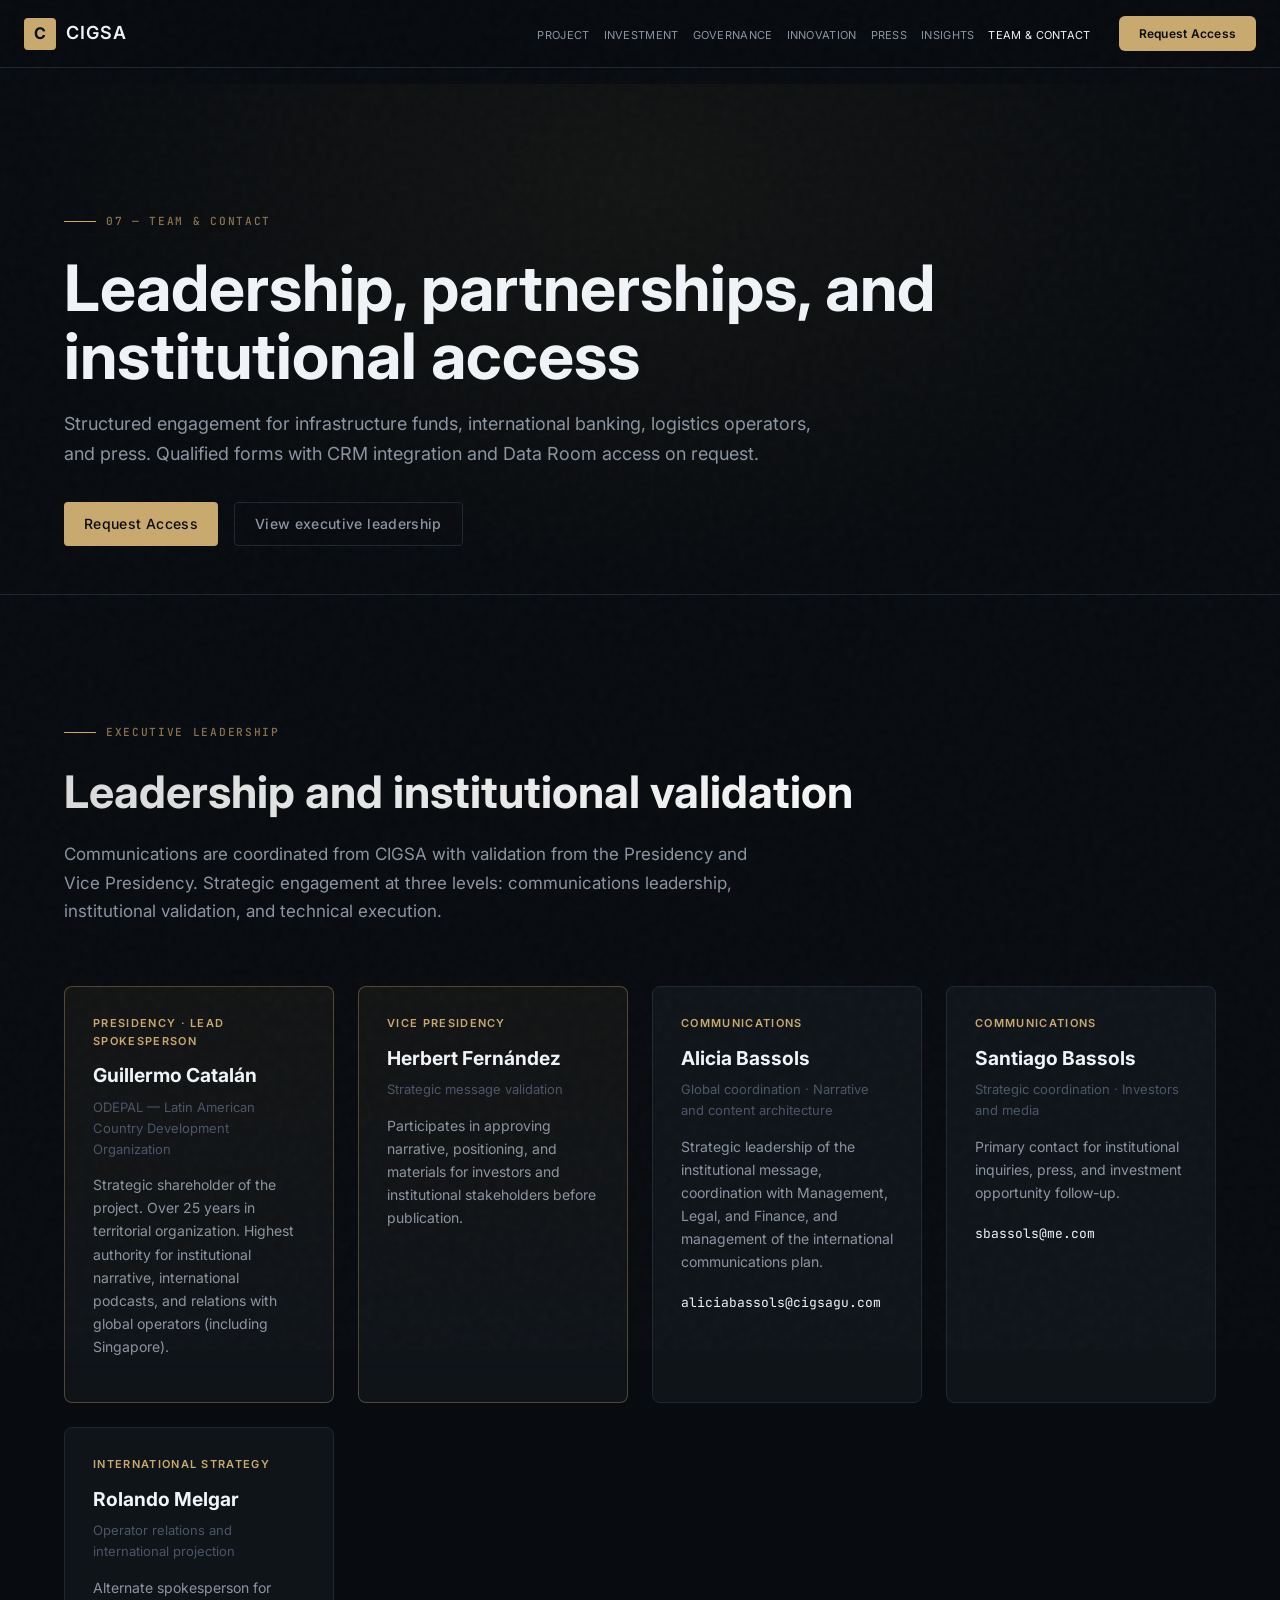
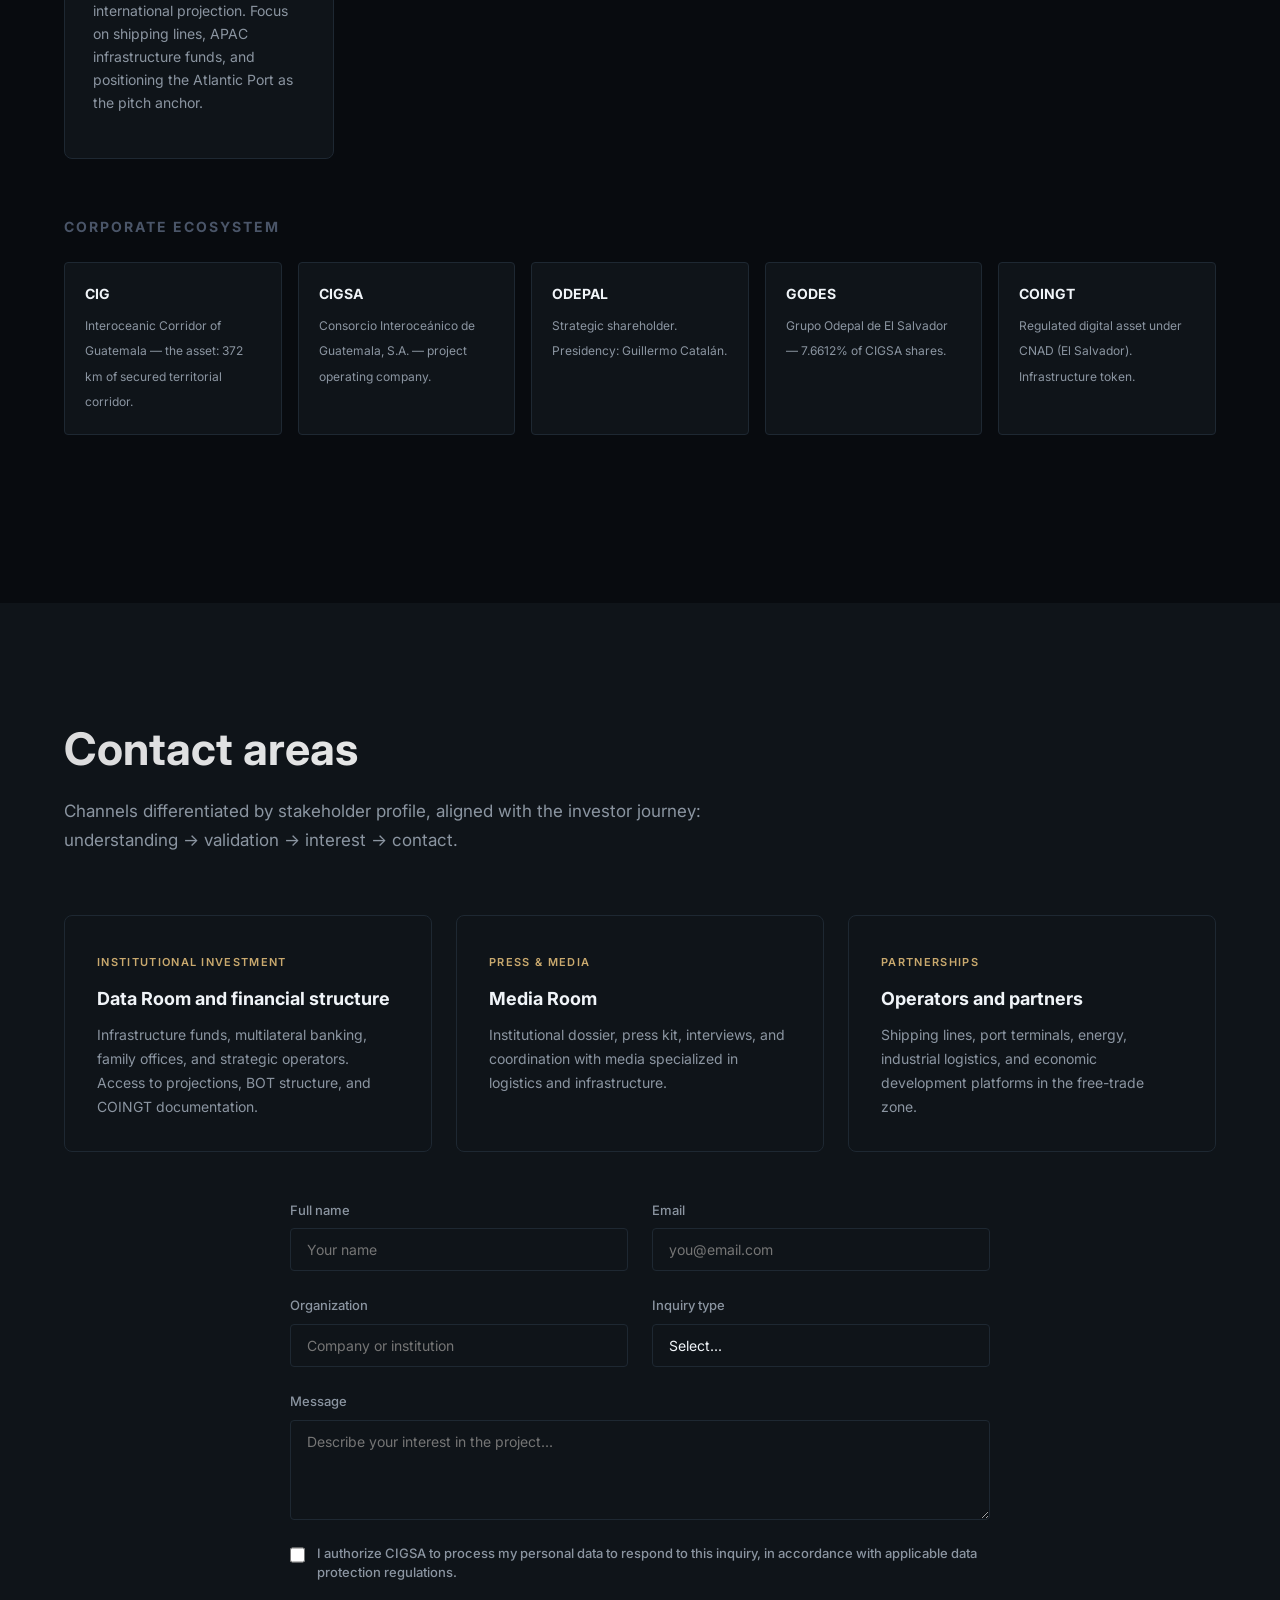
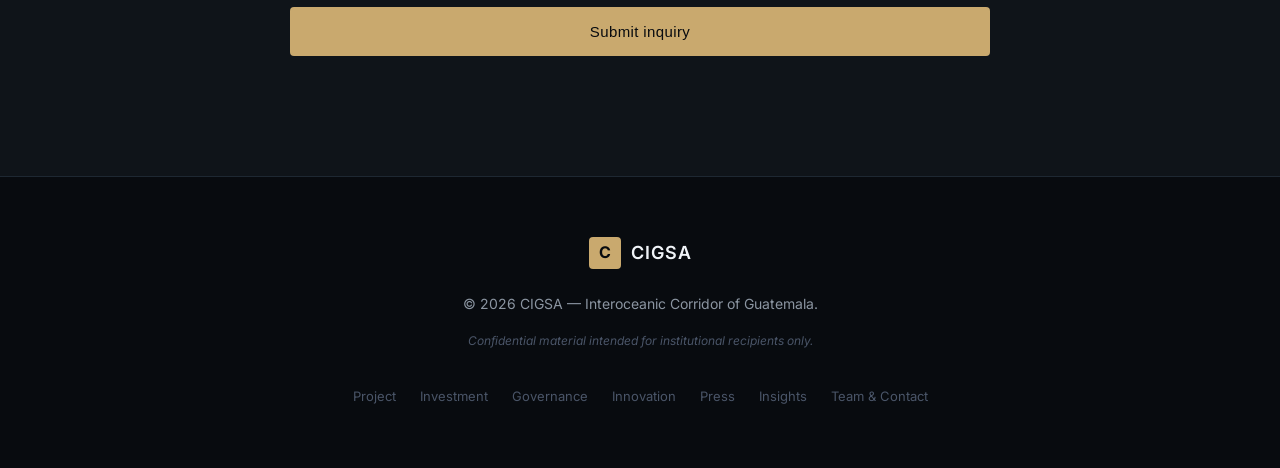
==== commit 6e7169e4: "Add files via upload" ====
--- a/equipo-contacto.html
+++ b/equipo-contacto.html
@@ -3,7 +3,7 @@
 <head>
     <meta charset="UTF-8">
     <meta name="viewport" content="width=device-width, initial-scale=1.0">
-    <title>TEAM & CONTACT — CIGSA</title>
+    <title>Team & Contact — CIGSA</title>
     <link rel="stylesheet" href="styles.css">
     <link href="https://fonts.googleapis.com/css2?family=Inter:wght@300;400;500;600;700&family=JetBrains+Mono:wght@400;500;700&display=swap" rel="stylesheet">
 </head>
@@ -16,19 +16,19 @@
             </a>
             <div class="nav-menu">
             <ul class="nav-links">
-                <li><a href="proyecto.html">PROYECTO</a></li>
+                <li><a href="proyecto.html">PROJECT</a></li>
                 <li><a href="inversion.html">INVESTMENT</a></li>
-                <li><a href="gobernanza.html">GOBERNANZA</a></li>
+                <li><a href="gobernanza.html">GOVERNANCE</a></li>
                 <li><a href="innovacion.html">INNOVATION</a></li>
-                <li><a href="PRESS.html">PRESS</a></li>
+                <li><a href="prensa.html">PRESS</a></li>
                 <li><a href="insights.html">INSIGHTS</a></li>
                 <li><a href="equipo-contacto.html" class="active">TEAM & CONTACT</a></li>
             </ul>
-            <div class="nav-right">
+            <div class="nav-right">
 <a href="equipo-contacto.html" class="btn-investor">Request Access</a>
             </div>
             </div>
-            <button class="mobile-toggle" aria-label="Menú">
+            <button class="mobile-toggle" aria-label="Menu">
                 <span></span><span></span><span></span>
             </button>
         </div>
@@ -38,77 +38,77 @@
         <section class="page-hero">
             <div class="container">
                 <p class="section-tag">07 — TEAM & CONTACT</p>
-                <h1>Liderazgo, alianzas y acceso institucional</h1>
-                <p class="hero-subtitle">Interlocución estructurada para fondos de infraestructura, banca internacional, operadores logísticos y PRESS. Formularios cualificados con integración CRM y acceso al Data Room bajo solicitud.</p>
+                <h1>Leadership, partnerships, and institutional access</h1>
+                <p class="hero-subtitle">Structured engagement for infrastructure funds, international banking, logistics operators, and press. Qualified forms with CRM integration and Data Room access on request.</p>
                 <div class="hero-buttons">
                     <a href="#contactForm" class="btn btn-primary">Request Access</a>
-                    <a href="#liderazgo" class="btn btn-outline">Ver liderazgo ejecutivo</a>
+                    <a href="#liderazgo" class="btn btn-outline">View executive leadership</a>
                 </div>
             </div>
         </section>
 
         <section class="section" id="liderazgo">
             <div class="container">
-                <p class="section-tag">LIDERAZGO EJECUTIVO</p>
-                <h2>Dirección y validación institucional</h2>
-                <p class="section-desc">La comunicación se coordina desde CIGSA con validación de Presidencia y Vicepresidencia. Interlocución estratégica en tres niveles: dirección de comunicación, validación institucional y ejecución técnica.</p>
+                <p class="section-tag">EXECUTIVE LEADERSHIP</p>
+                <h2>Leadership and institutional validation</h2>
+                <p class="section-desc">Communications are coordinated from CIGSA with validation from the Presidency and Vice Presidency. Strategic engagement at three levels: communications leadership, institutional validation, and technical execution.</p>
 
                 <div class="leadership-grid">
                     <article class="leader-card featured">
-                        <span class="leader-role">Presidencia · Vocero principal</span>
+                        <span class="leader-role">Presidency · Lead spokesperson</span>
                         <h3>Guillermo Catalán</h3>
-                        <span class="leader-title">ODEPAL — Organización Desarrollo País Latinoamérica</span>
-                        <p>Accionista estratégico del proyecto. Más de 25 años de trayectoria en organización territorial. Máxima autoridad para narrativa institucional, podcasts internacionales y relación con operadores globales (incl. Singapur).</p>
+                        <span class="leader-title">ODEPAL — Latin American Country Development Organization</span>
+                        <p>Strategic shareholder of the project. Over 25 years in territorial organization. Highest authority for institutional narrative, international podcasts, and relations with global operators (including Singapore).</p>
                     </article>
                     <article class="leader-card featured">
-                        <span class="leader-role">Vicepresidencia</span>
+                        <span class="leader-role">Vice Presidency</span>
                         <h3>Herbert Fernández</h3>
-                        <span class="leader-title">Validación de mensajes estratégicos</span>
-                        <p>Participa en la aprobación de narrativa, posicionamiento y materiales de cara a inversores y actores institucionales antes de publicación.</p>
+                        <span class="leader-title">Strategic message validation</span>
+                        <p>Participates in approving narrative, positioning, and materials for investors and institutional stakeholders before publication.</p>
                     </article>
                     <article class="leader-card">
-                        <span class="leader-role">Dirección de comunicación</span>
+                        <span class="leader-role">Communications</span>
                         <h3>Alicia Bassols</h3>
-                        <span class="leader-title">Coordinación global · Narrativa y arquitectura de contenidos</span>
-                        <p>Liderazgo estratégico del mensaje institucional, coordinación con Dirección, Legal y Finanzas, y gestión del plan de comunicación internacional.</p>
+                        <span class="leader-title">Global coordination · Narrative and content architecture</span>
+                        <p>Strategic leadership of the institutional message, coordination with Management, Legal, and Finance, and management of the international communications plan.</p>
                         <a href="mailto:aliciabassols@cigsagu.com" class="leader-contact">aliciabassols@cigsagu.com</a>
                     </article>
                     <article class="leader-card">
-                        <span class="leader-role">Dirección de comunicación</span>
+                        <span class="leader-role">Communications</span>
                         <h3>Santiago Bassols</h3>
-                        <span class="leader-title">Coordinación estratégica · Relación con inversores y medios</span>
-                        <p>Interlocución principal para consultas institucionales, PRESS y seguimiento de oportunidades de INVESTMENT.</p>
+                        <span class="leader-title">Strategic coordination · Investors and media</span>
+                        <p>Primary contact for institutional inquiries, press, and investment opportunity follow-up.</p>
                         <a href="mailto:sbassols@me.com" class="leader-contact">sbassols@me.com</a>
                     </article>
                     <article class="leader-card">
-                        <span class="leader-role">Estrategia internacional</span>
+                        <span class="leader-role">International strategy</span>
                         <h3>Rolando Melgar</h3>
-                        <span class="leader-title">Relación con operadores y proyección internacional</span>
-                        <p>Vocero alternativo para proyección internacional. Enfoque en armadores, fondos de infraestructura APAC y posicionamiento del Puerto del Atlántico como ancla del pitch.</p>
-                    </article>
-                </div>
-
-                <h3 class="bot-title" style="margin-bottom: 24px;">Ecosistema corporativo</h3>
+                        <span class="leader-title">Operator relations and international projection</span>
+                        <p>Alternate spokesperson for international projection. Focus on shipping lines, APAC infrastructure funds, and positioning the Atlantic Port as the pitch anchor.</p>
+                    </article>
+                </div>
+
+                <h3 class="bot-title" style="margin-bottom: 24px;">Corporate ecosystem</h3>
                 <div class="ecosystem-grid">
                     <div class="ecosystem-card">
                         <strong>CIG</strong>
-                        <span>Corredor Interoceánico de Guatemala — el activo: 372 km de franja territorial asegurada.</span>
+                        <span>Interoceanic Corridor of Guatemala — the asset: 372 km of secured territorial corridor.</span>
                     </div>
                     <div class="ecosystem-card">
                         <strong>CIGSA</strong>
-                        <span>Consorcio Interoceánico de Guatemala, S.A. — sociedad operadora del proyecto.</span>
+                        <span>Consorcio Interoceánico de Guatemala, S.A. — project operating company.</span>
                     </div>
                     <div class="ecosystem-card">
                         <strong>ODEPAL</strong>
-                        <span>Accionista estratégico. Presidencia: Guillermo Catalán.</span>
+                        <span>Strategic shareholder. Presidency: Guillermo Catalán.</span>
                     </div>
                     <div class="ecosystem-card">
                         <strong>GODES</strong>
-                        <span>Grupo Odepal de El Salvador — 7.6612% de acciones de CIGSA.</span>
+                        <span>Grupo Odepal de El Salvador — 7.6612% of CIGSA shares.</span>
                     </div>
                     <div class="ecosystem-card">
                         <strong>COINGT</strong>
-                        <span>Activo digital regulado bajo CNAD (El Salvador). Token de infraestructura.</span>
+                        <span>Regulated digital asset under CNAD (El Salvador). Infrastructure token.</span>
                     </div>
                 </div>
             </div>
@@ -116,62 +116,62 @@
 
         <section class="section section-dark">
             <div class="container">
-                <h2>Áreas de contacto</h2>
-                <p class="section-desc">Canales diferenciados según perfil de interlocutor, alineados con el recorrido del inversor: comprensión → validación → interés → contacto.</p>
+                <h2>Contact areas</h2>
+                <p class="section-desc">Channels differentiated by stakeholder profile, aligned with the investor journey: understanding → validation → interest → contact.</p>
 
                 <div class="team-grid">
                     <article class="team-card">
-                        <span class="card-meta">INVESTMENT INSTITUCIONAL</span>
-                        <h3>Data Room y estructura financiera</h3>
-                        <p class="team-detail">Fondos de infraestructura, banca multilateral, family offices y operadores estratégicos. Acceso a proyecciones, estructura BOT y documentación COINGT.</p>
+                        <span class="card-meta">INSTITUTIONAL INVESTMENT</span>
+                        <h3>Data Room and financial structure</h3>
+                        <p class="team-detail">Infrastructure funds, multilateral banking, family offices, and strategic operators. Access to projections, BOT structure, and COINGT documentation.</p>
                     </article>
                     <article class="team-card">
-                        <span class="card-meta">PRESS Y MEDIOS</span>
+                        <span class="card-meta">PRESS & MEDIA</span>
                         <h3>Media Room</h3>
-                        <p class="team-detail">Dossier institucional, press kit, entrevistas y coordinación con medios especializados en logística e infraestructura.</p>
+                        <p class="team-detail">Institutional dossier, press kit, interviews, and coordination with media specialized in logistics and infrastructure.</p>
                     </article>
                     <article class="team-card">
-                        <span class="card-meta">ALIANZAS</span>
-                        <h3>Operadores y partners</h3>
-                        <p class="team-detail">Armadores, terminales portuarias, energía, logística industrial y plataformas de desarrollo económico en zona franca.</p>
+                        <span class="card-meta">PARTNERSHIPS</span>
+                        <h3>Operators and partners</h3>
+                        <p class="team-detail">Shipping lines, port terminals, energy, industrial logistics, and economic development platforms in the free-trade zone.</p>
                     </article>
                 </div>
 
                 <form class="contact-form" id="contactForm">
                     <div class="form-group">
-                        <label>Nombre completo</label>
-                        <input type="text" placeholder="Su nombre" required>
+                        <label>Full name</label>
+                        <input type="text" placeholder="Your name" required>
                     </div>
                     <div class="form-group">
                         <label>Email</label>
-                        <input type="email" placeholder="su@email.com" required>
-                    </div>
-                    <div class="form-group">
-                        <label>Organización</label>
-                        <input type="text" placeholder="Empresa o institución">
-                    </div>
-                    <div class="form-group">
-                        <label>Tipo de consulta</label>
+                        <input type="email" placeholder="you@email.com" required>
+                    </div>
+                    <div class="form-group">
+                        <label>Organization</label>
+                        <input type="text" placeholder="Company or institution">
+                    </div>
+                    <div class="form-group">
+                        <label>Inquiry type</label>
                         <select required>
-                            <option value="">Seleccionar...</option>
-                            <option>Inversor institucional / Data Room</option>
-                            <option>Partner estratégico / Operador</option>
-                            <option>PRESS / Medios</option>
-                            <option>Embajada / Institución</option>
-                            <option>Otro</option>
+                            <option value="">Select...</option>
+                            <option>Institutional investor / Data Room</option>
+                            <option>Strategic partner / Operator</option>
+                            <option>Press / Media</option>
+                            <option>Embassy / Institution</option>
+                            <option>Other</option>
                         </select>
                     </div>
                     <div class="form-group full-width">
-                        <label>Mensaje</label>
-                        <textarea rows="4" placeholder="Describa su interés en el proyecto..."></textarea>
+                        <label>Message</label>
+                        <textarea rows="4" placeholder="Describe your interest in the project..."></textarea>
                     </div>
                     <div class="form-group full-width">
                         <label class="checkbox-label">
                             <input type="checkbox" required>
-                            <span>Autorizo a CIGSA a procesar mis datos personales para responder a esta consulta, conforme a la normativa aplicable de protección de datos.</span>
+                            <span>I authorize CIGSA to process my personal data to respond to this inquiry, in accordance with applicable data protection regulations.</span>
                         </label>
                     </div>
-                    <button type="submit" class="btn btn-primary btn-submit">Enviar consulta</button>
+                    <button type="submit" class="btn btn-primary btn-submit">Submit inquiry</button>
                 </form>
             </div>
         </section>
@@ -183,19 +183,19 @@
                 <span class="logo-icon">C</span>
                 <span class="logo-text">CIGSA</span>
             </div>
-            <p class="footer-copy">© 2026 CIGSA — Corredor Interoceánico de Guatemala.</p>
-            <p class="footer-disclaimer">Material confidencial destinado a destinatarios institucionales.</p>
+            <p class="footer-copy">© 2026 CIGSA — Interoceanic Corridor of Guatemala.</p>
+            <p class="footer-disclaimer">Confidential material intended for institutional recipients only.</p>
             <ul class="footer-links">
-                <li><a href="proyecto.html">Proyecto</a></li>
-                <li><a href="inversion.html">INVESTMENT</a></li>
-                <li><a href="gobernanza.html">Gobernanza</a></li>
-                <li><a href="innovacion.html">INNOVATION</a></li>
-                <li><a href="PRESS.html">PRESS</a></li>
+                <li><a href="proyecto.html">Project</a></li>
+                <li><a href="inversion.html">Investment</a></li>
+                <li><a href="gobernanza.html">Governance</a></li>
+                <li><a href="innovacion.html">Innovation</a></li>
+                <li><a href="prensa.html">Press</a></li>
                 <li><a href="insights.html">Insights</a></li>
-                <li><a href="equipo-contacto.html">TEAM & CONTACT</a></li>
+                <li><a href="equipo-contacto.html">Team & Contact</a></li>
             </ul>
         </div>
-    </footer>
+    </footer>
 <script src="script.js"></script>
 </body>
 </html>
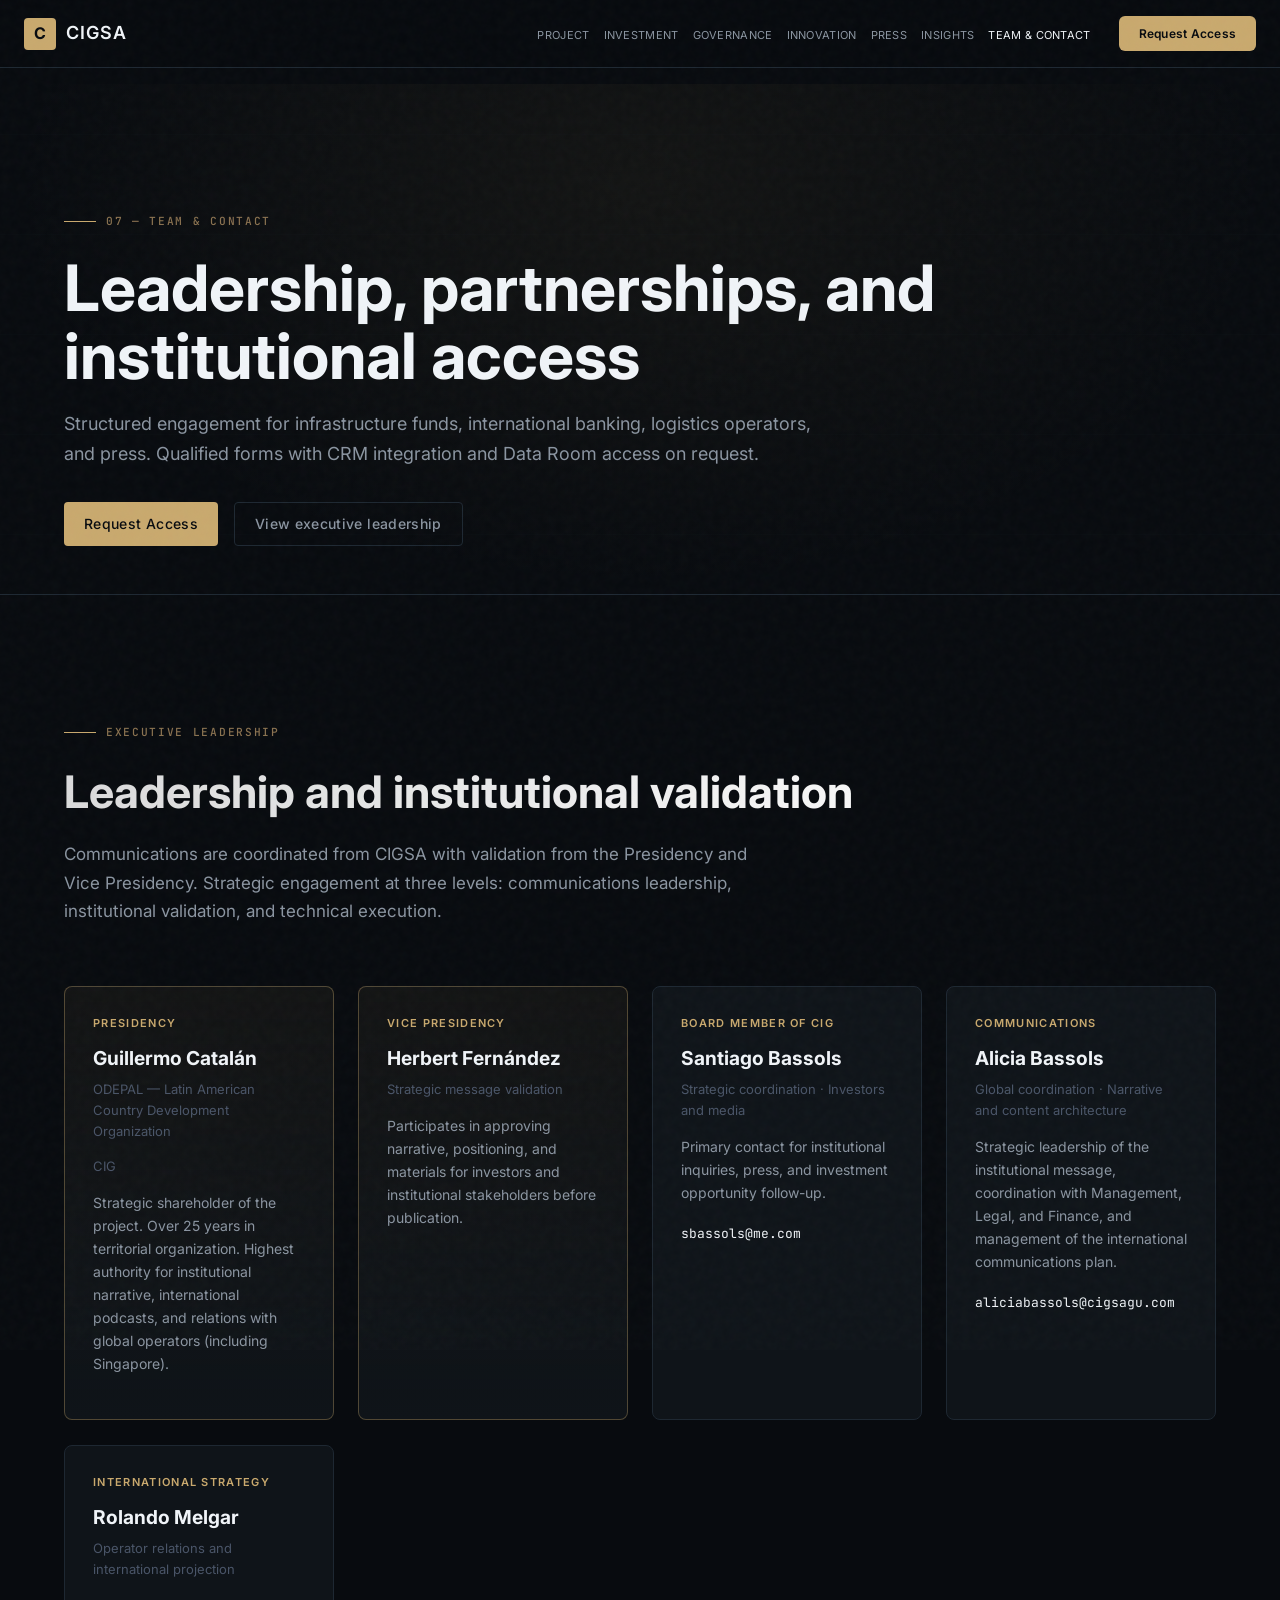
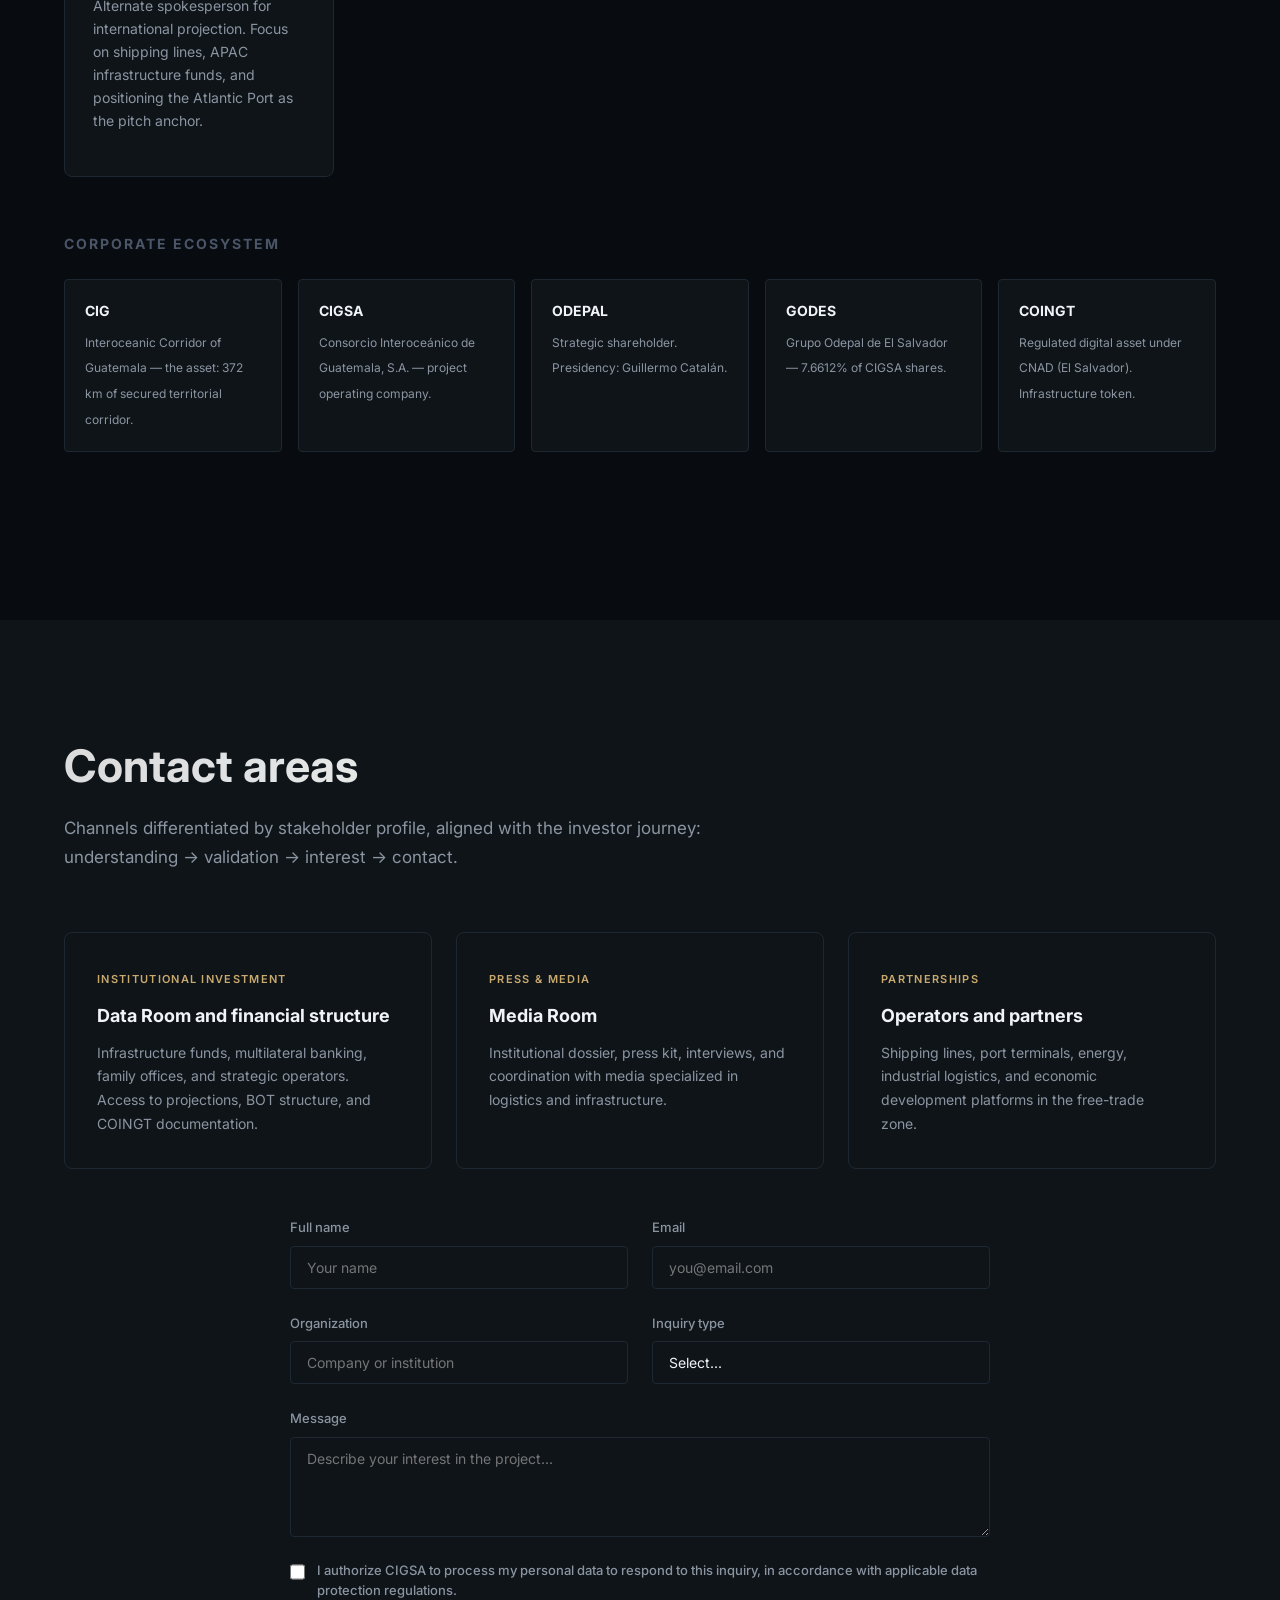
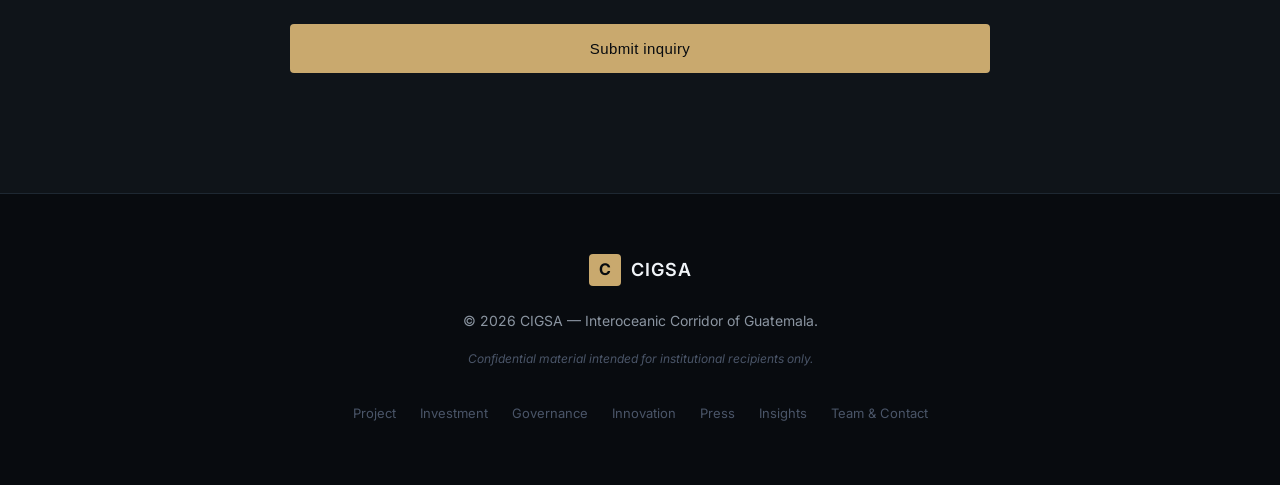
==== commit 397c4527: "Update equipo-contacto.html" ====
--- a/equipo-contacto.html
+++ b/equipo-contacto.html
@@ -55,9 +55,10 @@
 
                 <div class="leadership-grid">
                     <article class="leader-card featured">
-                        <span class="leader-role">Presidency · Lead spokesperson</span>
+                        <span class="leader-role">Presidency</span>
                         <h3>Guillermo Catalán</h3>
                         <span class="leader-title">ODEPAL — Latin American Country Development Organization</span>
+                        <span class="leader-title">CIG</span>
                         <p>Strategic shareholder of the project. Over 25 years in territorial organization. Highest authority for institutional narrative, international podcasts, and relations with global operators (including Singapore).</p>
                     </article>
                     <article class="leader-card featured">
@@ -65,6 +66,13 @@
                         <h3>Herbert Fernández</h3>
                         <span class="leader-title">Strategic message validation</span>
                         <p>Participates in approving narrative, positioning, and materials for investors and institutional stakeholders before publication.</p>
+                    </article>
+                    <article class="leader-card">
+                       <span class="leader-role">Board Member of CIG</span>
+                        <h3>Santiago Bassols</h3>
+                        <span class="leader-title">Strategic coordination · Investors and media</span>
+                        <p>Primary contact for institutional inquiries, press, and investment opportunity follow-up.</p>
+                        <a href="mailto:sbassols@me.com" class="leader-contact">sbassols@me.com</a>
                     </article>
                     <article class="leader-card">
                         <span class="leader-role">Communications</span>
@@ -72,13 +80,6 @@
                         <span class="leader-title">Global coordination · Narrative and content architecture</span>
                         <p>Strategic leadership of the institutional message, coordination with Management, Legal, and Finance, and management of the international communications plan.</p>
                         <a href="mailto:aliciabassols@cigsagu.com" class="leader-contact">aliciabassols@cigsagu.com</a>
-                    </article>
-                    <article class="leader-card">
-                        <span class="leader-role">Communications</span>
-                        <h3>Santiago Bassols</h3>
-                        <span class="leader-title">Strategic coordination · Investors and media</span>
-                        <p>Primary contact for institutional inquiries, press, and investment opportunity follow-up.</p>
-                        <a href="mailto:sbassols@me.com" class="leader-contact">sbassols@me.com</a>
                     </article>
                     <article class="leader-card">
                         <span class="leader-role">International strategy</span>
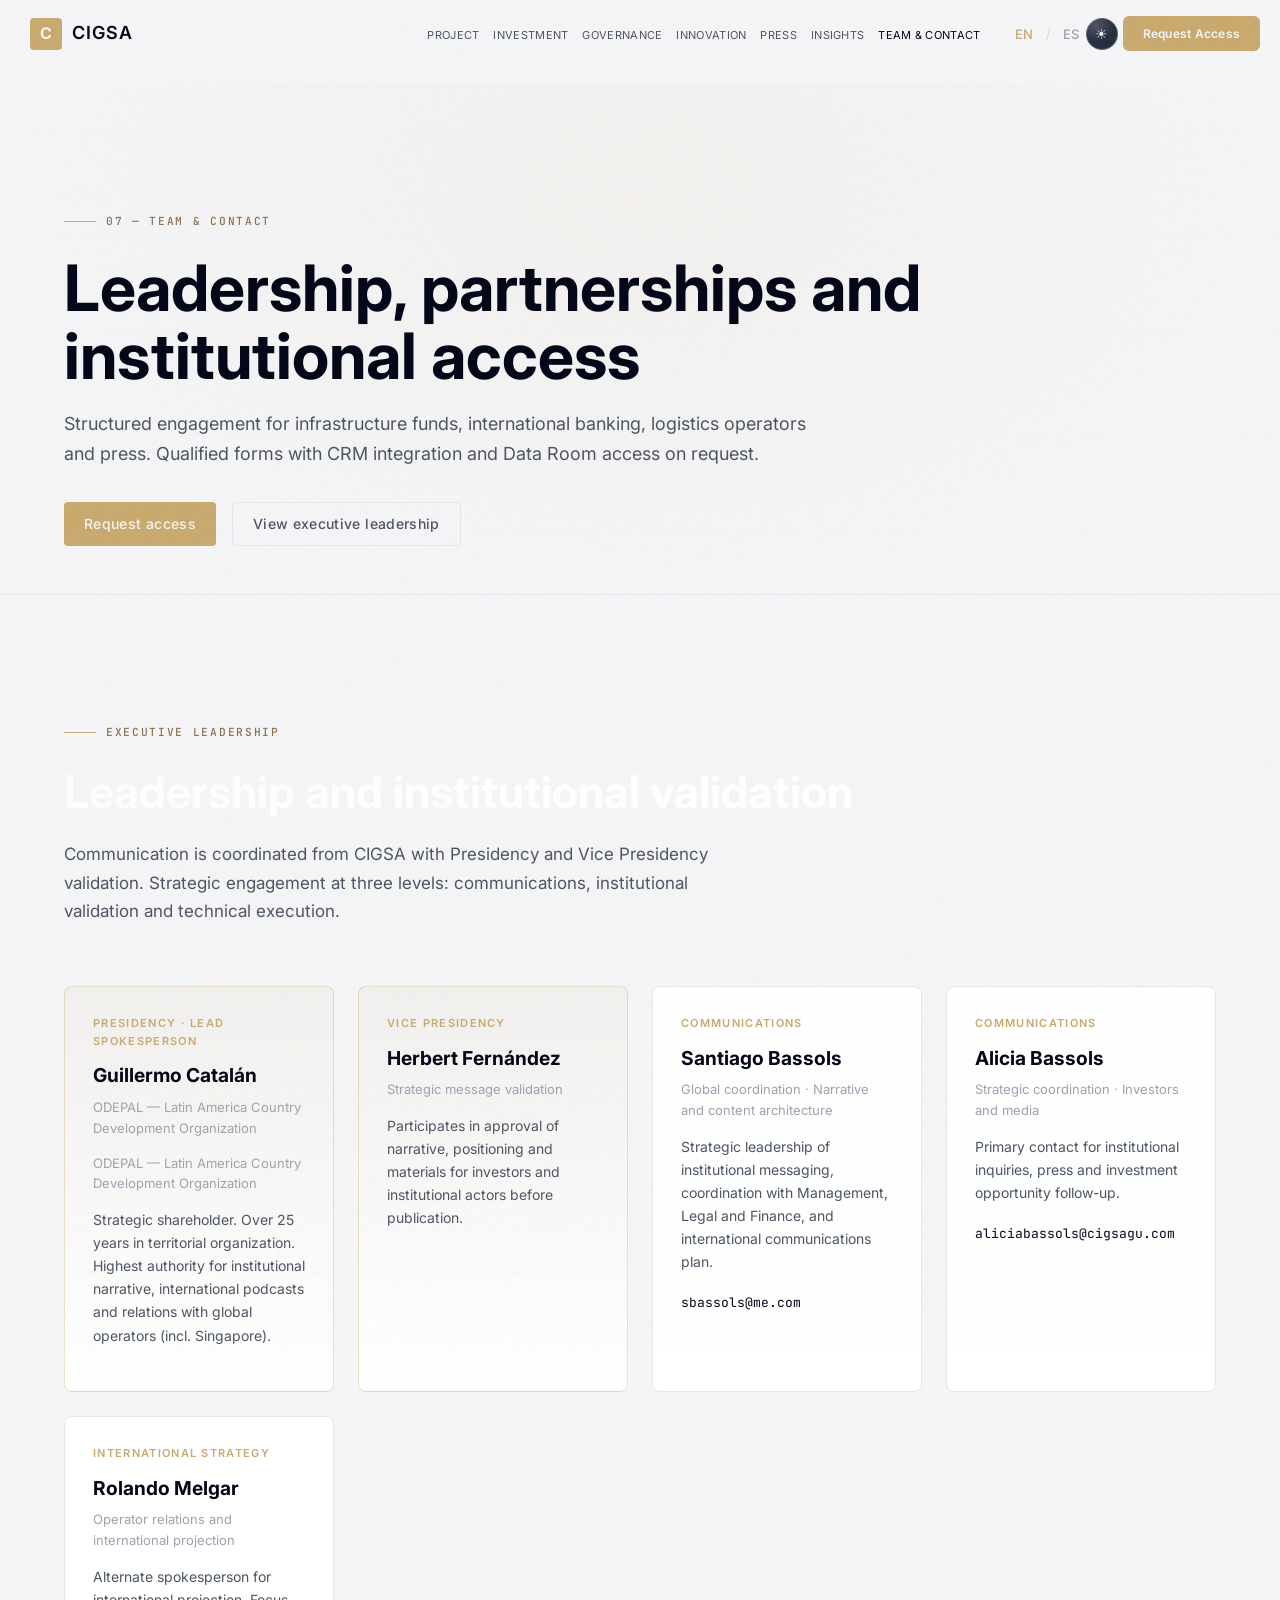
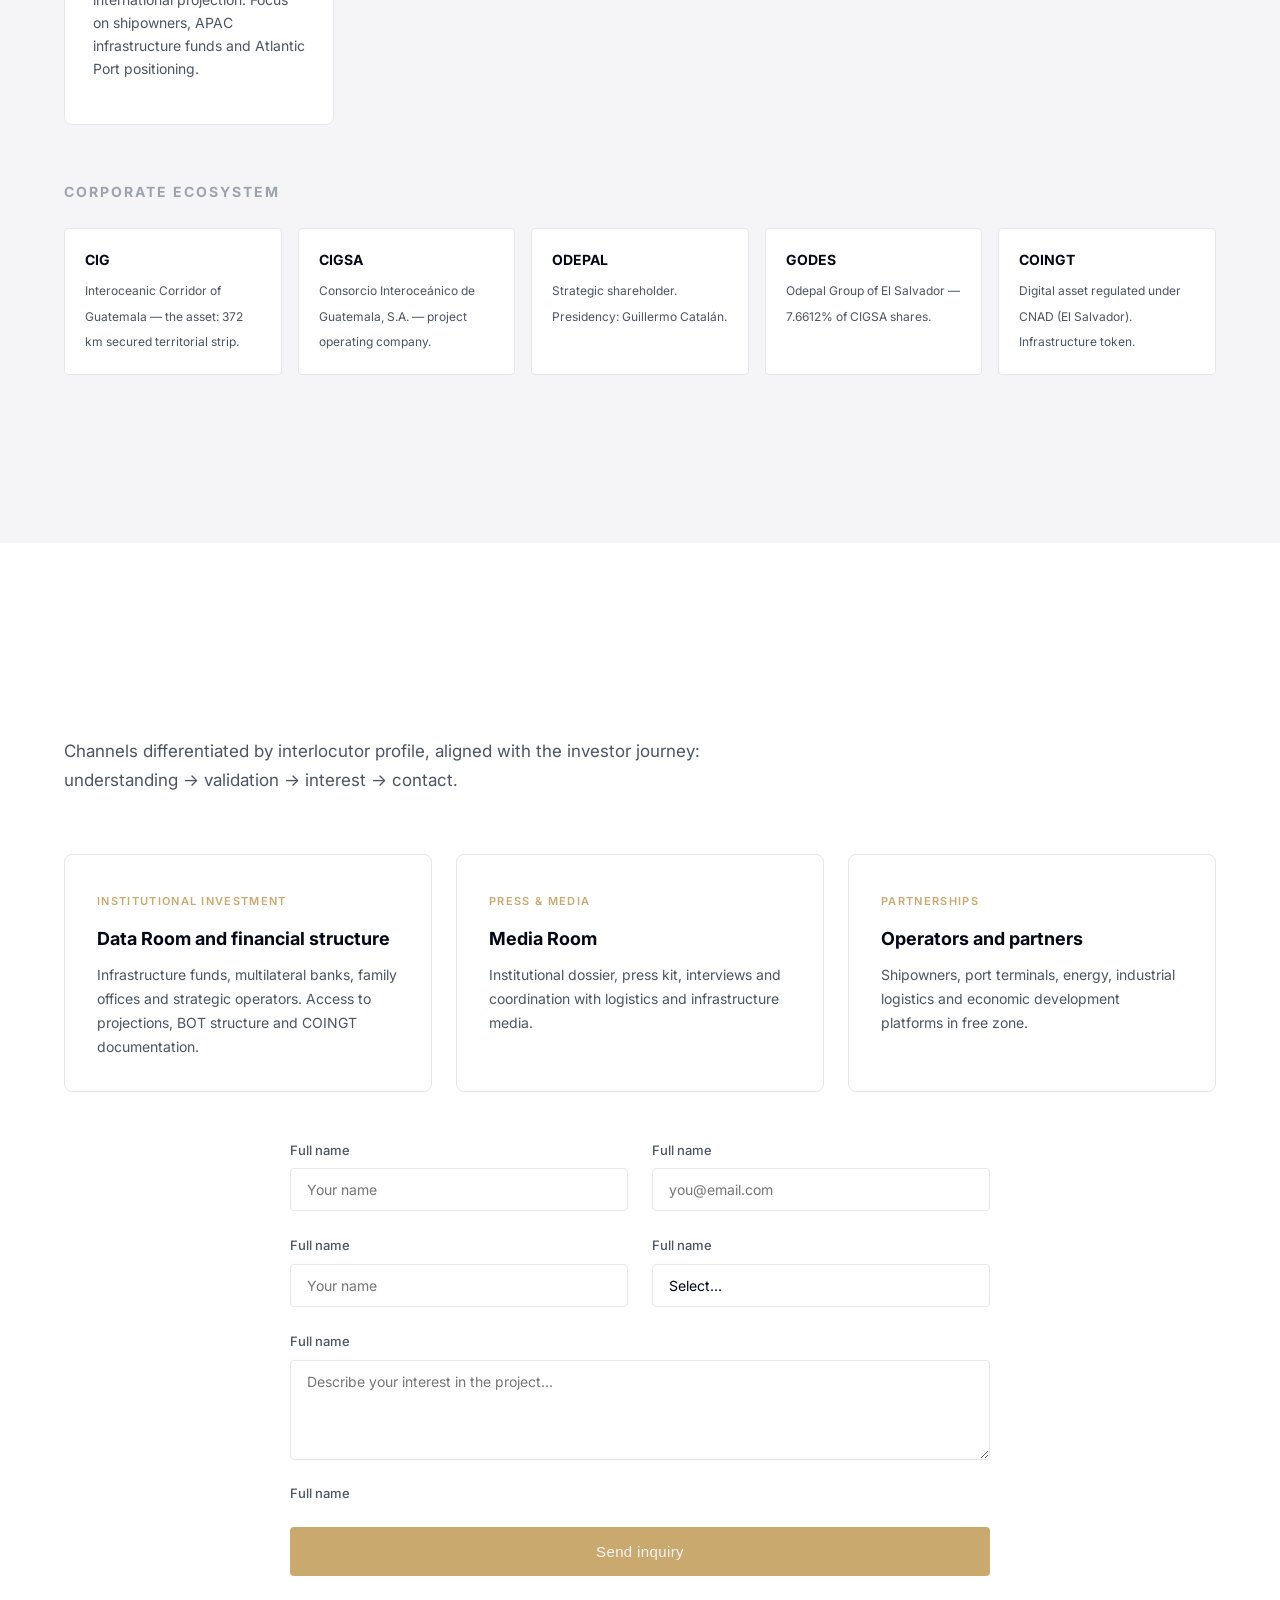
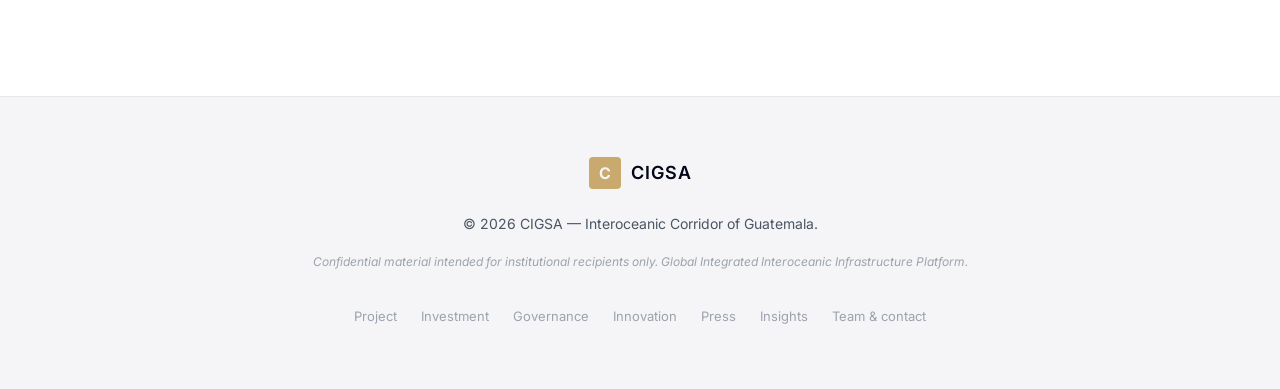
==== commit 4ca055e1: "Add files via upload" ====
--- a/equipo-contacto.html
+++ b/equipo-contacto.html
@@ -25,7 +25,16 @@
                 <li><a href="equipo-contacto.html" class="active">TEAM & CONTACT</a></li>
             </ul>
             <div class="nav-right">
-<a href="equipo-contacto.html" class="btn-investor">Request Access</a>
+                <div class="lang-switch" aria-label="Language">
+                    <button class="lang-btn" type="button" data-lang="en" aria-pressed="true">EN</button>
+                    <span class="lang-sep">/</span>
+                    <button class="lang-btn" type="button" data-lang="es" aria-pressed="false">ES</button>
+                </div>
+                <button class="theme-toggle" type="button" aria-label="Toggle light/dark theme">
+                    <span class="theme-toggle__icon theme-toggle__icon--sun" aria-hidden="true">☀</span>
+                    <span class="theme-toggle__icon theme-toggle__icon--moon" aria-hidden="true">☾</span>
+                </button>
+                <a href="equipo-contacto.html" class="btn-investor">Request Access</a>
             </div>
             </div>
             <button class="mobile-toggle" aria-label="Menu">
@@ -197,6 +206,9 @@
             </ul>
         </div>
     </footer>
+<script src="translations.js"></script>
+<script src="translations-pages.js"></script>
+<script src="i18n.js"></script>
 <script src="script.js"></script>
 </body>
 </html>
--- a/styles.css
+++ b/styles.css
@@ -27,6 +27,18 @@
     --transition: all 0.2s cubic-bezier(0.4, 0, 0.2, 1);
 }
 
+[data-theme="light"] {
+    --bg-primary: #f5f5f7;
+    --bg-secondary: #ffffff;
+    --bg-card: #ffffff;
+    --bg-card-hover: #f3f4f6;
+    --text-primary: #020617;
+    --text-secondary: #4b5563;
+    --text-muted: #9ca3af;
+    --border: #e5e7eb;
+    --border-light: #e5e7eb;
+}
+
 html {
     scroll-behavior: smooth;
 }
@@ -52,9 +64,6 @@
     left: 0;
     right: 0;
     z-index: 1000;
-    background: rgba(8, 11, 15, 0.85);
-    backdrop-filter: blur(20px);
-    border-bottom: 1px solid var(--border);
     padding: 16px 0;
     transition: background 0.35s ease, border-color 0.35s ease;
 }
@@ -74,14 +83,40 @@
     border-bottom-color: transparent;
 }
 
+.navbar--ecosystem {
+  background-color: #00c9a700 !important;
+}
+
+
+.nav-container--ecosystem {
+   
+}
+
+.nav-logo--ecosystem img {
+    display: block;
+    height: 36px;
+    width: auto;
+    max-width: 160px;
+    object-fit: contain;
+    margin-left: 30px;
+}
+
+.navbar--ecosystem .lang-btn {
+    color: rgba(240, 246, 252, 0.75);
+}
+
+.navbar--ecosystem .lang-btn.active {
+    color: var(--accent);
+}
+
+.navbar--ecosystem .lang-sep {
+    color: rgba(240, 246, 252, 0.45);
+}
+
 .nav-container {
-    max-width: 1360px;
-    margin: 0 auto;
-    padding: 0 24px;
-    display: flex;
-    position: relative;
-    align-items: center;
-    justify-content: space-between;
+    width: 100%;
+    display: flex;
+    justify-content: end;
 }
 
 .nav-logo {
@@ -90,6 +125,7 @@
     gap: 10px;
     text-decoration: none;
     color: inherit;
+    margin-left: 30px;
 }
 
 .logo-icon {
@@ -145,7 +181,7 @@
 .nav-right {
     display: flex;
     align-items: center;
-    gap: 20px;
+    margin-right: 20px;
 }
 
 .lang-switch {
@@ -181,6 +217,61 @@
 .lang-sep {
     opacity: 0.35;
     user-select: none;
+}
+
+.theme-toggle {
+    position: relative;
+    display: inline-flex;
+    align-items: center;
+    justify-content: center;
+    width: 32px;
+    height: 32px;
+    border-radius: 999px;
+    border: 1px solid rgba(148, 163, 184, 0.4);
+    background: radial-gradient(circle at 30% 20%, rgba(248, 250, 252, 0.2), transparent 55%), rgba(15, 23, 42, 0.9);
+    cursor: pointer;
+    padding: 0;
+    color: #e5e7eb;
+    transition: background 0.25s ease, border-color 0.25s ease, transform 0.2s ease, box-shadow 0.25s ease;
+}
+
+.theme-toggle:hover {
+    border-color: rgba(248, 250, 252, 0.7);
+    box-shadow: 0 0 0 1px rgba(15, 23, 42, 0.8), 0 0 0 4px rgba(148, 163, 184, 0.35);
+}
+
+.theme-toggle__icon {
+    font-size: 14px;
+    line-height: 1;
+    position: absolute;
+    opacity: 0;
+    transform: scale(0.7);
+    transition: opacity 0.25s ease, transform 0.25s ease;
+}
+
+.theme-toggle__icon--moon {
+    opacity: 1;
+    transform: scale(1);
+}
+
+[data-theme="light"] .theme-toggle__icon--sun {
+    opacity: 1;
+    transform: scale(1);
+}
+
+[data-theme="light"] .theme-toggle__icon--moon {
+    opacity: 0;
+    transform: scale(0.7);
+}
+
+html:not([data-theme="light"]) .theme-toggle__icon--sun {
+    opacity: 0;
+    transform: scale(0.7);
+}
+
+html:not([data-theme="light"]) .theme-toggle__icon--moon {
+    opacity: 1;
+    transform: scale(1);
 }
 
 .btn-investor {
@@ -198,6 +289,7 @@
     text-decoration: none;
     letter-spacing: 0.02em;
     white-space: nowrap;
+    margin-left: 5px;
 }
 
 .btn-investor:hover {
@@ -224,13 +316,12 @@
 
 /* === HERO === */
 .hero {
-    min-height: 100vh;
+    min-height: 70vh;
     display: flex;
     flex-direction: column;
     justify-content: center;
     align-items: center;
     text-align: center;
-    padding: 120px 24px 80px;
     position: relative;
     background: radial-gradient(ellipse at 50% 50%, rgba(200, 169, 96, 0.03) 0%, transparent 70%);
 }
@@ -310,6 +401,103 @@
     padding: 32px 40px 0;
     border-top-color: rgba(255, 255, 255, 0.12);
     backdrop-filter: blur(2px);
+}
+
+.hero-home .hero-stats.hero-stats--strip {
+    position: relative;
+    width: 100%;
+    max-width: min(1280px, 100%);
+    margin-top: 64px;
+    padding: 28px 20px 0;
+    border-top: 1px solid rgba(255, 255, 255, 0.12);
+    backdrop-filter: blur(2px);
+    background: transparent;
+    display: grid;
+    grid-template-columns: repeat(6, 1fr);
+    grid-template-rows: repeat(2, auto);
+    gap: 0;
+    overflow: hidden;
+}
+
+.hero-home:has(.hero-stats--strip) {
+    padding-bottom: 0;
+}
+
+.hero-stats--strip .stat {
+    position: relative;
+    display: flex;
+    align-items: center;
+    gap: 12px;
+    min-width: 0;
+    padding: 14px 16px;
+    text-align: left;
+}
+
+.hero-stats--strip .stat:nth-child(n + 7) {
+    border-top: 1px solid rgba(255, 255, 255, 0.12);
+}
+
+.hero-stats--strip .stat:not(:nth-child(6n))::after {
+    content: '';
+    position: absolute;
+    top: 22%;
+    right: 0;
+    width: 1px;
+    height: 56%;
+    background: rgba(255, 255, 255, 0.12);
+}
+
+.hero-stats--strip .stat-icon {
+    flex: 0 0 32px;
+    width: 32px;
+    height: 32px;
+    color: var(--teal);
+}
+
+.hero-stats--strip .stat-icon svg {
+    width: 100%;
+    height: 100%;
+    display: block;
+}
+
+.hero-stats--strip .stat-body {
+    display: flex;
+    flex-direction: column;
+    gap: 2px;
+    min-width: 0;
+}
+
+.hero-stats--strip .stat-value {
+    font-family: var(--font-mono);
+    font-size: clamp(0.95rem, 1.2vw, 1.5rem);
+    font-weight: 700;
+    line-height: 1.15;
+    color: var(--teal);
+    margin: 0;
+    text-shadow: 0 2px 16px rgba(0, 0, 0, 0.5);
+}
+
+.hero-stats--strip .stat-value--text {
+    font-family: var(--font-sans, 'Inter', sans-serif);
+    font-size: clamp(0.72rem, 1vw, 0.85rem);
+    font-weight: 600;
+    line-height: 1.3;
+    color: var(--teal);
+    max-width: 9rem;
+}
+
+.hero-stats--strip .stat-label {
+    font-size: 11px;
+    font-weight: 400;
+    line-height: 1.35;
+    letter-spacing: 0.02em;
+    color: rgba(255, 255, 255, 0.65);
+    text-transform: none;
+}
+
+.hero-stats--strip .stat-value.counting {
+    color: var(--teal);
+    text-shadow: 0 0 20px rgba(0, 201, 167, 0.4);
 }
 
 .hero-home .stat-value {
@@ -2228,7 +2416,7 @@
     }
 
     .nav-container {
-        flex-wrap: wrap;
+      margin-right: 30px;
     }
 
     body.nav-open {
@@ -2241,6 +2429,38 @@
         align-items: center;
     }
 
+    .hero-stats--strip {
+        grid-template-columns: repeat(3, 1fr);
+        grid-template-rows: repeat(4, auto);
+    }
+
+    .hero-stats--strip .stat:nth-child(n + 7) {
+        border-top: none;
+    }
+
+    .hero-stats--strip .stat:nth-child(n + 4) {
+        border-top: 1px solid rgba(255, 255, 255, 0.12);
+    }
+
+    .hero-stats--strip .stat:not(:nth-child(6n))::after {
+        content: none;
+    }
+
+    .hero-stats--strip .stat:not(:nth-child(3n))::after {
+        content: '';
+        position: absolute;
+        top: 22%;
+        right: 0;
+        width: 1px;
+        height: 56%;
+        background: rgba(255, 255, 255, 0.12);
+    }
+
+    .hero-home .hero-stats.hero-stats--strip {
+        margin-top: 40px;
+        padding-top: 24px;
+    }
+
     .hero h1 {
         font-size: 2rem;
     }
@@ -2320,11 +2540,6 @@
 
     .gov-value {
         font-size: 48px;
-    }
-
-    .marine-portal__grid,
-    .ecosystem-home__grid {
-        grid-template-columns: 1fr;
     }
 }
 
@@ -2335,27 +2550,178 @@
 .ecosystem-home {
     position: relative;
     z-index: 1;
+    background: radial-gradient(ellipse 120% 80% at 50% 100%, rgba(8, 40, 62, 0.95) 0%, rgba(4, 10, 18, 0.97) 55%, rgba(2, 6, 12, 0.99) 100%);
+}
+
+body.ecosystem-landing {
+    background: var(--bg-primary, #040a12);
+}
+
+/* — Hero (full viewport) — */
+.ecosystem-hero {
+    position: relative;
+    z-index: 2;
     display: flex;
     align-items: center;
     justify-content: center;
-    min-height: 100vh;
-    min-height: 100dvh;
-    padding: 48px 16px 32px;
-    background: radial-gradient(ellipse 120% 80% at 50% 100%, rgba(8, 40, 62, 0.95) 0%, rgba(4, 10, 18, 0.97) 55%, rgba(2, 6, 12, 0.99) 100%);
-}
-
-body.ecosystem-landing {
-    background: var(--bg-primary, #040a12);
-}
-
-.ecosystem-home__title {
-    font-size: clamp(1.6rem, 4vw, 2.1rem);
-    margin-bottom: 12px;
-    background: linear-gradient(90deg, #e8f4fc, #c9a227);
-    -webkit-background-clip: text;
-    background-clip: text;
-    color: transparent;
-    line-height: 1.2;
+
+    
+
+}
+
+.ecosystem-hero__inner {
+    display: flex;
+    flex-direction: column;
+    align-items: center;
+    text-align: center;
+    max-width: 900px;
+    position: relative;
+    z-index: 1;
+    margin-top: 30px;
+}
+
+.ecosystem-hero__brand {
+    margin: 0 0 28px;
+    line-height: 0;
+}
+
+.ecosystem-hero__brand img {
+    display: block;
+    width: clamp(160px, 32vw, 260px);
+    height: auto;
+    max-height: 100px;
+    object-fit: contain;
+    object-position: center;
+}
+
+.ecosystem-hero__title {
+    margin: 0 0 32px;
+    display: flex;
+    flex-direction: column;
+    gap: 0.08em;
+    line-height: 1.05;
+}
+
+.ecosystem-hero__line {
+    display: block;
+    font-size: clamp(1.1rem, 2.4vw, 1.65rem);
+    font-weight: 300;
+    letter-spacing: 0.06em;
+    color: rgba(220, 232, 244, 0.88);
+}
+
+.ecosystem-hero__line--emphasis {
+    font-size: clamp(2rem, 5.5vw, 3.75rem);
+    font-weight: 500;
+    letter-spacing: 0.04em;
+    color: #f0f6fc;
+}
+
+.ecosystem-hero__line--gold {
+    font-size: clamp(1.15rem, 2.6vw, 1.85rem);
+    font-weight: 400;
+    letter-spacing: 0.1em;
+    color: var(--accent, #c9a96e);
+}
+
+.ecosystem-hero__tagline {
+    margin: 0 0 36px;
+    max-width: 560px;
+    font-size: clamp(0.95rem, 1.8vw, 1.1rem);
+    font-weight: 300;
+    line-height: 1.7;
+    color: rgba(200, 215, 230, 0.72);
+}
+
+.ecosystem-hero__vision {
+    margin: 0 0 8px;
+    display: flex;
+    flex-direction: column;
+    gap: 6px;
+    font-size: clamp(0.8rem, 1.4vw, 0.92rem);
+    font-weight: 500;
+    letter-spacing: 0.14em;
+    text-transform: uppercase;
+    color: rgba(201, 169, 110, 0.75);
+}
+
+.ecosystem-hero__scroll {
+    display: flex;
+    flex-direction: column;
+    align-items: center;
+    gap: 10px;
+
+    text-decoration: none;
+    color: rgba(201, 169, 110, 0.65);
+    transition: color 0.3s ease;
+}
+
+.ecosystem-hero__scroll:hover {
+    color: var(--accent, #c9a96e);
+}
+
+.ecosystem-hero__scroll-line {
+    display: block;
+    width: 1px;
+    height:0;
+    background: linear-gradient(180deg, transparent, rgba(201, 169, 110, 0.5));
+}
+
+.ecosystem-hero__scroll-icon {
+    font-size: 1.1rem;
+    line-height: 1;
+    animation: heroScrollBounce 2.2s ease-in-out infinite;
+}
+
+@keyframes heroScrollBounce {
+    0%, 100% { transform: translateY(0); opacity: 0.5; }
+    50% { transform: translateY(6px); opacity: 1; }
+}
+
+/* — Portals (below hero) — */
+.ecosystem-portals {
+    position: relative;
+    z-index: 2;
+    padding: 30px  16px 64px;
+}
+
+.ecosystem-portals__inner {
+    width: 100%;
+    max-width: 1200px;
+    margin: 0 auto;
+}
+
+.ecosystem-portals__stats {
+    display: flex;
+    flex-wrap: wrap;
+    justify-content: center;
+    gap: clamp(28px, 6vw, 64px);
+    margin: 0 0 56px;
+    padding: 0 0 48px;
+    border-bottom: 1px solid rgba(255, 255, 255, 0.06);
+}
+
+.ecosystem-portals__stat {
+    margin: 0;
+    text-align: center;
+}
+
+.ecosystem-portals__stat-value {
+    margin: 0 0 8px;
+    font-size: clamp(2rem, 4.5vw, 3rem);
+    font-weight: 300;
+    letter-spacing: 0.02em;
+    color: #f4f8fc;
+    line-height: 1;
+}
+
+.ecosystem-portals__stat-label {
+    margin: 0;
+    font-size: 0.68rem;
+    font-weight: 500;
+    letter-spacing: 0.14em;
+    text-transform: uppercase;
+    color: rgba(201, 169, 110, 0.7);
 }
 
 .footer-ecosystem {
@@ -2368,15 +2734,162 @@
     text-align: center;
 }
 
+.ecosystem-home__footnote--footer {
+    margin: 0 0 16px;
+}
+
 .footer-ecosystem .footer-copy {
     margin: 0;
 }
 
-.marine-portal__ocean {
+.marine-portal__ocean,
+.ecosystem-bg {
     position: absolute;
     inset: 0;
     overflow: hidden;
     pointer-events: none;
+}
+
+/* — Rich institutional background — */
+.ecosystem-bg__night {
+    position: absolute;
+    inset: 0;
+    background:
+        radial-gradient(ellipse 90% 60% at 50% 45%, rgba(12, 28, 48, 0.55) 0%, transparent 65%),
+        radial-gradient(ellipse 120% 80% at 50% 100%, rgba(8, 40, 62, 0.85) 0%, rgba(4, 10, 18, 0.97) 55%, rgba(2, 6, 12, 0.99) 100%),
+        linear-gradient(180deg, #030810 0%, #050c14 40%, #040a12 100%);
+}
+
+.ecosystem-bg__satellite {
+    position: absolute;
+    inset: -15%;
+    opacity: 0.22;
+    mix-blend-mode: lighten;
+}
+
+.ecosystem-bg__satellite img {
+    width: 100%;
+    height: 100%;
+    object-fit: cover;
+    object-position: center 38%;
+    filter: saturate(0.2) brightness(0.45) contrast(1.3) hue-rotate(195deg);
+}
+
+.ecosystem-bg__map {
+    position: absolute;
+    inset: -8%;
+    opacity: 0.14;
+    mix-blend-mode: screen;
+}
+
+.ecosystem-bg__map img {
+    width: 100%;
+    height: 100%;
+    object-fit: cover;
+    object-position: center 42%;
+    filter: saturate(0.35) brightness(0.55) contrast(1.15);
+}
+
+.ecosystem-bg__grid-lines {
+    position: absolute;
+    inset: 0;
+    opacity: 0.06;
+    background-image:
+        linear-gradient(rgba(120, 180, 220, 0.5) 1px, transparent 1px),
+        linear-gradient(90deg, rgba(120, 180, 220, 0.5) 1px, transparent 1px);
+    background-size: 80px 80px;
+    mask-image: radial-gradient(ellipse 70% 60% at 50% 48%, black 20%, transparent 75%);
+}
+
+.ecosystem-bg__routes {
+    position: absolute;
+    inset: 0;
+    width: 100%;
+    height: 100%;
+    opacity: 0.55;
+}
+
+.trade-route {
+    fill: none;
+    stroke-width: 1.2;
+    stroke-linecap: round;
+    stroke-dasharray: 6 10;
+    animation: tradeRouteFlow 22s linear infinite;
+}
+
+.trade-route--atlantic,
+.trade-route--pacific {
+    stroke: rgba(100, 180, 220, 0.35);
+}
+
+.trade-route--corridor {
+    stroke: rgba(201, 169, 110, 0.75);
+    stroke-width: 2;
+    stroke-dasharray: 4 8;
+    animation-duration: 14s;
+}
+
+.trade-route--north,
+.trade-route--south {
+    stroke: rgba(80, 140, 180, 0.22);
+    animation-duration: 28s;
+    animation-direction: reverse;
+}
+
+.trade-hub {
+    fill: rgba(201, 169, 110, 0.9);
+}
+
+.trade-hub--pulse {
+    fill: none;
+    stroke: rgba(201, 169, 110, 0.45);
+    stroke-width: 1;
+    animation: tradeHubPulse 3.5s ease-in-out infinite;
+}
+
+@keyframes tradeRouteFlow {
+    to { stroke-dashoffset: -120; }
+}
+
+@keyframes tradeHubPulse {
+    0%, 100% { transform: scale(1); opacity: 0.35; }
+    50% { transform: scale(1.8); opacity: 0.08; }
+}
+
+.ecosystem-bg__particles {
+    position: absolute;
+    inset: 0;
+    z-index: 2;
+}
+
+.ecosystem-particle {
+    position: absolute;
+    border-radius: 50%;
+    background: radial-gradient(circle, rgba(201, 169, 110, 0.55) 0%, transparent 70%);
+    opacity: 0;
+    animation: ecosystemParticleDrift var(--dur, 10s) ease-in-out infinite;
+    animation-delay: var(--delay, 0s);
+}
+
+@keyframes ecosystemParticleDrift {
+    0%, 100% {
+        opacity: 0;
+        transform: translate(0, 0);
+    }
+    15% { opacity: 0.45; }
+    50% {
+        opacity: 0.25;
+        transform: translate(var(--drift-x, 10px), var(--drift-y, -20px));
+    }
+    85% { opacity: 0.1; }
+}
+
+.ecosystem-bg__vignette {
+    position: absolute;
+    inset: 0;
+    background:
+        radial-gradient(ellipse 85% 70% at 50% 45%, transparent 35%, rgba(2, 6, 12, 0.75) 100%),
+        linear-gradient(180deg, rgba(2, 6, 12, 0.55) 0%, transparent 25%, transparent 70%, rgba(2, 6, 12, 0.85) 100%);
 }
 
 .marine-wave {
@@ -2385,8 +2898,9 @@
     width: 140%;
     height: 22vh;
     border-radius: 45% 48% 42% 46%;
-    opacity: 0.35;
+    opacity: 0.18;
     filter: blur(1px);
+    z-index: 1;
 }
 
 .marine-wave--1 {
@@ -2456,46 +2970,152 @@
     to { transform: rotate(360deg); }
 }
 
-.ecosystem-home__content {
-    position: relative;
-    z-index: 2;
-    width: 100%;
-    max-width: 1100px;
-    margin: 0 auto;
-}
-
 .ecosystem-home__lead,
 .marine-portal__lead {
-    color: rgba(220, 230, 240, 0.75);
-    max-width: 720px;
-    margin-bottom: 32px;
+    color: rgba(220, 230, 240, 0.65);
+    max-width: 560px;
+    margin: 30px auto 48px;
+    text-align: center;
     line-height: 1.65;
-    font-size: 0.95rem;
+    font-size: clamp(0.9rem, 1.5vw, 1rem);
+    font-weight: 300;
+    letter-spacing: 0.02em;
 }
 
 .ecosystem-home__grid,
 .marine-portal__grid {
-    display: grid;
-    grid-template-columns: repeat(3, 1fr);
-    gap: 20px;
+    display: flex;
+    flex-direction: column;
+    gap: 6px;
 }
 
 .portal-card {
     position: relative;
     display: flex;
     flex-direction: column;
-    gap: 10px;
-    padding: 28px 22px 24px;
-    border-radius: 14px;
-    border: 1px solid rgba(100, 160, 200, 0.2);
-    background: linear-gradient(180deg, rgba(16, 36, 52, 0.85) 0%, rgba(8, 18, 28, 0.95) 100%);
+    justify-content: flex-start;
+    align-items: flex-start;
+    min-height: 85vh;
+    min-height: 85dvh;
+    padding: 0;
+    border-radius: 2px;
+    border: 1px solid rgba(255, 255, 255, 0.08);
+    background: #060a10;
     text-decoration: none;
     color: inherit;
     overflow: hidden;
-    transition: transform 0.35s cubic-bezier(0.22, 1, 0.36, 1), border-color 0.35s, box-shadow 0.35s;
+    transition: transform 0.5s cubic-bezier(0.22, 1, 0.36, 1), border-color 0.4s, box-shadow 0.4s;
     opacity: 0;
-    transform: translateY(20px);
-    animation: portalCardIn 0.7s cubic-bezier(0.22, 1, 0.36, 1) forwards;
+    transform: translateY(24px);
+    animation: portalCardIn 0.85s cubic-bezier(0.22, 1, 0.36, 1) forwards;
+}
+
+.portal-card__media {
+    position: absolute;
+    inset: 0;
+    z-index: 0;
+    transition: transform 0.8s cubic-bezier(0.22, 1, 0.36, 1), filter 0.6s ease;
+}
+
+.portal-card__media img {
+    width: 100%;
+    height: 100%;
+    object-fit: cover;
+    object-position: center;
+    transition: transform 0.8s cubic-bezier(0.22, 1, 0.36, 1), filter 0.6s ease;
+}
+
+.portal-card__media--territory img {
+    object-position: center 55%;
+    filter: saturate(1.15) hue-rotate(-18deg) brightness(0.9) contrast(1.05);
+    
+}
+
+.portal-card--ruta:hover .portal-card__media--territory img,
+.portal-card--ruta:focus-within .portal-card__media--territory img {
+    filter: saturate(1.25) hue-rotate(-22deg) brightness(0.95) contrast(1.08);
+}
+
+.portal-card__media--capital {
+    background: linear-gradient(165deg, #060c18 0%, #0f1a32 100%);
+}
+
+.portal-card__media--capital img {
+    object-position: center center;
+    filter: saturate(0.85) brightness(0.88) contrast(1.1);
+}
+
+.portal-card--coingt:hover .portal-card__media--capital img,
+.portal-card--coingt:focus-within .portal-card__media--capital img {
+    filter: saturate(0.95) brightness(0.95) contrast(1.12);
+}
+
+.portal-card__media--capital::before {
+    content: '';
+    position: absolute;
+    inset: 0;
+    z-index: 1;
+    background-image:
+        linear-gradient(rgba(255, 255, 255, 0.05) 1px, transparent 1px),
+        linear-gradient(90deg, rgba(255, 255, 255, 0.05) 1px, transparent 1px);
+    background-size: 48px 48px;
+    mask-image: linear-gradient(180deg, rgba(0, 0, 0, 0.3) 0%, black 35%, black 65%, transparent 100%);
+    opacity: 0.45;
+    pointer-events: none;
+}
+
+.portal-card__media--capital::after {
+    content: '';
+    position: absolute;
+    inset: 0;
+    z-index: 1;
+    background:
+        radial-gradient(ellipse 70% 45% at 75% 20%, rgba(201, 169, 110, 0.2) 0%, transparent 55%),
+        radial-gradient(ellipse 50% 35% at 20% 80%, rgba(80, 140, 220, 0.15) 0%, transparent 50%);
+    pointer-events: none;
+}
+
+.portal-card:hover .portal-card__media--capital,
+.portal-card:focus-within .portal-card__media--capital {
+    transform: scale(1.06);
+    filter: brightness(1.08);
+}
+
+.portal-card__overlay {
+    position: absolute;
+    inset: 0;
+    z-index: 1;
+    background: linear-gradient(180deg, rgba(2, 5, 10, 0.92) 0%, rgba(4, 8, 14, 0.55) 38%, rgba(4, 8, 14, 0.2) 100%);
+    transition: background 0.5s ease;
+}
+
+.portal-card--featured .portal-card__overlay {
+    background: linear-gradient(180deg, rgba(2, 6, 12, 0.94) 0%, rgba(4, 10, 18, 0.58) 42%, rgba(4, 10, 18, 0.18) 100%);
+}
+
+.portal-card--ruta .portal-card__overlay {
+    background: linear-gradient(180deg, rgba(2, 8, 8, 0.94) 0%, rgba(4, 12, 10, 0.6) 42%, rgba(6, 14, 12, 0.2) 100%);
+}
+
+.portal-card--coingt .portal-card__overlay {
+    background: linear-gradient(180deg, rgba(2, 4, 14, 0.88) 0%, rgba(4, 10, 24, 0.48) 40%, rgba(4, 8, 18, 0.15) 100%);
+}
+
+.portal-card--coingt:hover .portal-card__overlay,
+.portal-card--coingt:focus-within .portal-card__overlay {
+    background: linear-gradient(180deg, rgba(2, 4, 14, 0.82) 0%, rgba(4, 10, 24, 0.42) 40%, rgba(4, 8, 18, 0.12) 100%);
+}
+
+.portal-card__content {
+    position: relative;
+    z-index: 2;
+    display: flex;
+    flex-direction: column;
+    gap: 10px;
+    padding: clamp(32px, 5vw, 56px) clamp(28px, 4vw, 48px);
+    max-width: 720px;
+    width: 100%;
+    transition: opacity 0.45s ease, transform 0.55s cubic-bezier(0.22, 1, 0.36, 1);
 }
 
 .portal-card:nth-child(1) { animation-delay: 0.35s; }
@@ -2510,9 +3130,10 @@
     content: '';
     position: absolute;
     inset: 0;
-    background: linear-gradient(135deg, rgba(80, 180, 220, 0.08) 0%, transparent 50%);
+    z-index: 1;
+    background: linear-gradient(135deg, rgba(201, 169, 110, 0.06) 0%, transparent 55%);
     opacity: 0;
-    transition: opacity 0.35s;
+    transition: opacity 0.4s;
     pointer-events: none;
 }
 
@@ -2521,20 +3142,463 @@
     opacity: 1;
 }
 
+.portal-card::after {
+    content: '';
+    position: absolute;
+    left: clamp(28px, 4vw, 48px);
+    right: clamp(28px, 4vw, 48px);
+    bottom: 0;
+    height: 2px;
+    z-index: 3;
+    background: linear-gradient(90deg, transparent, var(--accent, #c9a96e), transparent);
+    transform: scaleX(0);
+    transform-origin: center;
+    transition: transform 0.45s cubic-bezier(0.22, 1, 0.36, 1);
+}
+
 .portal-card:hover,
 .portal-card:focus-within {
     transform: translateY(-6px);
-    border-color: rgba(201, 162, 39, 0.45);
-    box-shadow: 0 16px 40px rgba(0, 0, 0, 0.35), 0 0 30px rgba(40, 120, 160, 0.2);
+    border-color: rgba(201, 169, 110, 0.45);
+    box-shadow:
+        0 16px 40px rgba(0, 0, 0, 0.35),
+        0 0 30px rgba(201, 169, 110, 0.18),
+        inset 0 0 80px rgba(201, 169, 110, 0.04);
+}
+
+.portal-card:hover::after,
+.portal-card:focus-within::after {
+    transform: scaleX(1);
+}
+
+.portal-card:hover .portal-card__media img,
+.portal-card:focus-within .portal-card__media img {
+    transform: scale(1.06);
+}
+
+.portal-card:hover .portal-card__overlay,
+.portal-card:focus-within .portal-card__overlay {
+    background: linear-gradient(180deg, rgba(2, 5, 10, 0.85) 0%, rgba(4, 8, 14, 0.5) 38%, rgba(4, 8, 14, 0.15) 100%);
 }
 
 .portal-card--featured {
-    border-color: rgba(201, 162, 39, 0.35);
-    box-shadow: 0 0 24px rgba(201, 162, 39, 0.12);
+    border-color: rgba(201, 169, 110, 0.35);
+    box-shadow: 0 0 24px rgba(201, 169, 110, 0.12);
 }
 
 .portal-card--coingt:hover { border-color: rgba(100, 200, 255, 0.5); }
 .portal-card--ruta:hover { border-color: rgba(80, 200, 180, 0.45); }
+
+/* — Platform card only (reference layout) — */
+.portal-card--featured .portal-card__content--platform {
+    flex: 1;
+    align-self: stretch;
+    min-height: 100%;
+    max-width: 560px;
+    gap: 0;
+    padding-top: clamp(36px, 5vw, 52px);
+}
+
+.portal-card--featured .portal-card__title--platform {
+    display: flex;
+    flex-direction: column;
+    gap: 0;
+    margin: 0;
+    line-height: 0.95;
+    min-height: clamp(5rem, 9vw, 7.2rem);
+}
+
+.portal-card--featured .portal-card__title-the {
+    font-size: clamp(1.5rem, 3.1vw, 2.3rem);
+    font-weight: 500;
+    letter-spacing: 0.08em;
+    color: #f8fbff;
+    height: 27px;
+}
+
+.portal-card--featured .portal-card__title-main {
+    font-size: clamp(2.3rem, 3.4vw, 3.9rem);
+    font-weight: 700;
+    letter-spacing: 0.06em;
+    color: #f8fbff;
+    margin-top: 1px;
+}
+
+.portal-card--coingt .portal-card__title--capital,
+.portal-card--ruta .portal-card__title--territory {
+    font-size: clamp(2.4rem, 3.5vw, 4rem);
+    min-height: clamp(5rem, 9vw, 7.2rem);
+}
+
+.portal-card--featured .portal-card__ecosystem,
+.portal-card__layer {
+    margin: 0 ;
+    max-width: 420px;
+    font-size: clamp(0.72rem, 1.2vw, 0.82rem);
+    font-weight: 500;
+    letter-spacing: 0.14em;
+    line-height: 1.35;
+    text-transform: uppercase;
+}
+
+.portal-card--featured .portal-card__ecosystem {
+    color: #c9a96e;
+}
+
+.portal-card__desc,
+.portal-card__desc--capital,
+.portal-card__desc--territory {
+    margin: 0 0 28px;
+    max-width: 420px;
+    width: 100%;
+    align-self: flex-start;
+    font-size: clamp(0.88rem, 1.3vw, 0.95rem);
+    font-weight: 300;
+    line-height: 1.55;
+    color: rgba(240, 246, 252, 0.88);
+}
+
+.portal-card--featured .portal-card__infra-grid {
+    display: grid;
+    grid-template-columns: 1fr 1fr;
+    gap: 18px 10px;
+    margin-top: auto;
+    padding: 0;
+    list-style: none;
+}
+
+.portal-card--featured .portal-card__infra-item {
+    display: flex;
+    align-items: center;
+    gap: 12px;
+    margin: 0;
+}
+
+.portal-card--featured .portal-card__infra-icon {
+    flex: 0 0 28px;
+    width: 28px;
+    height: 28px;
+    color: #c9a96e;
+}
+
+.portal-card--featured .portal-card__infra-icon svg {
+    width: 100%;
+    height: 100%;
+    display: block;
+}
+
+.portal-card--featured .portal-card__infra-label {
+    font-size: 0.68rem;
+    font-weight: 500;
+    letter-spacing: 0.1em;
+    line-height: 1.35;
+    text-transform: uppercase;
+    color: rgba(248, 251, 255, 0.92);
+}
+
+.portal-card--featured .portal-card__cta--platform {
+    display: inline-flex;
+    align-items: center;
+    justify-content: space-between;
+    gap: 16px;
+    width: 100%;
+    max-width: 340px;
+    margin-top: 20px;
+    padding: 12px 18px;
+    border: 1px solid #c9a96e;
+    border-radius: 2px;
+    background: transparent;
+    color: #f8fbff;
+    font-size: 0.72rem;
+    font-weight: 600;
+    letter-spacing: 0.12em;
+    text-transform: uppercase;
+    transition: background 0.3s ease, color 0.3s ease;
+}
+
+.portal-card--featured:hover .portal-card__cta--platform,
+.portal-card--featured:focus-within .portal-card__cta--platform {
+    background: rgba(201, 169, 110, 0.08);
+    color: #fff;
+}
+
+.portal-card--featured .portal-card__cta-globe {
+    flex: 0 0 18px;
+    width: 18px;
+    height: 18px;
+    display: flex;
+    color: #c9a96e;
+}
+
+.portal-card--featured .portal-card__cta-globe svg {
+    width: 100%;
+    height: 100%;
+}
+
+.portal-card--featured .portal-card__cta-text {
+    flex: 1;
+    text-align: center;
+}
+
+.portal-card--featured .portal-card__cta-arrow {
+    flex: 0 0 auto;
+    font-size: 1rem;
+    line-height: 1;
+    color: #c9a96e;
+}
+
+/* — Capital card only (reference layout) — */
+.portal-card--coingt .portal-card__content--capital,
+.portal-card--ruta .portal-card__content--territory {
+    flex: 1;
+    align-self: stretch;
+    min-height: 100%;
+    max-width: 560px;
+    gap: 0;
+    padding-top: clamp(36px, 5vw, 52px);
+}
+
+.portal-card--coingt .portal-card__content--capital > br,
+.portal-card--ruta .portal-card__content--territory > br {
+    display: none;
+}
+
+.portal-card--coingt .portal-card__title--capital {
+    font-weight: 700;
+    letter-spacing: 0.08em;
+    line-height: 1;
+    color: #f8fbff;
+    display: flex;
+    text-align: center;
+    justify-content: center;
+    align-items: center;
+    margin: 0;
+    padding: 0;
+    line-height: 0.95;
+    min-height: clamp(5rem, 9vw, 7.2rem);
+}
+
+.portal-card__layer {
+    text-transform: uppercase;
+}
+
+.portal-card--coingt .portal-card__layer {
+    color: #e58a3e;
+}
+
+.portal-card--coingt .portal-card__accent-line {
+    display: block;
+    width: 0;
+    height: 2px;
+    margin: 0 0 16px;
+    background: #e58a3e;
+}
+
+.portal-card--coingt .portal-card__capital-grid {
+    display: grid;
+    grid-template-columns: 1fr 1fr;
+    gap: 18px 28px;
+    margin-top: auto;
+    padding: 0;
+    list-style: none;
+}
+
+.portal-card--coingt .portal-card__capital-grid-item {
+    display: flex;
+    align-items: center;
+    gap: 12px;
+    margin: 0;
+}
+
+.portal-card--coingt .portal-card__capital-grid-icon {
+    flex: 0 0 28px;
+    width: 28px;
+    height: 28px;
+    color: #e58a3e;
+}
+
+.portal-card--coingt .portal-card__capital-grid-icon svg {
+    width: 100%;
+    height: 100%;
+    display: block;
+}
+
+.portal-card--coingt .portal-card__capital-grid-label {
+    font-size: 0.68rem;
+    font-weight: 500;
+    letter-spacing: 0.1em;
+    line-height: 1.35;
+    text-transform: uppercase;
+    color: rgba(248, 251, 255, 0.92);
+}
+
+.portal-card--coingt .portal-card__cta--capital {
+    display: inline-flex;
+    align-items: center;
+    justify-content: space-between;
+    gap: 16px;
+    width: 100%;
+    max-width: 340px;
+    margin-top: 20px;
+    padding: 12px 18px;
+    border: 1px solid #e58a3e;
+    border-radius: 2px;
+    background: transparent;
+    color: #f8fbff;
+    font-size: 0.72rem;
+    font-weight: 600;
+    letter-spacing: 0.12em;
+    text-transform: uppercase;
+    transition: background 0.3s ease, color 0.3s ease;
+}
+
+.portal-card--coingt:hover .portal-card__cta--capital,
+.portal-card--coingt:focus-within .portal-card__cta--capital {
+    background: rgba(229, 138, 62, 0.1);
+    color: #fff;
+}
+
+.portal-card--coingt .portal-card__cta-globe {
+    flex: 0 0 18px;
+    width: 18px;
+    height: 18px;
+    display: flex;
+    color: #e58a3e;
+}
+
+.portal-card--coingt .portal-card__cta-globe svg {
+    width: 100%;
+    height: 100%;
+}
+
+.portal-card--coingt .portal-card__cta-text {
+    flex: 1;
+    text-align: center;
+}
+
+.portal-card--coingt .portal-card__cta-arrow {
+    flex: 0 0 auto;
+    font-size: 1rem;
+    line-height: 1;
+    color: #e58a3e;
+}
+
+/* — Territory card only (reference layout) — */
+.portal-card--ruta .portal-card__title--territory {
+    font-weight: 700;
+    letter-spacing: 0.08em;
+    line-height: 1;
+    color: #f8fbff;
+    display: flex;
+    text-align: center;
+    justify-content: center;
+    align-items: center;
+    margin: 0;
+    padding: 0;
+    line-height: 0.95;
+    min-height: clamp(5rem, 9vw, 7.2rem);
+}
+
+.portal-card--ruta .portal-card__layer--territory {
+    color: #6ecf9a;
+}
+
+.portal-card--ruta .portal-card__accent-line--territory {
+    display: block;
+    width: 36px;
+    height: 2px;
+    margin: 0 0 16px;
+    background: #6ecf9a;
+}
+
+.portal-card--ruta .portal-card__territory-grid {
+    display: grid;
+    grid-template-columns: 1fr 1fr;
+    gap: 18px 28px;
+    margin-top: auto;
+    padding: 0;
+    list-style: none;
+}
+
+.portal-card--ruta .portal-card__territory-grid-item {
+    display: flex;
+    align-items: center;
+    gap: 12px;
+    margin: 0;
+}
+
+.portal-card--ruta .portal-card__territory-grid-icon {
+    flex: 0 0 28px;
+    width: 28px;
+    height: 28px;
+    color: #6ecf9a;
+}
+
+.portal-card--ruta .portal-card__territory-grid-icon svg {
+    width: 100%;
+    height: 100%;
+    display: block;
+}
+
+.portal-card--ruta .portal-card__territory-grid-label {
+    font-size: 0.68rem;
+    font-weight: 500;
+    letter-spacing: 0.1em;
+    line-height: 1.35;
+    text-transform: uppercase;
+    color: rgba(248, 251, 255, 0.92);
+}
+
+.portal-card--ruta .portal-card__cta--territory {
+    display: inline-flex;
+    align-items: center;
+    justify-content: space-between;
+    gap: 16px;
+    width: 100%;
+    max-width: 340px;
+    margin-top: 20px;
+    padding: 12px 18px;
+    border: 1px solid #6ecf9a;
+    border-radius: 2px;
+    background: transparent;
+    color: #f8fbff;
+    font-size: 0.72rem;
+    font-weight: 600;
+    letter-spacing: 0.12em;
+    text-transform: uppercase;
+    transition: background 0.3s ease, color 0.3s ease;
+}
+
+.portal-card--ruta:hover .portal-card__cta--territory,
+.portal-card--ruta:focus-within .portal-card__cta--territory {
+    background: rgba(110, 207, 154, 0.1);
+    color: #fff;
+}
+
+.portal-card--ruta .portal-card__cta-globe {
+    flex: 0 0 18px;
+    width: 18px;
+    height: 18px;
+    display: flex;
+    color: #6ecf9a;
+}
+
+.portal-card--ruta .portal-card__cta-globe svg {
+    width: 100%;
+    height: 100%;
+}
+
+.portal-card--ruta .portal-card__cta-text {
+    flex: 1;
+    text-align: center;
+}
+
+.portal-card--ruta .portal-card__cta-arrow {
+    flex: 0 0 auto;
+    font-size: 1rem;
+    line-height: 1;
+    color: #6ecf9a;
+}
 
 .portal-card__badge {
     font-size: 0.65rem;
@@ -2544,13 +3608,45 @@
     font-weight: 600;
 }
 
+.portal-card__title {
     margin: 0;
-    font-size: 1.35rem;
-    font-weight: 700;
-    letter-spacing: 0.08em;
+    font-size: clamp(1.5rem, 3vw, 2.25rem);
+    font-weight: 600;
+    letter-spacing: 0.14em;
     text-transform: uppercase;
-    color: #f0f6fc;
-    line-height: 1.2;
+    color: #f8fbff;
+    line-height: 1.15;
+}
+
+.portal-card__kicker,
+.portal-card__metric,
+.portal-card__subtitle {
+    transition: opacity 0.35s ease, max-height 0.45s ease, margin 0.45s ease;
+}
+
+.portal-card__kicker {
+    margin: 4px 0 0;
+    font-size: clamp(1rem, 1.8vw, 1.2rem);
+    font-weight: 400;
+    letter-spacing: 0.06em;
+    color: rgba(220, 232, 244, 0.9);
+}
+
+.portal-card__metric {
+    margin: 8px 0 0;
+    font-size: clamp(0.85rem, 1.4vw, 0.95rem);
+    font-weight: 500;
+    letter-spacing: 0.12em;
+    text-transform: uppercase;
+    color: var(--accent, #c9a96e);
+}
+
+.portal-card__subtitle {
+    margin: 0;
+    font-size: clamp(0.95rem, 1.6vw, 1.05rem);
+    font-weight: 300;
+    line-height: 1.5;
+    color: rgba(220, 232, 244, 0.82);
 }
 
 .portal-card__intro,
@@ -2563,28 +3659,45 @@
 }
 
 .portal-card__list {
-    flex: 1;
-    margin: 8px 0 0;
-    padding-left: 1.1rem;
+    flex: 0;
+    margin: 12px 0 0;
+    padding: 0;
+    list-style: none;
     font-size: 0.82rem;
     line-height: 1.5;
     color: rgba(180, 200, 220, 0.8);
 }
 
-.portal-card__list li {
-    margin-bottom: 6px;
-}
-
-.portal-card__list li::marker {
-    color: rgba(201, 162, 39, 0.65);
+.portal-card__list--tags {
+    display: flex;
+    flex-wrap: wrap;
+    gap: 8px 10px;
+    margin-top: 16px;
+    max-height: 160px;
+    overflow: hidden;
+    transition: opacity 0.35s ease, max-height 0.45s ease, margin 0.45s ease;
+}
+
+.portal-card__list--tags li {
+    margin: 0;
+    padding: 6px 14px;
+    border: 1px solid rgba(255, 255, 255, 0.12);
+    border-radius: 2px;
+    font-size: 0.72rem;
+    font-weight: 500;
+    letter-spacing: 0.08em;
+    text-transform: uppercase;
+    color: rgba(220, 232, 244, 0.75);
+    background: rgba(255, 255, 255, 0.04);
 }
 
 .portal-card__cta {
-    margin-top: 8px;
+    margin-top: 20px;
     font-size: 0.85rem;
     font-weight: 600;
-    color: var(--gold, #c9a227);
-    letter-spacing: 0.02em;
+    letter-spacing: 0.06em;
+    text-transform: uppercase;
+    color: var(--accent, #c9a96e);
 }
 
 .portal-card__cta--external::after {
@@ -2600,49 +3713,144 @@
 
 .ecosystem-home__footnote,
 .marine-portal__footnote {
-    margin-top: 24px;
+    margin-top: 48px;
     text-align: center;
-    font-size: 0.75rem;
-    letter-spacing: 0.04em;
-    color: rgba(160, 180, 200, 0.55);
+    display: flex;
+    flex-wrap: wrap;
+    justify-content: center;
+    align-items: center;
+    gap: 8px 20px;
+}
+
+.ecosystem-home__footnote-item {
+    font-size: 0.72rem;
+    font-weight: 500;
+    letter-spacing: 0.16em;
+    text-transform: uppercase;
+    color: rgba(220, 232, 244, 0.55);
+}
+
+.ecosystem-home__footnote-item:not(:last-of-type)::after {
+    content: '·';
+    margin-left: 20px;
+    color: rgba(201, 169, 110, 0.35);
+    font-weight: 300;
+}
+
+.ecosystem-home__footnote-tagline {
+    flex-basis: 100%;
+    margin-top: 4px;
+    font-size: 0.78rem;
+    font-weight: 300;
+    letter-spacing: 0.06em;
+    color: rgba(201, 169, 110, 0.65);
+}
+
+/* — Portal panels (desktop row, equal width) — */
+@media (min-width: 1025px) {
+    .portal-panels {
+        flex-direction: row;
+        align-items: stretch;
+        gap: 6px;
+        height: min(85vh, 880px);
+        min-height: 520px;
+    }
+
+    .portal-panels .portal-card {
+        flex: 1 1 0;
+        min-height: unset;
+        height: auto;
+    }
+}
+
+@media (prefers-reduced-motion: reduce) {
+    .trade-route,
+    .trade-hub--pulse,
+    .ecosystem-particle,
+    .marine-wave {
+        animation: none !important;
+    }
+
+    .portal-panels .portal-card {
+        transition: border-color 0.2s ease, box-shadow 0.2s ease !important;
+    }
 }
 
 @media (max-width: 1024px) {
-    .marine-portal__grid {
-        grid-template-columns: 1fr;
-        gap: 14px;
-    }
-
     .portal-card {
-        padding: 22px 18px 20px;
+        min-height: 72vh;
+        min-height: 72dvh;
     }
 }
 
 @media (max-width: 600px) {
-    .ecosystem-home,
-    .marine-portal--page {
+    .ecosystem-hero {
+        padding: 48px 12px 32px;
         align-items: flex-start;
-        padding: 32px 12px 24px;
-    }
-
-    .marine-portal__compass {
-        font-size: 40px;
-        top: 8%;
-        right: 6%;
+    }
+
+    .ecosystem-hero__inner {
+        align-items: flex-start;
+        text-align: left;
+    }
+
+    .ecosystem-hero__brand {
+        margin-bottom: 20px;
+    }
+
+    .ecosystem-hero__brand img {
+        width: clamp(30px, 42vw, 200px);
+        max-height: 72px;
+    }
+
+    .ecosystem-portals__stats {
+        justify-content: flex-start;
+        gap: 20px 28px;
+        margin-bottom: 40px;
+        padding-bottom: 32px;
+    }
+
+    .ecosystem-portals__stat {
+        text-align: left;
+        min-width: calc(50% - 14px);
+    }
+
+    .ecosystem-hero__scroll {
+        align-self: center;
+        margin-top: 40px;
+    }
+
+    .ecosystem-portals {
+        padding: 30px 12px 48px !important;
+    }
+
+    .portal-card {
+        min-height: 68vh;
+        min-height: 68dvh;
+    }
+
+    .portal-card__content {
+        padding: 28px 20px;
+        max-width: none;
+    }
+
+    .ecosystem-bg__routes {
+        opacity: 0.35;
+    }
+
+    .ecosystem-bg__map {
         opacity: 0.1;
     }
 
     .marine-wave {
         height: 14vh;
-    }
-
-    .ecosystem-home__title {
-        font-size: 1.35rem;
+        opacity: 0.12;
     }
 
     .ecosystem-home__lead,
     .marine-portal__lead {
         font-size: 0.88rem;
+        margin-top: 30px;
         margin-bottom: 20px;
     }
 
@@ -2659,16 +3867,7 @@
 
 
 @media (min-width: 901px) and (max-width: 1100px) {
-    .marine-portal__grid {
-        grid-template-columns: repeat(3, 1fr);
-        gap: 14px;
-    }
-
-    .portal-card {
-        padding: 22px 16px 18px;
-    }
-
-    .portal-card p {
-        font-size: 0.82rem;
-    }
-}
+    .portal-card__content {
+        padding: 40px 32px;
+    }
+}
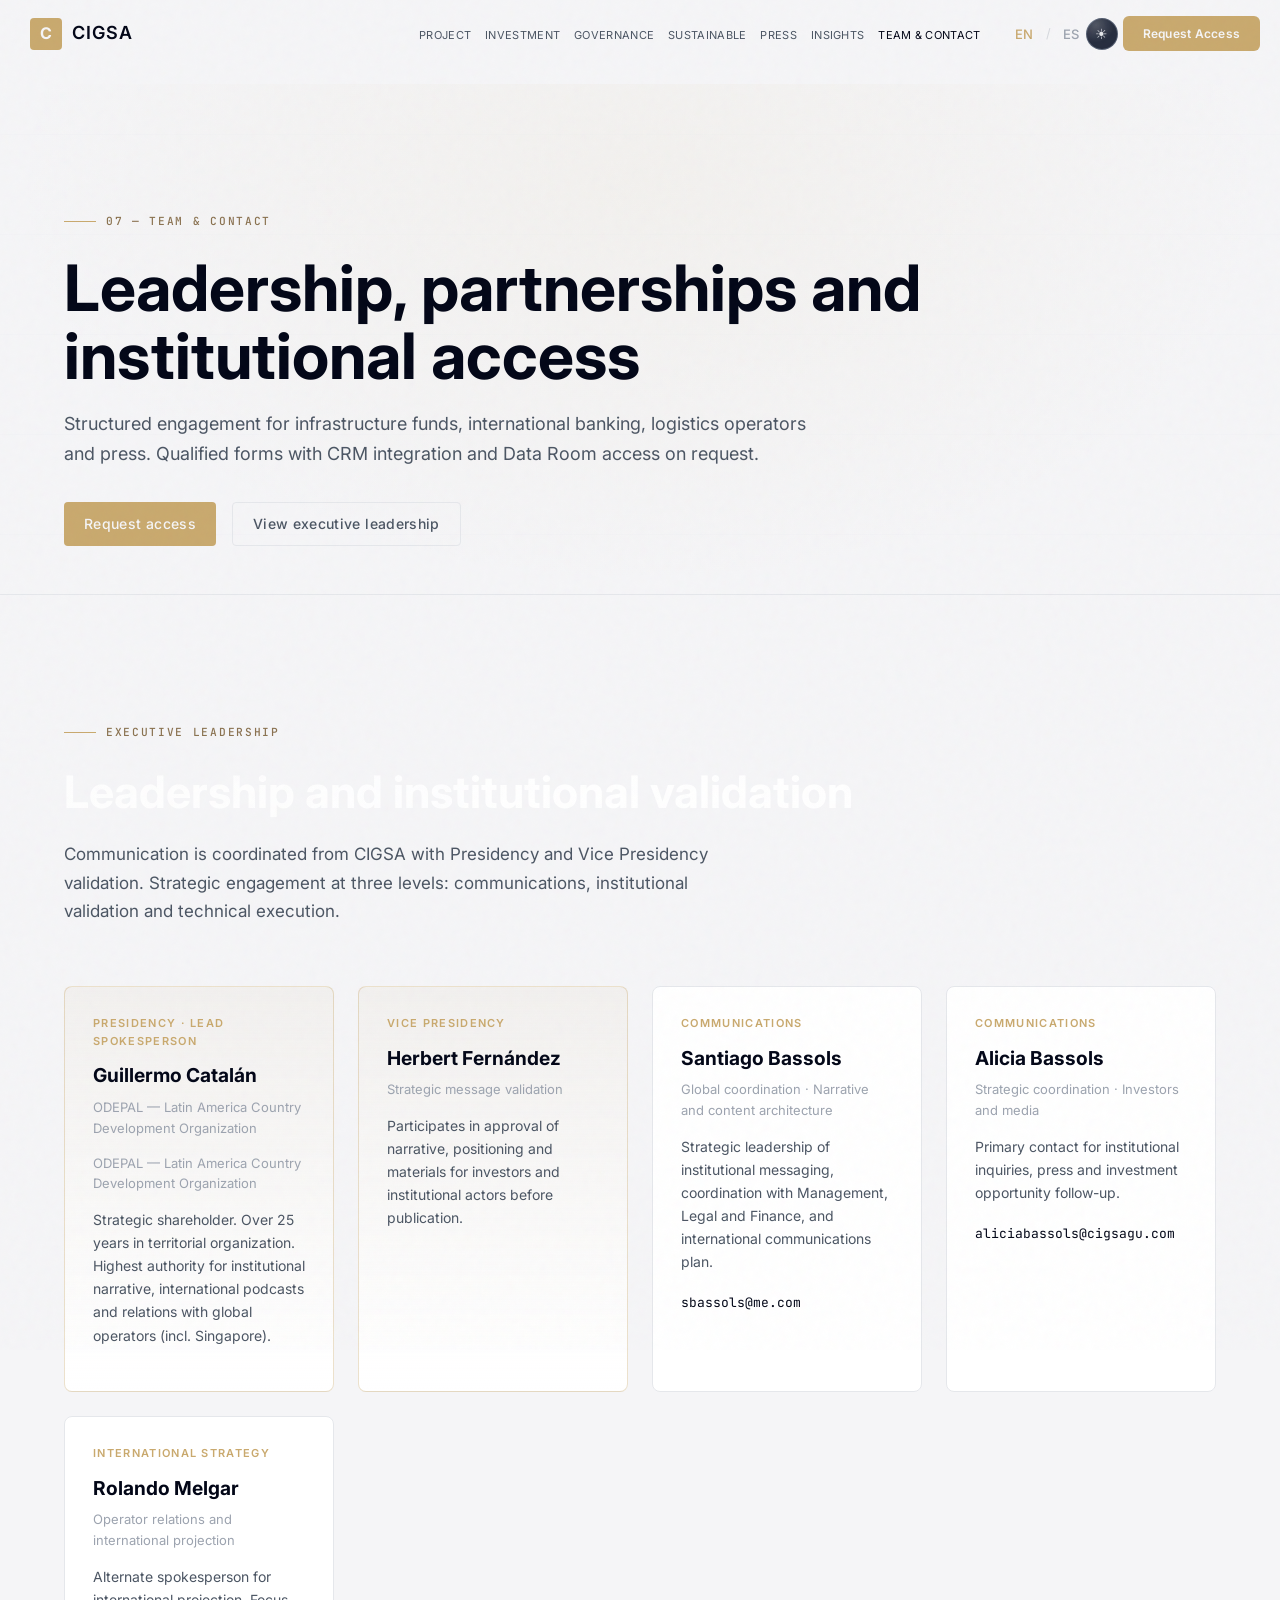
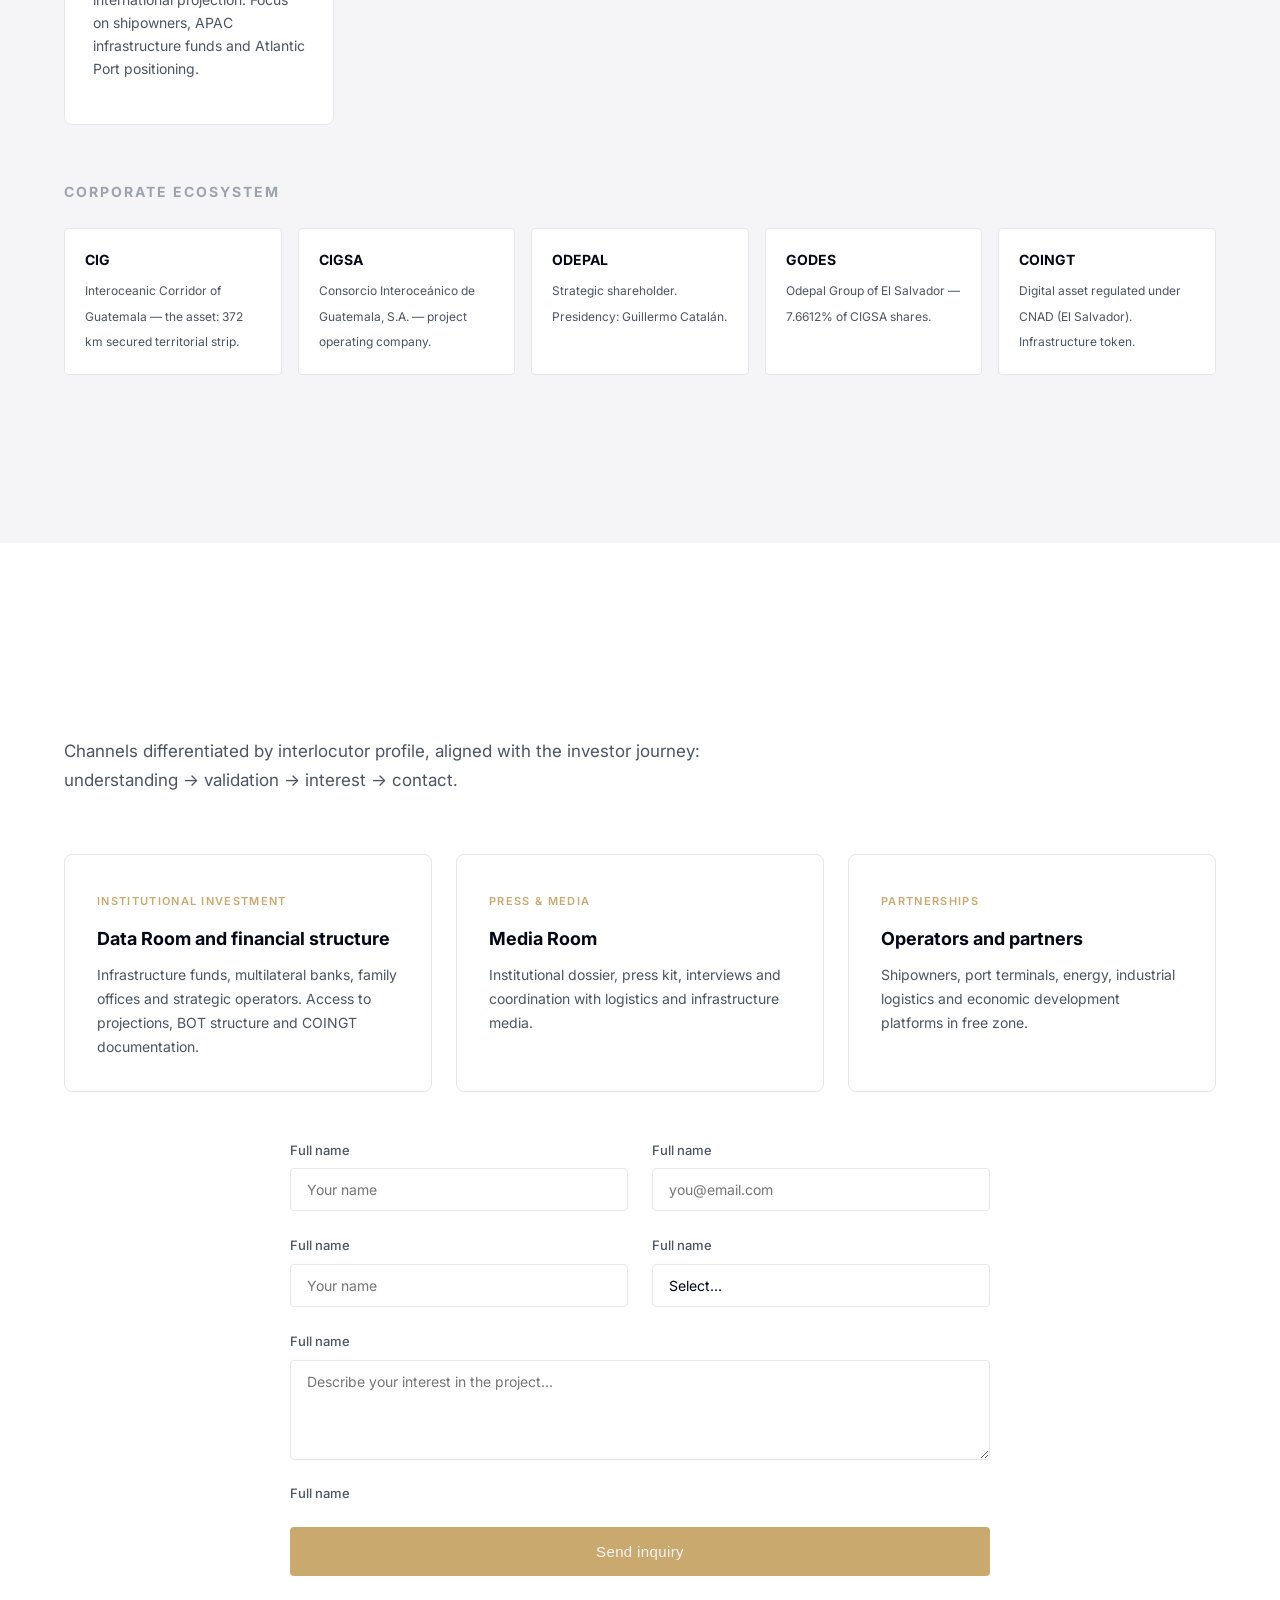
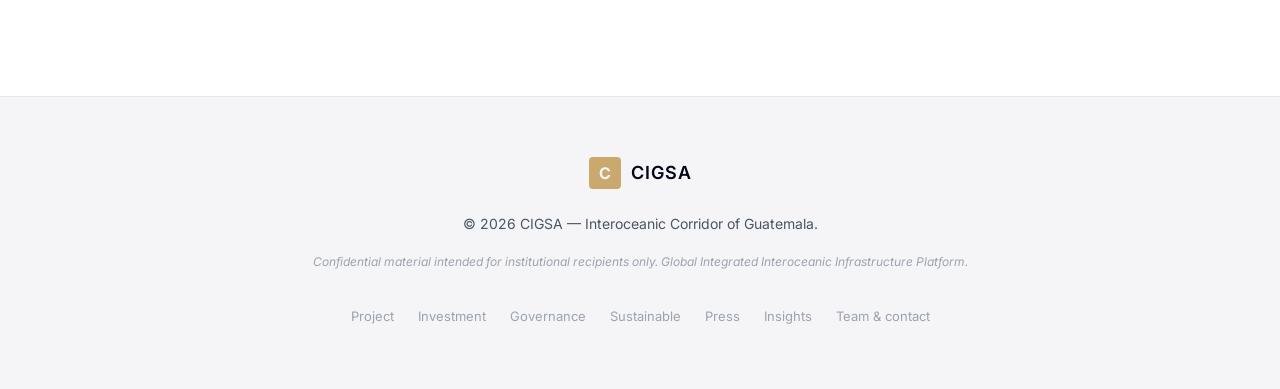
==== commit 3152974e: "Build platform page with ten institutional sections and align site navigation. Adds the full English" ====
--- a/equipo-contacto.html
+++ b/equipo-contacto.html
@@ -19,7 +19,7 @@
                 <li><a href="proyecto.html">PROJECT</a></li>
                 <li><a href="inversion.html">INVESTMENT</a></li>
                 <li><a href="gobernanza.html">GOVERNANCE</a></li>
-                <li><a href="innovacion.html">INNOVATION</a></li>
+                <li><a href="platform.html#sustainability">SUSTAINABLE</a></li>
                 <li><a href="prensa.html">PRESS</a></li>
                 <li><a href="insights.html">INSIGHTS</a></li>
                 <li><a href="equipo-contacto.html" class="active">TEAM & CONTACT</a></li>
--- a/styles.css
+++ b/styles.css
@@ -316,6 +316,7 @@
 
 /* === HERO === */
 .hero {
+    margin-top: 80px;
     min-height: 70vh;
     display: flex;
     flex-direction: column;
@@ -337,6 +338,7 @@
     inset: 0;
     z-index: 0;
     overflow: hidden;
+
 }
 
 .hero-bg img {
@@ -349,6 +351,7 @@
 }
 
 .hero-bg-overlay {
+    
     position: absolute;
     inset: 0;
     background:
@@ -2253,9 +2256,9 @@
     animation: stat-count-glow 1.5s ease-in-out;
 }
 
-.stat-value.counting {
+.platform-impact-value.counting {
     color: var(--teal);
-    text-shadow: 0 0 20px rgba(0,201,167,0.4);
+    text-shadow: 0 0 20px rgba(0, 201, 167, 0.4);
 }
 
 /* — Hover glow pulse on cards — */
@@ -3214,6 +3217,7 @@
     letter-spacing: 0.08em;
     color: #f8fbff;
     height: 27px;
+    text-align: center;
 }
 
 .portal-card--featured .portal-card__title-main {
@@ -3222,6 +3226,7 @@
     letter-spacing: 0.06em;
     color: #f8fbff;
     margin-top: 1px;
+    text-align: center;
 }
 
 .portal-card--coingt .portal-card__title--capital,
@@ -3239,6 +3244,7 @@
     letter-spacing: 0.14em;
     line-height: 1.35;
     text-transform: uppercase;
+    text-align: center;
 }
 
 .portal-card--featured .portal-card__ecosystem {
@@ -3256,6 +3262,7 @@
     font-weight: 300;
     line-height: 1.55;
     color: rgba(240, 246, 252, 0.88);
+    text-align: center;
 }
 
 .portal-card--featured .portal-card__infra-grid {
@@ -3871,3 +3878,461 @@
         padding: 40px 32px;
     }
 }
+
+/* === PLATFORM PAGE SECTIONS === */
+.platform-section {
+    scroll-margin-top: 96px;
+}
+
+.platform-opportunity {
+    display: grid;
+    grid-template-columns: 1fr 1fr;
+    gap: 48px;
+    align-items: start;
+}
+
+.platform-infographic {
+    display: flex;
+    flex-direction: column;
+    gap: 0;
+    padding: 28px;
+    border: 1px solid var(--border);
+    border-radius: var(--radius-lg);
+    background: var(--bg-card);
+}
+
+.platform-infographic__node {
+    display: grid;
+    grid-template-columns: 40px 1fr;
+    grid-template-rows: auto auto;
+    gap: 2px 14px;
+    padding: 16px;
+    border-radius: var(--radius);
+    background: rgba(255, 255, 255, 0.02);
+    border: 1px solid var(--border);
+}
+
+.platform-infographic__node strong {
+    grid-column: 2;
+    font-size: 0.9rem;
+    color: var(--text-primary);
+}
+
+.platform-infographic__node > span:last-child {
+    grid-column: 2;
+    font-size: 0.78rem;
+    color: var(--text-muted);
+}
+
+.platform-infographic__icon {
+    grid-row: 1 / 3;
+    display: flex;
+    align-items: center;
+    justify-content: center;
+    width: 40px;
+    height: 40px;
+    border-radius: 50%;
+    background: rgba(0, 201, 167, 0.12);
+    color: var(--teal);
+    font-size: 1.1rem;
+}
+
+.platform-infographic__node--warn .platform-infographic__icon {
+    background: rgba(229, 138, 62, 0.15);
+    color: #e58a3e;
+}
+
+.platform-infographic__node--accent {
+    border-color: rgba(201, 169, 110, 0.45);
+}
+
+.platform-infographic__node--accent .platform-infographic__icon {
+    background: rgba(201, 169, 110, 0.15);
+    color: var(--accent);
+}
+
+.platform-infographic__arrow {
+    text-align: center;
+    color: var(--text-muted);
+    font-size: 1rem;
+    line-height: 1;
+    padding: 6px 0;
+}
+
+.platform-pillars--4 {
+    grid-template-columns: repeat(4, 1fr);
+}
+
+.platform-flow {
+    display: flex;
+    flex-wrap: wrap;
+    align-items: stretch;
+    justify-content: center;
+    gap: 8px;
+    margin-top: 40px;
+    padding: 28px 20px;
+    border: 1px solid var(--border);
+    border-radius: var(--radius-lg);
+    background: rgba(0, 0, 0, 0.2);
+}
+
+.platform-flow__step {
+    flex: 1 1 120px;
+    max-width: 160px;
+    padding: 16px 12px;
+    text-align: center;
+    border-radius: var(--radius);
+    border: 1px solid var(--border);
+    background: var(--bg-card);
+}
+
+.platform-flow__step strong {
+    display: block;
+    font-size: 0.82rem;
+    margin-bottom: 4px;
+    color: var(--text-primary);
+}
+
+.platform-flow__step > span:last-child {
+    font-size: 0.72rem;
+    color: var(--text-muted);
+    line-height: 1.4;
+}
+
+.platform-flow__num {
+    display: inline-flex;
+    align-items: center;
+    justify-content: center;
+    width: 24px;
+    height: 24px;
+    margin-bottom: 8px;
+    border-radius: 50%;
+    background: rgba(0, 201, 167, 0.15);
+    color: var(--teal);
+    font-family: var(--font-mono);
+    font-size: 0.72rem;
+    font-weight: 700;
+}
+
+.platform-flow__step--accent {
+    border-color: rgba(201, 169, 110, 0.4);
+}
+
+.platform-flow__step--accent .platform-flow__num {
+    background: rgba(201, 169, 110, 0.2);
+    color: var(--accent);
+}
+
+.platform-flow__connector {
+    align-self: center;
+    color: var(--accent);
+    font-size: 1.2rem;
+    opacity: 0.6;
+}
+
+.platform-why-list li {
+    margin-bottom: 12px;
+}
+
+.platform-corridor-layout {
+    display: grid;
+    grid-template-columns: 1fr 1fr;
+    gap: 40px;
+    align-items: start;
+    margin-top: 32px;
+}
+
+.platform-timeline {
+    list-style: none;
+    margin: 0 0 28px;
+    padding: 0;
+    border-left: 2px solid var(--accent);
+}
+
+.platform-timeline li {
+    position: relative;
+    padding: 0 0 24px 24px;
+}
+
+.platform-timeline li::before {
+    content: '';
+    position: absolute;
+    left: -7px;
+    top: 4px;
+    width: 12px;
+    height: 12px;
+    border-radius: 50%;
+    background: var(--accent);
+    box-shadow: 0 0 0 4px rgba(201, 169, 110, 0.2);
+}
+
+.platform-timeline__label {
+    display: block;
+    font-size: 0.68rem;
+    letter-spacing: 0.1em;
+    text-transform: uppercase;
+    color: var(--accent);
+    margin-bottom: 4px;
+}
+
+.platform-timeline li strong {
+    display: block;
+    font-size: 0.95rem;
+    margin-bottom: 2px;
+}
+
+.platform-timeline li > span:last-child {
+    font-size: 0.8rem;
+    color: var(--text-muted);
+}
+
+.platform-corridor-stats {
+    display: grid;
+    grid-template-columns: repeat(2, 1fr);
+    gap: 16px;
+    margin: 0;
+}
+
+.platform-corridor-stats div {
+    padding: 16px;
+    border: 1px solid var(--border);
+    border-radius: var(--radius);
+    background: var(--bg-card);
+}
+
+.platform-corridor-stats dt {
+    font-family: var(--font-mono);
+    font-size: 1.4rem;
+    font-weight: 700;
+    color: var(--teal);
+    margin-bottom: 4px;
+}
+
+.platform-corridor-stats dd {
+    margin: 0;
+    font-size: 0.78rem;
+    color: var(--text-muted);
+}
+
+.platform-impact-grid {
+    display: grid;
+    grid-template-columns: repeat(5, 1fr);
+    gap: 20px;
+    margin-top: 36px;
+}
+
+.platform-impact-card {
+    padding: 28px 20px;
+    border: 1px solid var(--border);
+    border-radius: var(--radius-lg);
+    background: var(--bg-card);
+    text-align: center;
+}
+
+.platform-impact-value {
+    display: block;
+    font-family: var(--font-mono);
+    font-size: clamp(1.8rem, 3vw, 2.6rem);
+    font-weight: 700;
+    color: var(--teal);
+    line-height: 1.1;
+    margin-bottom: 8px;
+}
+
+.platform-impact-label {
+    display: block;
+    font-size: 0.78rem;
+    font-weight: 600;
+    letter-spacing: 0.06em;
+    text-transform: uppercase;
+    color: var(--text-primary);
+    margin-bottom: 10px;
+}
+
+.platform-impact-card p {
+    font-size: 0.8rem;
+    color: var(--text-muted);
+    line-height: 1.5;
+    margin: 0;
+}
+
+.platform-section--investment h2 {
+    font-size: clamp(2rem, 4vw, 2.8rem);
+}
+
+.platform-invest-grid {
+    display: grid;
+    grid-template-columns: repeat(5, 1fr);
+    gap: 16px;
+    margin: 32px 0 36px;
+}
+
+.platform-invest-card {
+    padding: 24px 18px;
+    border: 1px solid var(--border);
+    border-radius: var(--radius-lg);
+    background: var(--bg-card);
+}
+
+.platform-invest-card h3 {
+    font-size: 0.88rem;
+    margin-bottom: 8px;
+    color: var(--accent);
+}
+
+.platform-invest-card p {
+    font-size: 0.8rem;
+    color: var(--text-secondary);
+    line-height: 1.55;
+    margin: 0;
+}
+
+.platform-invest-cta {
+    gap: 16px;
+    flex-wrap: wrap;
+}
+
+.platform-corporate-about {
+    display: flex;
+    flex-wrap: wrap;
+    gap: 12px 24px;
+    list-style: none;
+    margin: 0 0 36px;
+    padding: 0;
+}
+
+.platform-corporate-about li {
+    font-size: 0.9rem;
+    color: var(--text-secondary);
+    padding-left: 18px;
+    position: relative;
+}
+
+.platform-corporate-about li::before {
+    content: '—';
+    position: absolute;
+    left: 0;
+    color: var(--accent);
+}
+
+.platform-corporate-grid {
+    display: grid;
+    grid-template-columns: 1.2fr 1fr;
+    gap: 40px;
+}
+
+.platform-corporate-grid h3 {
+    font-size: 1rem;
+    margin: 0 0 16px;
+    color: var(--accent);
+}
+
+.leadership-grid--compact {
+    grid-template-columns: 1fr;
+    gap: 12px;
+}
+
+.leadership-grid--compact .leader-card h4 {
+    margin: 0;
+    font-size: 1rem;
+}
+
+.platform-news-grid {
+    display: grid;
+    grid-template-columns: repeat(4, 1fr);
+    gap: 20px;
+    margin-top: 32px;
+}
+
+.platform-news-card {
+    padding: 24px;
+    border: 1px solid var(--border);
+    border-radius: var(--radius-lg);
+    background: var(--bg-card);
+    transition: var(--transition);
+}
+
+.platform-news-card:hover {
+    border-color: var(--accent);
+    transform: translateY(-4px);
+}
+
+.platform-news-meta {
+    font-size: 0.65rem;
+    letter-spacing: 0.12em;
+    text-transform: uppercase;
+    color: var(--accent);
+}
+
+.platform-news-card h3 {
+    font-size: 1rem;
+    margin: 8px 0 10px;
+}
+
+.platform-news-card p {
+    font-size: 0.82rem;
+    color: var(--text-secondary);
+    line-height: 1.55;
+    margin-bottom: 14px;
+}
+
+.platform-contact-layout {
+    display: grid;
+    grid-template-columns: 1fr 1.4fr;
+    gap: 48px;
+    align-items: start;
+    margin-top: 28px;
+}
+
+.platform-contact-info p {
+    color: var(--text-secondary);
+    font-size: 0.9rem;
+    line-height: 1.6;
+    margin-bottom: 8px;
+}
+
+.platform-contact-map {
+    margin-top: 20px;
+}
+
+.platform-contact-form {
+    margin: 0;
+    max-width: none;
+}
+
+@media (max-width: 1100px) {
+    .platform-opportunity,
+    .platform-corridor-layout,
+    .platform-corporate-grid,
+    .platform-contact-layout {
+        grid-template-columns: 1fr;
+    }
+
+    .platform-pillars--4,
+    .platform-impact-grid,
+    .platform-invest-grid {
+        grid-template-columns: repeat(2, 1fr);
+    }
+
+    .platform-news-grid {
+        grid-template-columns: repeat(2, 1fr);
+    }
+}
+
+@media (max-width: 768px) {
+    .platform-pillars--4,
+    .platform-impact-grid,
+    .platform-invest-grid,
+    .platform-news-grid {
+        grid-template-columns: 1fr;
+    }
+
+    .platform-flow__connector {
+        display: none;
+    }
+
+    .platform-flow__step {
+        max-width: none;
+        flex: 1 1 100%;
+    }
+}
